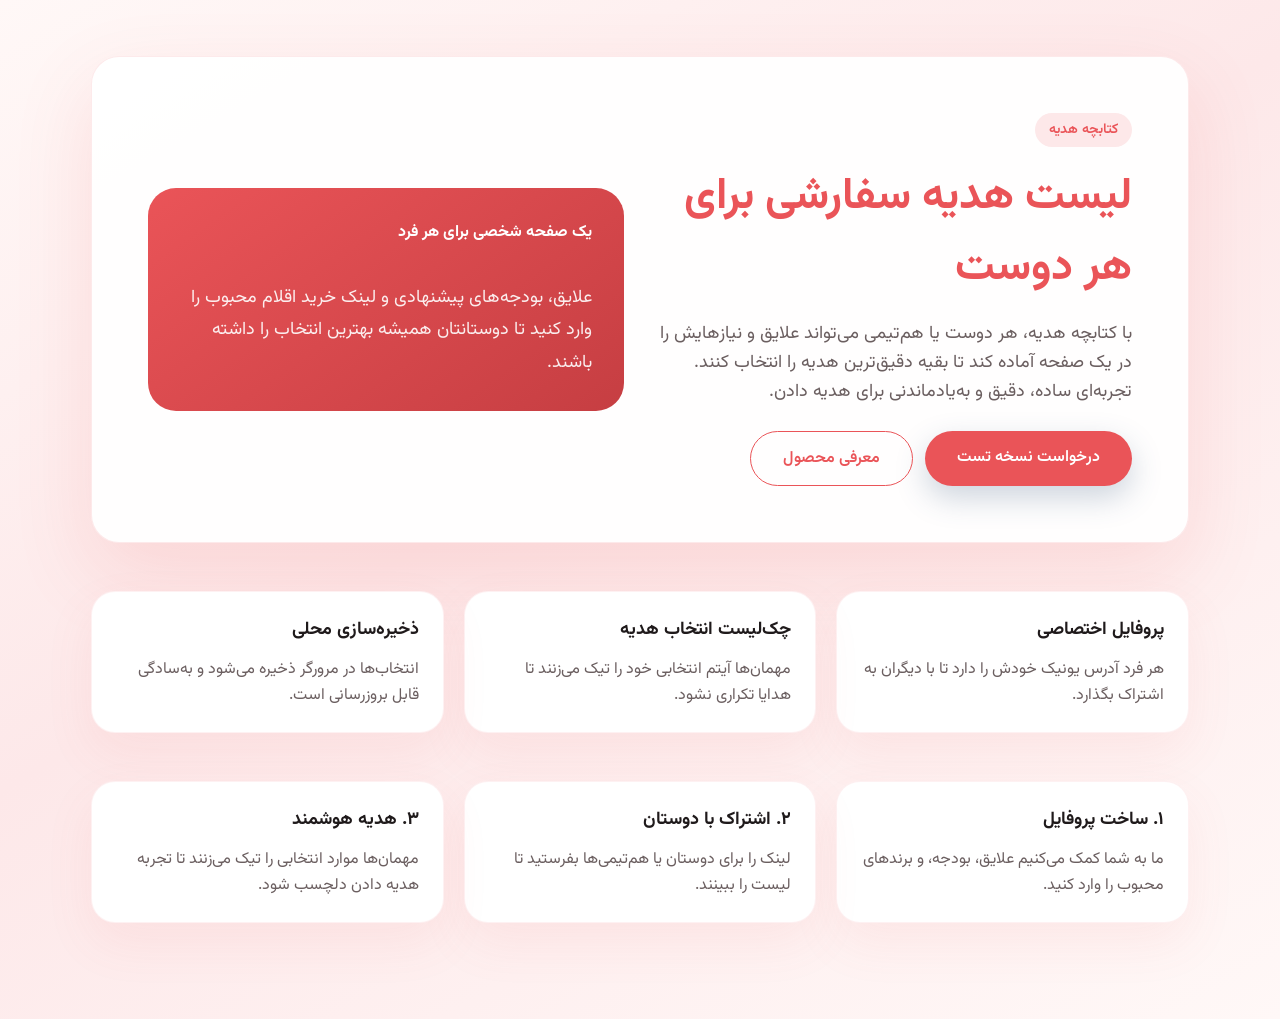
==== index.html @ 6cacb2a2 "First commit" ====
<!DOCTYPE html>
<html lang="fa" dir="rtl">
  <head>
    <meta charset="UTF-8" />
    <meta name="viewport" content="width=device-width, initial-scale=1.0" />
    <title id="pageTitle">کتابچه هدیه</title>
    <link
      rel="preconnect"
      href="https://fonts.googleapis.com"
      crossorigin="anonymous"
    />
    <link
      rel="preconnect"
      href="https://fonts.gstatic.com"
      crossorigin="anonymous"
    />
    <link
      href="https://fonts.googleapis.com/css2?family=Vazirmatn:wght@400;500;600&display=swap"
      rel="stylesheet"
    />
    <style>
      :root {
        color-scheme: light;
        --bg: #fff8f7;
        --card: #ffffff;
        --accent: #ea5458;
        --accent-light: #fde8e9;
        --text: #1f1a1b;
        --muted: #6b5f60;
        --border: #f0d7d8;
        font-family: "Vazirmatn", sans-serif;
      }

      * {
        box-sizing: border-box;
      }

      [hidden] {
        display: none !important;
      }

      body {
        margin: 0;
        min-height: 100vh;
        background: linear-gradient(150deg, #fff8f7 0%, #fde8e9 45%, #fff8f7 100%);
        color: var(--text);
        line-height: 1.6;
        font-size: 16px;
      }

      .page {
        max-width: 1200px;
        margin: 0 auto;
        padding: 32px clamp(20px, 4vw, 56px) 64px;
        display: flex;
        flex-direction: column;
        gap: 32px;
      }

      .home {
        max-width: 1200px;
        margin: 0 auto;
        padding: 56px clamp(20px, 4vw, 56px) 96px;
        display: flex;
        flex-direction: column;
        gap: 48px;
      }

      .hero {
        background: rgba(255, 255, 255, 0.92);
        border-radius: 28px;
        padding: clamp(32px, 6vw, 56px);
        box-shadow: 0 30px 80px rgba(234, 84, 88, 0.14);
        border: 1px solid rgba(234, 84, 88, 0.12);
        display: grid;
        grid-template-columns: repeat(auto-fit, minmax(280px, 1fr));
        gap: 32px;
        align-items: center;
      }

      .hero h1 {
        margin: 0 0 16px;
        font-size: clamp(32px, 6vw, 44px);
        color: var(--accent);
      }

      .tagline {
        display: inline-flex;
        align-items: center;
        gap: 8px;
        padding: 6px 14px;
        border-radius: 999px;
        background: var(--accent-light);
        color: var(--accent);
        font-weight: 600;
        font-size: 14px;
        margin-bottom: 16px;
      }

      .hero p {
        margin: 0 0 24px;
        color: var(--muted);
        font-size: 18px;
      }

      .hero-cta {
        display: flex;
        flex-wrap: wrap;
        gap: 12px;
      }

      .hero-cta a {
        border-radius: 999px;
        padding: 14px 32px;
        font-weight: 600;
        text-decoration: none;
        transition: transform 0.2s ease, box-shadow 0.2s ease;
      }

      .hero-cta a.primary {
        background: var(--accent);
        color: #fff;
        box-shadow: 0 12px 30px rgba(61, 90, 128, 0.25);
      }

      .hero-cta a.secondary {
        border: 1px solid var(--accent);
        color: var(--accent);
      }

      .hero-visual {
        background: linear-gradient(145deg, #ea5458, #c63e42);
        color: #fff;
        border-radius: 28px;
        padding: 32px;
        display: flex;
        flex-direction: column;
        gap: 18px;
      }

      .hero-visual span {
        opacity: 0.9;
        font-size: 15px;
      }

      .hero-visual p {
        margin: 0;
        color: rgba(255, 255, 255, 0.9);
        font-size: 18px;
        line-height: 1.8;
      }

      .features,
      .steps {
        display: grid;
        grid-template-columns: repeat(auto-fit, minmax(220px, 1fr));
        gap: 20px;
      }

      .feature-card,
      .step-card {
        background: var(--card);
        border-radius: 24px;
        padding: 24px;
        box-shadow: 0 20px 50px rgba(234, 84, 88, 0.08);
        border: 1px solid rgba(234, 84, 88, 0.08);
        display: flex;
        flex-direction: column;
        gap: 12px;
      }

      .feature-card strong,
      .step-card strong {
        font-size: 18px;
      }

      .feature-card p,
      .step-card p {
        margin: 0;
        color: var(--muted);
      }

      header {
        background: var(--card);
        padding: clamp(24px, 5vw, 40px);
        border-radius: 28px;
        display: grid;
        grid-template-columns: minmax(220px, 320px) 1fr;
        gap: 32px;
        align-items: center;
        box-shadow: 0 25px 65px rgba(234, 84, 88, 0.12);
        border: 1px solid rgba(234, 84, 88, 0.12);
      }

      header img {
        width: 100%;
        border-radius: 22px;
        object-fit: cover;
        aspect-ratio: 3 / 4;
        cursor: pointer;
        transition: transform 0.2s ease, box-shadow 0.2s ease;
      }

      header img:hover {
        transform: translateY(-2px);
        box-shadow: 0 20px 45px rgba(15, 23, 42, 0.18);
      }

      .profile h1 {
        margin: 0 0 12px;
        font-size: clamp(26px, 5vw, 36px);
        color: var(--accent);
      }

      .profile p {
        margin: 0 0 12px;
        color: var(--muted);
      }

      #profileBio {
        color: var(--text);
        font-weight: 900;
        display: none;
      }
      #profileDescription {
        font-size: small;
        color: rgba(0, 0, 0, .4);
      }

      .tags {
        display: flex;
        flex-wrap: wrap;
        gap: 8px;
        margin-top: 16px;
      }

      .tags span {
        padding: 6px 14px;
        border-radius: 999px;
        background: var(--accent-light);
        color: var(--accent);
        font-size: 14px;
      }

      .lists {
        display: flex;
        flex-direction: column;
        gap: 24px;
      }

      .list-card {
        background: var(--card);
        padding: clamp(20px, 4vw, 36px);
        border-radius: 28px;
        box-shadow: 0 18px 45px rgba(234, 84, 88, 0.12);
        border: 1px solid rgba(234, 84, 88, 0.08);
        display: flex;
        flex-direction: column;
        gap: 24px;
      }

      .ai-suggestions {
        background: #f7f3ff;
        border: 1px solid #e0d4ff;
        box-shadow: 0 18px 45px rgba(91, 79, 216, 0.12);
      }

      .ai-pill {
        display: flex;
        align-items: center;
        justify-content: center;
        gap: 8px;
        width: 100%;
        padding: 10px 18px;
        border-radius: 999px;
        background: linear-gradient(90deg, #5b4fd8, #7c3aed);
        color: #ffffff;
        font-size: 14px;
        font-weight: 800;
        box-shadow: 0 10px 24px rgba(91, 79, 216, 0.35);
        border: none;
      }

      .ai-grid {
        display: grid;
        grid-template-columns: repeat(auto-fit, minmax(240px, 1fr));
        gap: 16px;
      }

      .ai-card {
        background: #ffffff;
        border: 1px solid #e4e4ff;
        border-radius: 18px;
        padding: 16px 18px;
        display: grid;
        gap: 8px;
        box-shadow: 0 10px 28px rgba(15, 23, 42, 0.04);
      }

      .ai-card strong {
        font-weight: 700;
        color: #1f1a1b;
      }

      .ai-card small {
        color: #6366f1;
        font-size: 13px;
      }

      /* Override default red theme inside AI box */
      .ai-suggestions .item-price {
        color: #4c51bf;
      }

      .ai-suggestions .item-link a {
        border-color: #5b4fd8;
        color: #5b4fd8;
        background: #f7f3ff;
      }

      .ai-suggestions .item-link a:hover {
        background: #ebe7ff;
      }

      /* Stronger title spacing for AI section */
      .ai-suggestions .list-header {
        background: transparent;
        padding: 0 0 16px;
        margin: 0;
      }

      .ai-suggestions .list-title span {
        color: #4c51bf;
      }

      .list-header {
        display: flex;
        flex-wrap: wrap;
        justify-content: space-between;
        align-items: flex-start;
        gap: 12px;
      }

      .list-title {
        display: flex;
        flex-direction: column;
        gap: 6px;
      }

      .list-title h2 {
        margin: 0;
        font-size: 22px;
      }

      .list-title span {
        color: var(--muted);
        font-size: 14px;
      }

      .counter {
        border: 1px solid var(--border);
        border-radius: 16px;
        padding: 10px 16px;
        font-size: 14px;
        color: var(--accent);
      }

      .items-grid {
        display: grid;
        grid-template-columns: repeat(auto-fit, minmax(220px, 1fr));
        gap: 14px;
      }

      .item {
        border: 1px solid var(--border);
        border-radius: 22px;
        padding: 18px 20px;
        display: flex;
        gap: 12px;
        align-items: center;
        cursor: pointer;
        transition: border 0.2s ease, background 0.2s ease;
        background: #fbfbff;
      }

      .item:hover {
        border-color: var(--accent);
        box-shadow: 0 10px 28px rgba(234, 84, 88, 0.12);
      }

      .item input {
        width: 20px;
        height: 20px;
        accent-color: var(--accent);
      }

      .item-content {
        flex: 1;
        display: flex;
        flex-direction: column;
        gap: 6px;
      }

      .item-content strong {
        font-weight: 600;
      }

      .item-content span {
        color: var(--muted);
        font-size: 14px;
      }

      .item-price {
        color: var(--accent);
        font-weight: 600;
        font-size: 15px;
        margin-top: 4px;
      }

      .item-link {
        margin-top: 8px;
      }

      .group-purchase-section {
        margin-top: 12px;
        padding-top: 12px;
        border-top: 1px solid var(--border);
      }

      .progress-bar-container {
        background: #f0f0f0;
        border-radius: 8px;
        height: 8px;
        overflow: hidden;
        margin: 8px 0;
      }

      .progress-bar-fill {
        background: linear-gradient(90deg, var(--accent), #c63e42);
        height: 100%;
        transition: width 0.3s ease;
        border-radius: 8px;
      }

      .progress-info {
        display: flex;
        justify-content: space-between;
        align-items: center;
        font-size: 13px;
        color: var(--muted);
        margin-bottom: 8px;
      }

      .progress-amount {
        color: var(--accent);
        font-weight: 600;
      }

      .contribute-btn {
        background: var(--accent);
        color: #fff;
        border: none;
        border-radius: 8px;
        padding: 8px 16px;
        font-size: 13px;
        font-weight: 600;
        cursor: pointer;
        transition: all 0.2s ease;
        margin-top: 8px;
        width: 100%;
      }

      .contribute-btn:hover {
        background: #c63e42;
        transform: translateY(-1px);
      }

      .wallet-link {
        position: fixed;
        bottom: 24px;
        left: 24px;
        background: linear-gradient(135deg, var(--accent), #c63e42);
        color: #fff;
        padding: 14px 24px;
        border-radius: 999px;
        text-decoration: none;
        font-weight: 600;
        box-shadow: 0 8px 24px rgba(234, 84, 88, 0.3);
        z-index: 1000;
        display: flex;
        align-items: center;
        gap: 8px;
        transition: all 0.2s ease;
      }

      .wallet-link:hover {
        transform: translateY(-2px);
        box-shadow: 0 12px 32px rgba(234, 84, 88, 0.4);
      }

      .item-link a {
        display: inline-flex;
        align-items: center;
        gap: 6px;
        color: var(--accent);
        text-decoration: none;
        font-size: 13px;
        padding: 6px 12px;
        border: 1px solid var(--accent);
        border-radius: 8px;
        transition: all 0.2s ease;
      }

      .item-link a:hover {
        background: var(--accent-light);
      }

      .item.checked {
        border-color: var(--accent);
        background: var(--accent-light);
      }

      .item-static {
        cursor: default;
        pointer-events: none;
      }

      .profile-footer {
        text-align: center;
        color: var(--muted);
        font-size: 14px;
        margin-top: 12px;
      }

      .share {
        display: flex;
        flex-wrap: wrap;
        gap: 12px;
        align-items: center;
        justify-content: space-between;
        margin-top: 16px;
      }

      .share button {
        border: none;
        border-radius: 999px;
        padding: 12px 28px;
        background: var(--accent);
        color: #fff;
        font-weight: 600;
        cursor: pointer;
        transition: opacity 0.2s ease;
      }

      .share button:hover {
        opacity: 0.9;
      }

      .share span {
        color: var(--muted);
        font-size: 14px;
      }

      @media (max-width: 820px) {
        header {
          grid-template-columns: 1fr;
        }

        header img {
          max-height: 380px;
        }
      }
    </style>
  </head>
  <body>
    <main class="home" id="homePage" hidden>
      <section class="hero">
        <div>
          <span class="tagline">کتابچه هدیه</span>
          <h1>لیست هدیه سفارشی برای هر دوست</h1>
          <p>
            با کتابچه هدیه، هر دوست یا هم‌تیمی می‌تواند علایق و نیازهایش را در یک
            صفحه آماده کند تا بقیه دقیق‌ترین هدیه را انتخاب کنند. تجربه‌ای ساده،
            دقیق و به‌یادماندنی برای هدیه دادن.
          </p>
          <div class="hero-cta">
            <a class="primary" href="mailto:hello@esmailiyan.com">درخواست نسخه تست</a>
            <a class="secondary" href="#features">معرفی محصول</a>
          </div>
        </div>
        <div class="hero-visual">
          <strong>یک صفحه شخصی برای هر فرد</strong>
          <span> </span>
          <p>
            علایق، بودجه‌های پیشنهادی و لینک خرید اقلام محبوب را وارد کنید تا
            دوستانتان همیشه بهترین انتخاب را داشته باشند.
          </p>
        </div>
      </section>

      <section class="features" id="features">
        <article class="feature-card">
          <strong>پروفایل اختصاصی</strong>
          <p>هر فرد آدرس یونیک خودش را دارد تا با دیگران به اشتراک بگذارد.</p>
        </article>
        <article class="feature-card">
          <strong>چک‌لیست انتخاب هدیه</strong>
          <p>مهمان‌ها آیتم انتخابی خود را تیک می‌زنند تا هدایا تکراری نشود.</p>
        </article>
        <article class="feature-card">
          <strong>ذخیره‌سازی محلی</strong>
          <p>انتخاب‌ها در مرورگر ذخیره می‌شود و به‌سادگی قابل بروزرسانی است.</p>
        </article>
      </section>

      <section class="steps">
        <article class="step-card">
          <strong>۱. ساخت پروفایل</strong>
          <p>ما به شما کمک می‌کنیم علایق، بودجه، و برندهای محبوب را وارد کنید.</p>
        </article>
        <article class="step-card">
          <strong>۲. اشتراک با دوستان</strong>
          <p>لینک را برای دوستان یا هم‌تیمی‌ها بفرستید تا لیست را ببینند.</p>
        </article>
        <article class="step-card">
          <strong>۳. هدیه هوشمند</strong>
          <p>مهمان‌ها موارد انتخابی را تیک می‌زنند تا تجربه هدیه دادن دلچسب شود.</p>
        </article>
      </section>
    </main>

    <main class="page" id="profilePage" hidden>
      <header>
        <img
          id="profileImage"
          src=""
          alt="تصویر پروفایل"
        />
        <div class="profile">
          <h1 id="profileTitle">کتابچه هدیه</h1>
          <p id="profileBio"></p>
          <p id="profileDescription">
            در حال بارگذاری...
          </p>
          <div class="tags" id="profileTags">
          </div>
        </div>
      </header>

      <section class="lists" id="listsContainer">
        <!-- Lists will be dynamically generated -->
      </section>

      <section class="list-card ai-suggestions" id="aiSuggestions" hidden>
        <!-- AI suggestions will be injected here -->
      </section>

      <div class="share" id="profileShare" hidden>
        <button type="button" id="copyLink">کپی لینک پروفایل</button>
        <span id="shareStatus">آخرین بروزرسانی: —</span>
      </div>

      <footer class="profile-footer" id="profileFooter"></footer>

      <a href="./wallet.html" class="wallet-link" id="walletLink" hidden>
        <span>💰</span>
        <span>کیف پول</span>
      </a>

    </main>

    <!-- Contribute Modal -->
    <div id="contributeModal" style="display: none; position: fixed; top: 0; left: 0; right: 0; bottom: 0; background: rgba(0,0,0,0.5); z-index: 2000; align-items: center; justify-content: center;">
      <div style="background: var(--card); border-radius: 24px; padding: 32px; max-width: 400px; width: 90%; box-shadow: 0 20px 60px rgba(0,0,0,0.3);">
        <h2 style="margin: 0 0 16px; color: var(--accent);">مشارکت در خرید گروهی</h2>
        <p id="contributeItemTitle" style="margin: 0 0 8px; font-weight: 600;"></p>
        <p id="contributeItemInfo" style="margin: 0 0 24px; color: var(--muted); font-size: 14px;"></p>
        <label style="display: block; margin-bottom: 8px; font-weight: 600;">مبلغ مشارکت (تومان)</label>
        <input type="number" id="contributeAmount" style="width: 100%; padding: 12px; border: 1px solid var(--border); border-radius: 12px; font-size: 16px; margin-bottom: 16px;" min="1" />
        <div style="display: flex; gap: 12px;">
          <button onclick="closeContributeModal()" style="flex: 1; padding: 12px; border: 1px solid var(--border); border-radius: 12px; background: #fff; cursor: pointer; font-weight: 600;">انصراف</button>
          <button onclick="submitContribution()" style="flex: 1; padding: 12px; border: none; border-radius: 12px; background: var(--accent); color: #fff; cursor: pointer; font-weight: 600;">پرداخت</button>
        </div>
      </div>
    </div>

    <script src="./people-config.js"></script>
    <script>
      const UNIVERSAL_DESCRIPTION = 'این فهرست برای دوستان و خانواده است تا با توجه به سلیقه، نیاز و بودجه‌ی من، هدیه‌ای دقیق و کاربردی انتخاب کنند. همه‌ی آیتم‌ها قابل بروزرسانی هستند و با تیک زدن، هدیه‌ی انتخابی خود را مشخص کنید.';


      // Get person from URL parameter
      function getPersonFromURL() {
        const params = new URLSearchParams(window.location.search);
        const person = params.get('person'); // This could be username or personId
        return person;
      }

      // Get personId from username
      function getPersonIdFromUsername(username) {
        if (!username) return null;
        try {
          const usernames = JSON.parse(localStorage.getItem('gift-template-usernames') || '{}');
          return usernames[username.toLowerCase()] || null;
        } catch (e) {
          return null;
        }
      }

      // Get current person data
      function getCurrentPerson() {
        const personParam = getPersonFromURL();
        if (!personParam) return null;
        
        // First try to get from PEOPLE_DATA directly (for existing personIds)
        if (PEOPLE_DATA[personParam]) {
          return PEOPLE_DATA[personParam];
        }
        
        // If not found, try to get personId from username mapping
        const personId = getPersonIdFromUsername(personParam);
        if (personId && PEOPLE_DATA[personId]) {
          return PEOPLE_DATA[personId];
        }
        
        return null;
      }

      // Storage key for saving selections (person-specific)
      function getStorageKey() {
        const personParam = getPersonFromURL();
        if (!personParam) return 'giftWishlistSelections_default';
        
        // Try to get personId from username mapping
        const personId = getPersonIdFromUsername(personParam) || personParam;
        return `giftWishlistSelections_${personId}`;
      }

      // Function to get or create user ID
      function getUserId() {
        let userId = localStorage.getItem('userId');
        if (!userId) {
          userId = 'user_' + Date.now() + '_' + Math.random().toString(36).substr(2, 9);
          localStorage.setItem('userId', userId);
        }
        return userId;
      }

      // Render profile section
      function renderProfile(person) {
        document.getElementById('pageTitle').textContent = `کتابچه هدیه ${person.name}`;
        document.getElementById('profileImage').src = person.image || 'https://wallpapers.com/images/featured/cute-aesthetic-profile-pictures-pjfl391j3q0f7rlz.jpg';
        document.getElementById('profileImage').alt = `تصویر پروفایل ${person.name}`;
        document.getElementById('profileTitle').textContent = `کتابچه هدیه ${person.name}`;
        document.getElementById('profileDescription').textContent = UNIVERSAL_DESCRIPTION;
        const bioElement = document.getElementById('profileBio');
        if (person.bio || person.description) {
          bioElement.textContent = person.bio || person.description;
          bioElement.style.display = 'block';
        } else {
          bioElement.textContent = '';
          bioElement.style.display = 'none';
        }
        
        const tagsContainer = document.getElementById('profileTags');
        tagsContainer.innerHTML = '';
        (person.tags || []).forEach(tag => {
          const span = document.createElement('span');
          span.textContent = tag;
          tagsContainer.appendChild(span);
        });
        const footer = document.getElementById('profileFooter');
        if (footer) {
          footer.textContent = person.footer || 'محبت شما ارزشمندترین هدیه است. ممنون از توجه‌تان.';
        }
        const shareContainer = document.getElementById('profileShare');
        if (shareContainer) {
          shareContainer.removeAttribute('hidden');
        }
        const shareStatus = document.getElementById('shareStatus');
        if (shareStatus) {
          shareStatus.textContent = `آخرین بروزرسانی: ${person.lastUpdate || '—'}`;
        }
      }

      // Render lists
      function renderLists(person) {
        const container = document.getElementById('listsContainer');
        container.innerHTML = '';
        const personParam = getPersonFromURL();

        Object.keys(person.lists).forEach(listKey => {
          const list = person.lists[listKey];
          const listCard = document.createElement('article');
          listCard.className = 'list-card';
          listCard.setAttribute('data-list', listKey);
          const isSelectable = list.selectable !== false;

          const itemsCount = list.items.length;
          let itemsHTML = '';

          list.items.forEach(item => {
            const hasPrice = item.price !== undefined;
            const hasLink = item.link !== undefined;
            const itemTag = isSelectable ? 'label' : 'div';
            const itemClasses = isSelectable ? 'item' : 'item item-static';
            const dataAttr = isSelectable && item.value ? `data-product="${item.value}"` : '';
            const checkboxHTML = isSelectable
              ? `<input type="checkbox" value="${item.value || item.title}" />`
              : '';

            const hasPriority = item.priority && item.priority.trim() !== '';
            const priorityPill = hasPriority ? `<span style="display: inline-block; background: #fff1f1; color: var(--accent); padding: 4px 10px; border-radius: 999px; font-size: 12px; margin-left: 6px;">اولویت: ${item.priority}</span>` : '';

            // Get group purchase data
            const itemId = item.value || item.title;
            const purchaseData = getGroupPurchaseData(itemId, person);
            const hasContributions = purchaseData.totalContributed > 0;
            const priceNum = hasPrice ? parsePrice(item.price) : 0;
            const progressPercent = priceNum > 0 ? Math.min((purchaseData.totalContributed / priceNum) * 100, 100) : 0;
            const remainingAmount = Math.max(0, priceNum - purchaseData.totalContributed);

            let groupPurchaseHTML = '';
            if (hasPrice && priceNum > 0) {
              const itemTitleEscaped = item.title.replace(/'/g, "\\'");
              groupPurchaseHTML = `
                <div class="group-purchase-section">
                  ${hasContributions ? `
                    <div class="progress-info">
                      <span>جمع‌آوری شده: <span class="progress-amount">${formatPrice(purchaseData.totalContributed)} تومان</span></span>
                      <span>${Math.round(progressPercent)}%</span>
                    </div>
                    <div class="progress-bar-container">
                      <div class="progress-bar-fill" style="width: ${progressPercent}%"></div>
                    </div>
                  ` : ''}
                  <button class="contribute-btn" onclick="event.stopPropagation(); openContributeModal('${itemId}', '${itemTitleEscaped}', ${priceNum}, ${remainingAmount}, '${person.name || personParam || ''}')">
                    ${hasContributions ? 'مشارکت در خرید' : 'شروع خرید گروهی'}
                  </button>
                </div>
              `;
            }

            itemsHTML += `
              <${itemTag} class="${itemClasses}" ${dataAttr}>
                ${checkboxHTML}
                <div class="item-content">
                  <strong>${item.title}</strong>
                  <span>${item.description}</span>
                  ${priorityPill ? `<div style="margin-top: 6px;">${priorityPill}</div>` : ''}
                  ${hasPrice ? `<div class="item-price">قیمت: ${item.price} تومان</div>` : ''}
                  ${hasLink ? `<div class="item-link">
                    <a href="${item.link}" target="_blank" onclick="event.stopPropagation()">
                      ${item.linkText || 'مشاهده →'}
                    </a>
                  </div>` : ''}
                  ${groupPurchaseHTML}
                </div>
              </${itemTag}>
            `;
          });

          listCard.innerHTML = `
            <div class="list-header">
              <div class="list-title">
                <h2>${list.title}</h2>
                <span>${list.description}</span>
              </div>
              ${isSelectable ? `<div class="counter">
                <strong>0</strong> / ${itemsCount} انتخاب شده
              </div>` : ''}
            </div>
            <div class="items-grid">
              ${itemsHTML}
            </div>
          `;

          container.appendChild(listCard);
        });

        renderAISuggestions(person);
      }

      // Render AI-powered product suggestions
      function renderAISuggestions(person) {
        const aiSection = document.getElementById('aiSuggestions');
        if (!aiSection) return;

        const productsList = person?.lists?.products;
        if (!productsList || !productsList.items || !productsList.items.length) {
          aiSection.setAttribute('hidden', 'true');
          aiSection.innerHTML = '';
          return;
        }

        const stores = ['دیجی‌کالا', 'آمازون', 'کافه‌بازار', 'ایران‌مال', 'ترب'];
        const aiItems = productsList.items.slice(0, 4).map((item, idx) => ({
          title: item.title,
          description: item.description || 'گزینه مشابه بر اساس سلیقه شما',
          price: item.price || 'متغیر',
          vendor: stores[idx % stores.length],
          link: item.link || '#'
        }));

        const itemsHTML = aiItems.map((ai) => `
          <div class="ai-card">
            <strong>${ai.title}</strong>
            <small>${ai.description}</small>
            <div class="item-price">قیمت تخمینی: ${ai.price}</div>
            <div class="item-link">
              <a href="${ai.link}" target="_blank" onclick="event.stopPropagation()">
                مشاهده در ${ai.vendor}
              </a>
            </div>
          </div>
        `).join('');

        aiSection.innerHTML = `
          <div class="list-header">
            <div class="list-title">
              <div class="ai-pill">پیشنهادهای هوشمند AI</div>
              <span>کالاهای مشابه بر اساس علایق شما از فروشگاه‌های مختلف</span>
            </div>
          </div>
          <div class="ai-grid">
            ${itemsHTML}
          </div>
        `;
        aiSection.removeAttribute('hidden');
      }

      function prepareWishlistDraft(person) {
        if (!person || !person.lists || !person.lists.products) return null;
        const profileDraft = {
          fullName: `${person.name || ''} ${person.fullName || ''}`.trim(),
          constraints: person.bio || person.description || ''
        };

        const itemsDraft = (person.lists.products.items || []).map((item, idx) => ({
          id: `seed-${idx}-${Date.now()}`,
          title: item.title || '',
          category: item.category || '',
          link: item.link || '',
          budget: item.price || '',
          priority: item.priority || 'مهم',
          options: item.options || '',
          notes: item.description || ''
        }));

        return { profile: profileDraft, items: itemsDraft };
      }

      // Function to load saved selections
      function loadSelections() {
        try {
          const userId = getUserId();
          const saved = localStorage.getItem(getStorageKey());
          if (saved) {
            const selections = JSON.parse(saved);
            const userSelections = selections[userId] || {};
            
            document.querySelectorAll('input[type="checkbox"]').forEach((checkbox) => {
              const value = checkbox.value;
              if (userSelections[value]) {
                checkbox.checked = true;
                const item = checkbox.closest('.item');
                if (item) {
                  item.classList.add('checked');
                }
              }
            });
          }
        } catch (error) {
          console.error('Error loading selections:', error);
        }
      }

      // Function to save selections
      function saveSelections() {
        try {
          const userId = getUserId();
          const saved = localStorage.getItem(getStorageKey());
          let selections = saved ? JSON.parse(saved) : {};
          
          const checkedItems = {};
          document.querySelectorAll('input[type="checkbox"]:checked').forEach((checkbox) => {
            checkedItems[checkbox.value] = true;
          });
          
          selections[userId] = checkedItems;
          selections[userId + '_timestamp'] = new Date().toISOString();
          
          localStorage.setItem(getStorageKey(), JSON.stringify(selections));
        } catch (error) {
          console.error('Error saving selections:', error);
        }
      }

      // Initialize page
      function initPage() {
        const person = getCurrentPerson();
        const profilePage = document.getElementById('profilePage');
        const homePage = document.getElementById('homePage');
        const shareContainer = document.getElementById('profileShare');

        if (!person) {
          if (profilePage) profilePage.setAttribute('hidden', 'true');
          if (homePage) homePage.removeAttribute('hidden');
          if (shareContainer) shareContainer.setAttribute('hidden', 'true');
          return;
        }

        if (homePage) homePage.setAttribute('hidden', 'true');
        if (profilePage) profilePage.removeAttribute('hidden');

        renderProfile(person);
        renderLists(person);
        setupProfileEditing(person);

      // Initialize counters and event listeners
        setTimeout(() => {
      const counters = document.querySelectorAll(".list-card");
      counters.forEach((listCard) => {
        const checkboxes = listCard.querySelectorAll("input[type='checkbox']");
        const counter = listCard.querySelector(".counter strong");
        if (!counter) return; // Skip if no counter (non-selectable lists)
        
        const updateCounter = () => {
          const checked = Array.from(checkboxes).filter((box) => box.checked);
          counter.textContent = checked.length;
        };
        
        checkboxes.forEach((box) => {
          box.addEventListener("change", () => {
            const item = box.closest('.item');
            if (box.checked) {
              item.classList.add('checked');
            } else {
              item.classList.remove('checked');
            }
            updateCounter();
                saveSelections();
          });
        });
        
        updateCounter();
      });

      // Load saved selections
      loadSelections();
      
      // Update counters after loading
      counters.forEach((listCard) => {
        const checkboxes = listCard.querySelectorAll("input[type='checkbox']");
        const counter = listCard.querySelector(".counter strong");
        if (!counter) return; // Skip if no counter (non-selectable lists)
        const checked = Array.from(checkboxes).filter((box) => box.checked);
        counter.textContent = checked.length;
      });
        }, 0);
      }

      // Share button functionality
      const shareButton = document.getElementById('copyLink');
      const shareStatus = document.getElementById('shareStatus');
      if (shareButton) {
        shareButton.addEventListener('click', async () => {
          try {
            const personParam = getPersonFromURL();
            const person = getCurrentPerson();
            if (!personParam || !person) {
              if (shareStatus) {
                shareStatus.textContent = 'برای کپی لینک، ابتدا پروفایل اختصاصی را باز کنید.';
              }
              return;
            }
            // Use the username from URL (personParam) for the share link
            const url = `https://esmailiyan.github.io/index.html?person=${personParam}`;
            await navigator.clipboard.writeText(url);
            if (shareStatus) {
              shareStatus.textContent = 'لینک پروفایل کپی شد!';
            }
          } catch (error) {
            if (shareStatus) {
              shareStatus.textContent = 'مرورگر اجازه‌ی کپی خودکار نداد؛ لطفاً دستی کپی کنید.';
            }
          }
        });
      }

      // Redirect owner to editable form with preloaded data
      function setupProfileEditing(person) {
        const avatar = document.getElementById('profileImage');
        if (!avatar || !person) return;
        avatar.title = 'برای ویرایش فهرست خود کلیک کنید';

        avatar.addEventListener('click', () => {
          const draft = prepareWishlistDraft(person);
          if (draft) {
            sessionStorage.setItem('wishlistImport', JSON.stringify(draft));
          }
          const personParam = getPersonFromURL();
          // Get actual personId from username mapping or use personParam if it's already a personId
          const personId = getPersonIdFromUsername(personParam) || personParam;
          const target = `./profile.html${personId ? `?person=${personId}` : ''}`;
          window.location.href = target;
        });
      }

      // Group Purchase Functions
      function getStorageKeyForPurchases() {
        const personParam = getPersonFromURL();
        if (!personParam) return 'groupPurchases_default';
        const personId = getPersonIdFromUsername(personParam) || personParam;
        return `groupPurchases_${personId}`;
      }

      function getGroupPurchaseData(itemId, person) {
        try {
          const storageKey = getStorageKeyForPurchases();
          const data = JSON.parse(localStorage.getItem(storageKey) || '{}');
          const itemData = data[itemId] || { contributions: [] };
          const totalContributed = itemData.contributions.reduce((sum, c) => sum + (c.amount || 0), 0);
          return {
            contributions: itemData.contributions || [],
            totalContributed: totalContributed
          };
        } catch (e) {
          return { contributions: [], totalContributed: 0 };
        }
      }

      function parsePrice(priceStr) {
        if (!priceStr) return 0;
        let str = String(priceStr);
        // تبدیل اعداد فارسی و عربی به اعداد انگلیسی
        const persianDigits = ['۰','۱','۲','۳','۴','۵','۶','۷','۸','۹'];
        const arabicDigits = ['٠','١','٢','٣','٤','٥','٦','٧','٨','٩'];
        persianDigits.forEach((d, i) => {
          const regex = new RegExp(d, 'g');
          str = str.replace(regex, String(i));
        });
        arabicDigits.forEach((d, i) => {
          const regex = new RegExp(d, 'g');
          str = str.replace(regex, String(i));
        });
        const cleaned = str.replace(/[^\d]/g, '');
        return parseInt(cleaned, 10) || 0;
      }

      function formatPrice(amount) {
        return amount.toLocaleString('fa-IR');
      }

      let currentContributeData = null;

      function openContributeModal(itemId, itemTitle, totalPrice, remainingAmount, personName) {
        currentContributeData = { itemId, itemTitle, totalPrice, remainingAmount, personName };
        const modal = document.getElementById('contributeModal');
        const titleEl = document.getElementById('contributeItemTitle');
        const infoEl = document.getElementById('contributeItemInfo');
        const amountEl = document.getElementById('contributeAmount');

        titleEl.textContent = itemTitle;
        infoEl.textContent = `قیمت کل: ${formatPrice(totalPrice)} تومان | باقیمانده: ${formatPrice(remainingAmount)} تومان`;
        amountEl.value = '';
        amountEl.max = remainingAmount;
        modal.style.display = 'flex';
        amountEl.focus();
      }

      function closeContributeModal() {
        const modal = document.getElementById('contributeModal');
        modal.style.display = 'none';
        currentContributeData = null;
      }

      function submitContribution() {
        if (!currentContributeData) return;

        const amountEl = document.getElementById('contributeAmount');
        const amount = parseInt(amountEl.value);

        if (!amount || amount <= 0) {
          alert('لطفاً مبلغ معتبری وارد کنید');
          return;
        }

        if (amount > currentContributeData.remainingAmount) {
          alert(`مبلغ نمی‌تواند بیشتر از ${formatPrice(currentContributeData.remainingAmount)} تومان باشد`);
          return;
        }

        try {
          const storageKey = getStorageKeyForPurchases();
          const data = JSON.parse(localStorage.getItem(storageKey) || '{}');
          if (!data[currentContributeData.itemId]) {
            data[currentContributeData.itemId] = { contributions: [] };
          }

          const userId = getUserId();
          data[currentContributeData.itemId].contributions.push({
            userId: userId,
            amount: amount,
            timestamp: new Date().toISOString(),
            contributorName: 'شما'
          });

          localStorage.setItem(storageKey, JSON.stringify(data));
          alert(`مبلغ ${formatPrice(amount)} تومان با موفقیت پرداخت شد!`);
          closeContributeModal();
          
          // Reload the page to show updated progress
          const person = getCurrentPerson();
          if (person) {
            renderLists(person);
          }
        } catch (e) {
          alert('خطا در ذخیره اطلاعات. لطفاً دوباره تلاش کنید.');
          console.error(e);
        }
      }

      // Close modal on outside click
      document.addEventListener('click', (e) => {
        const modal = document.getElementById('contributeModal');
        if (e.target === modal) {
          closeContributeModal();
        }
      });

      // Show wallet link
      function showWalletLink() {
        const walletLink = document.getElementById('walletLink');
        if (walletLink) {
          const personParam = getPersonFromURL();
          if (personParam) {
            walletLink.href = `./wallet.html?person=${personParam}`;
          }
          walletLink.removeAttribute('hidden');
        }
      }

      // Initialize on page load
      initPage();
      showWalletLink();
    </script>
  </body>
</html>
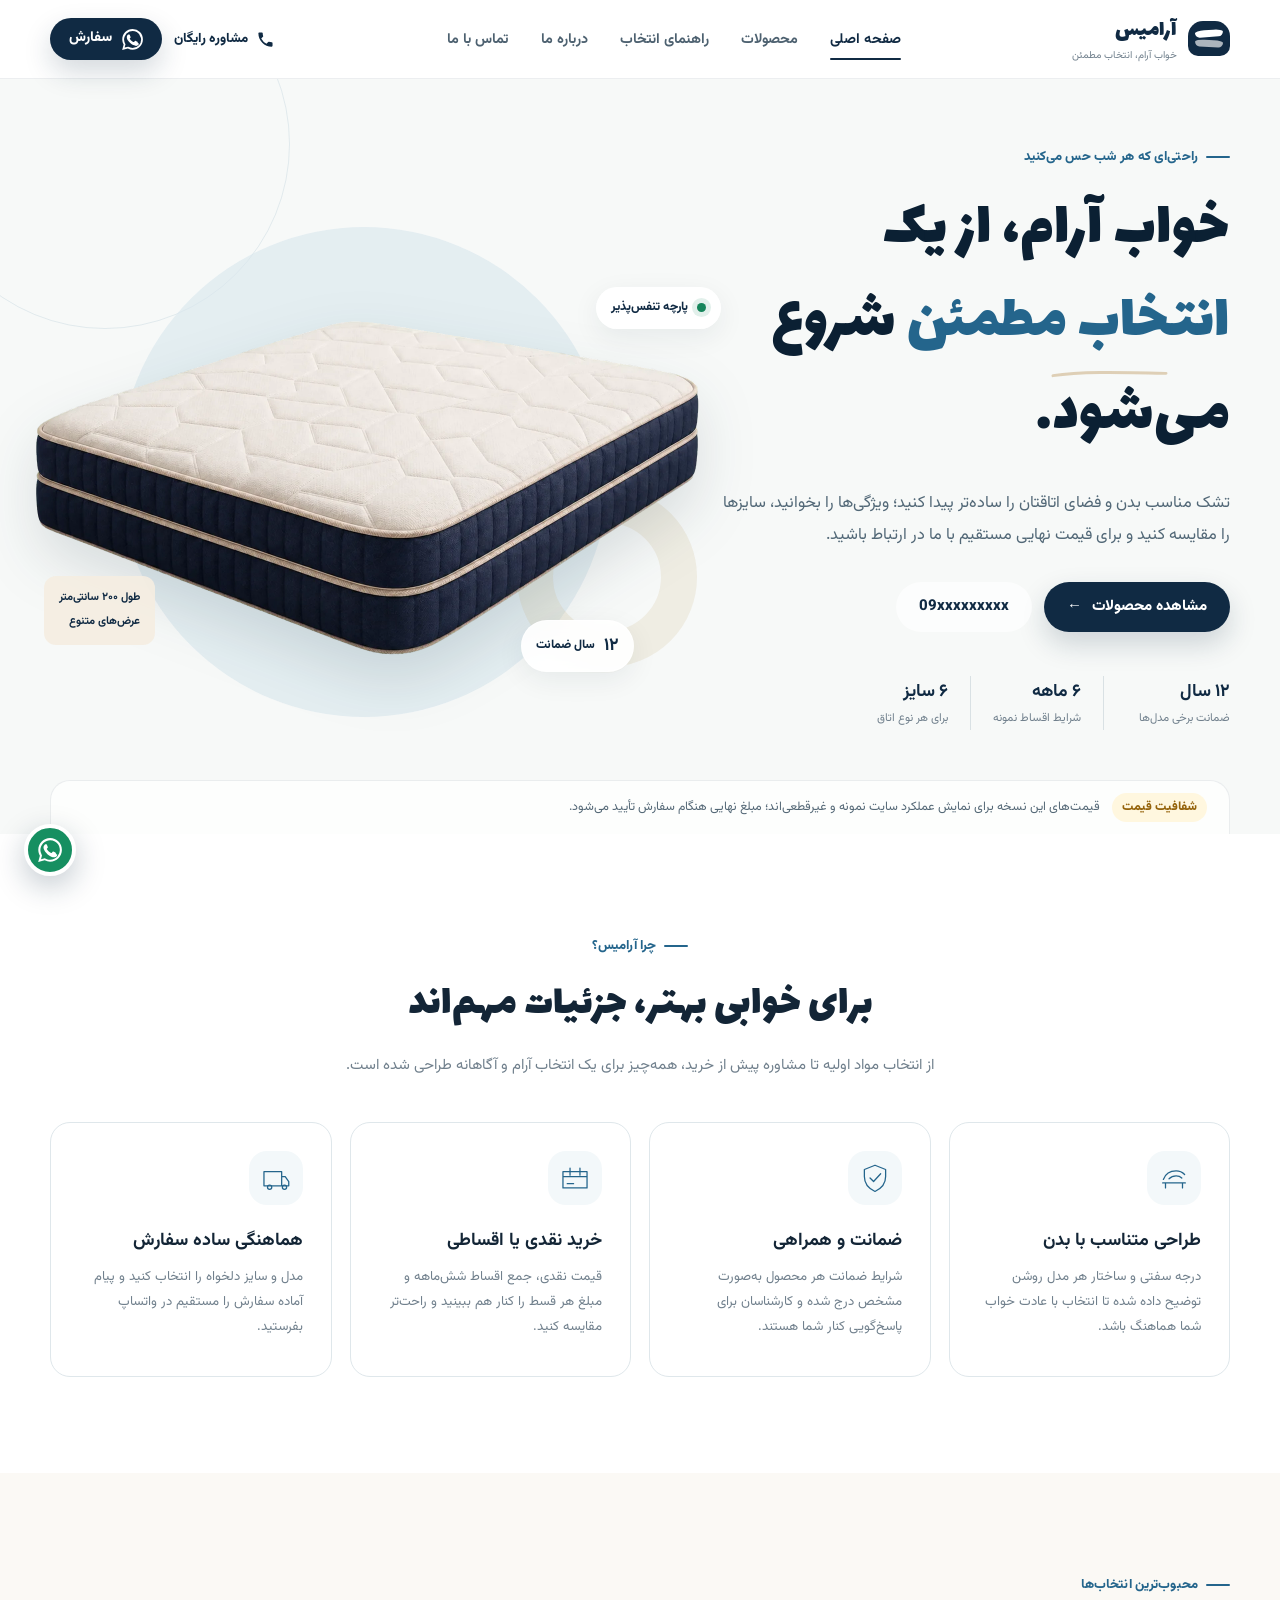
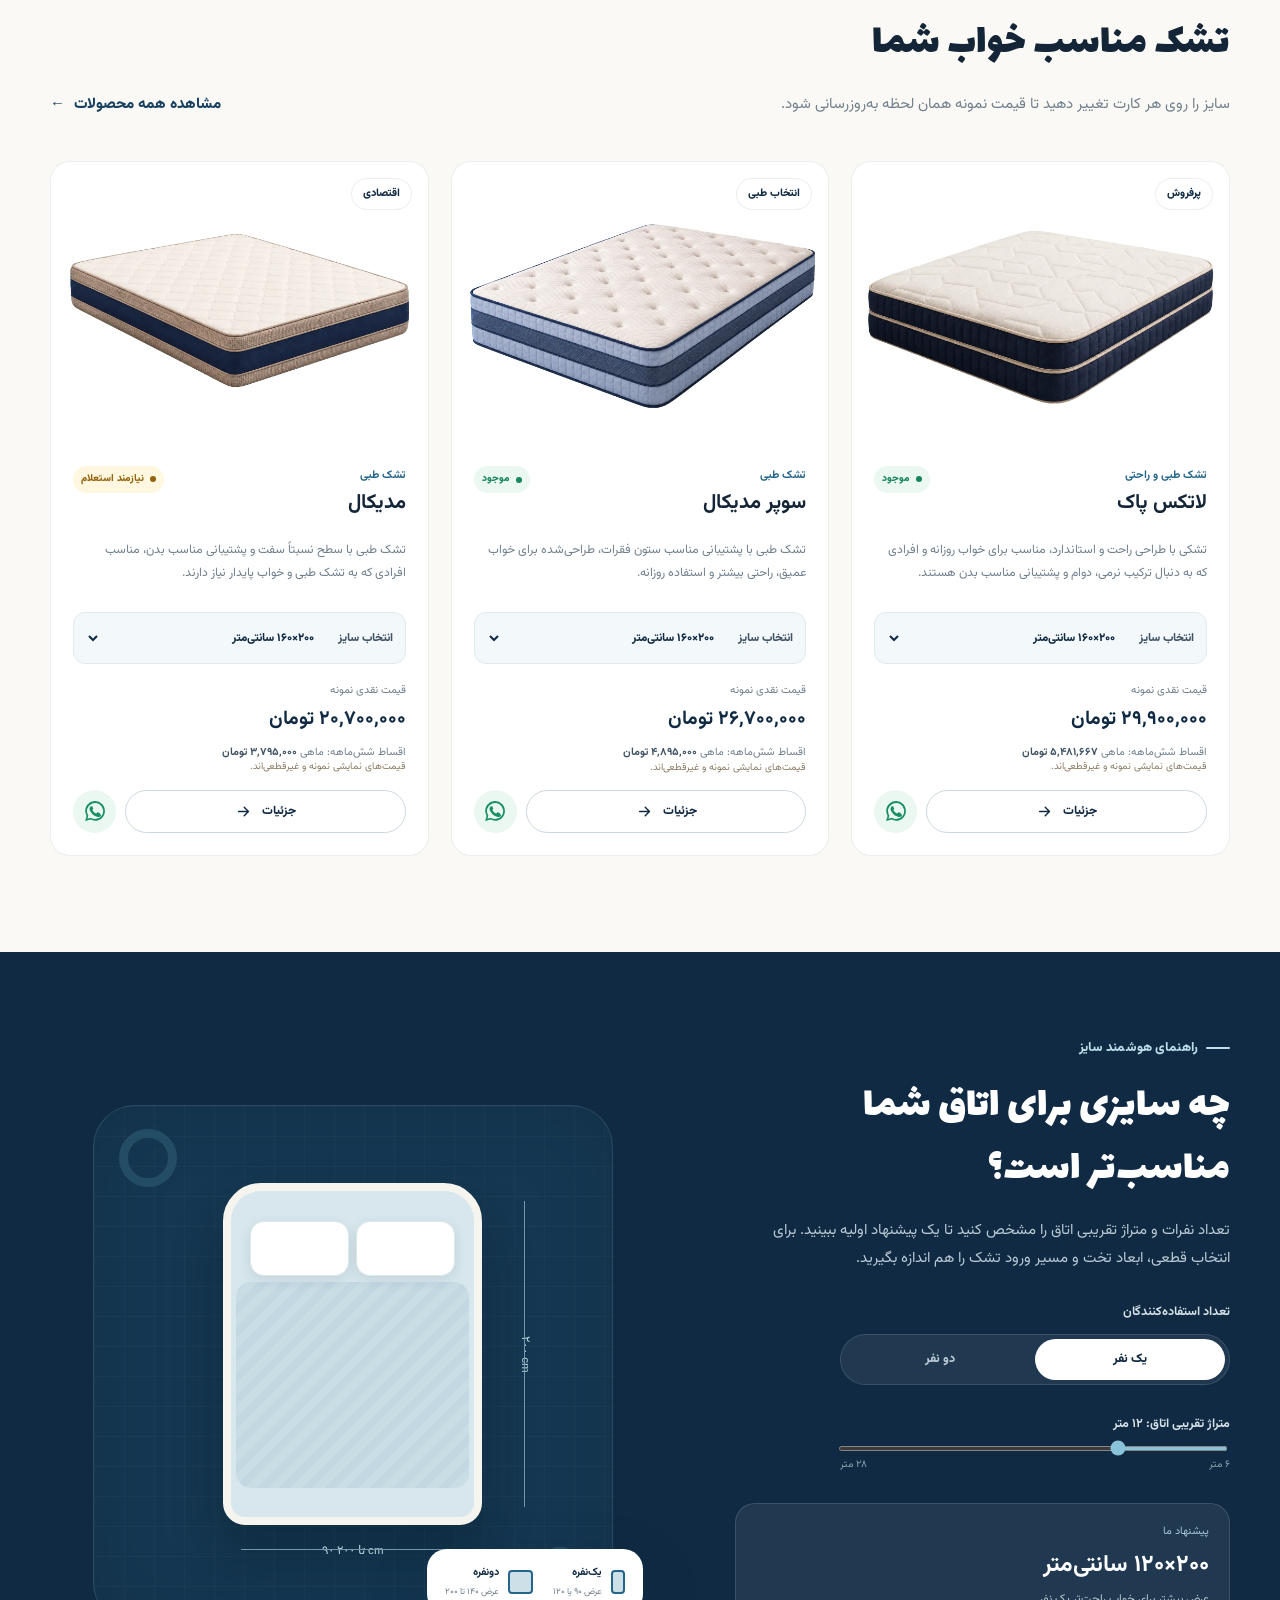
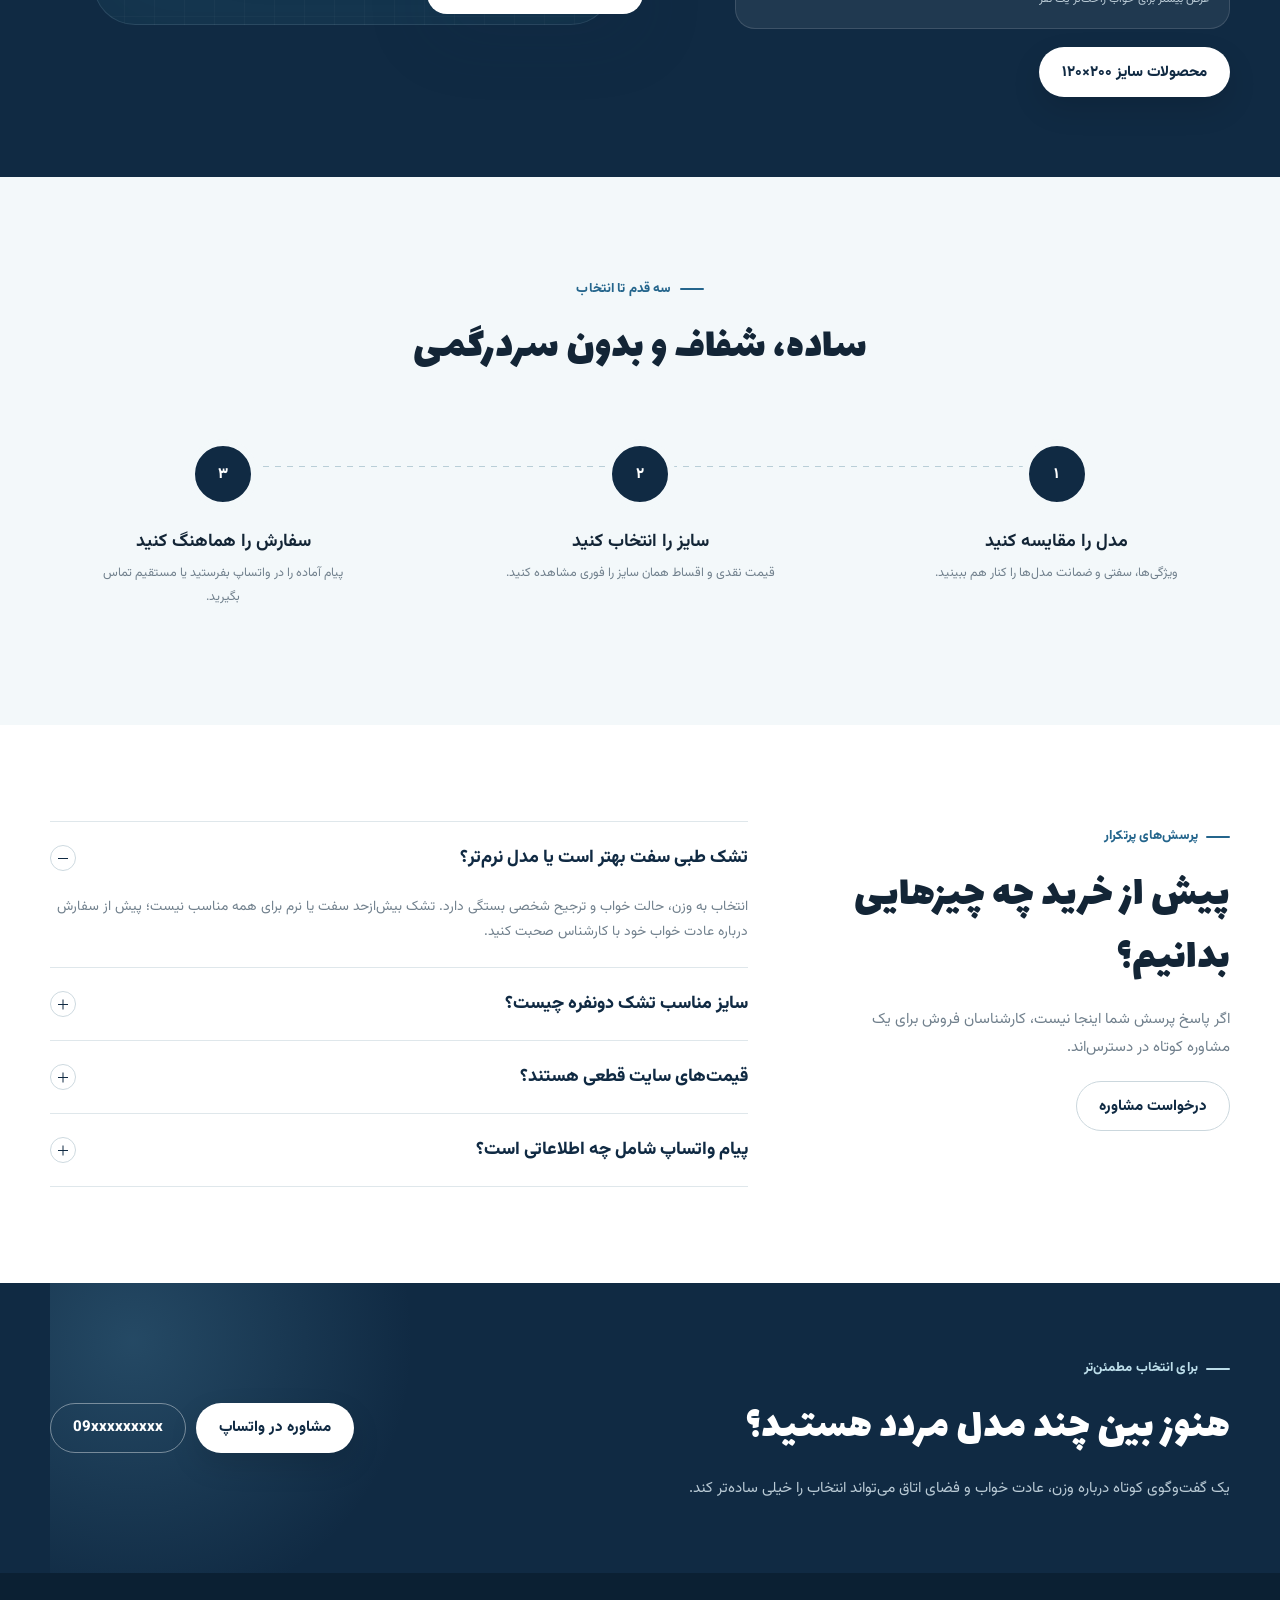
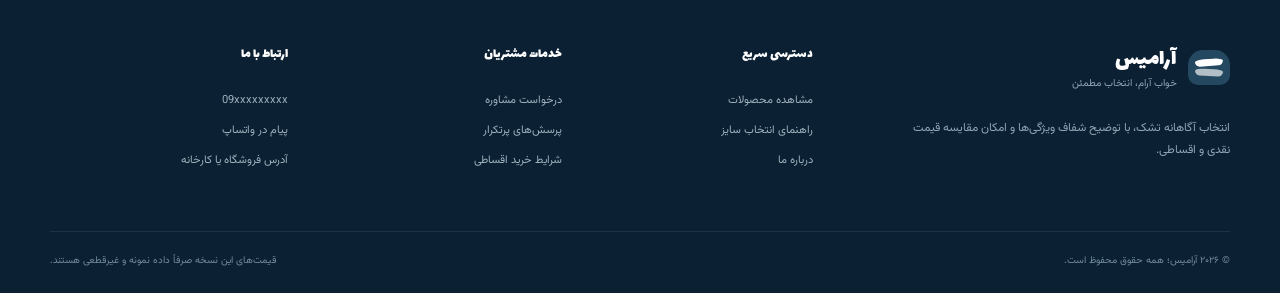
==== commit 5c5f1a16: "Fisrt Sample" ====
--- a/index.html
+++ b/index.html
@@ -1,1249 +1,221 @@
-<!DOCTYPE html>
+<!doctype html>
 <html lang="fa" dir="rtl">
   <head>
-    <meta charset="UTF-8" />
-    <meta name="viewport" content="width=device-width, initial-scale=1.0" />
-    <title id="pageTitle">کتابچه هدیه</title>
-    <link
-      rel="preconnect"
-      href="https://fonts.googleapis.com"
-      crossorigin="anonymous"
-    />
-    <link
-      rel="preconnect"
-      href="https://fonts.gstatic.com"
-      crossorigin="anonymous"
-    />
-    <link
-      href="https://fonts.googleapis.com/css2?family=Vazirmatn:wght@400;500;600&display=swap"
-      rel="stylesheet"
-    />
-    <style>
-      :root {
-        color-scheme: light;
-        --bg: #fff8f7;
-        --card: #ffffff;
-        --accent: #ea5458;
-        --accent-light: #fde8e9;
-        --text: #1f1a1b;
-        --muted: #6b5f60;
-        --border: #f0d7d8;
-        font-family: "Vazirmatn", sans-serif;
-      }
-
-      * {
-        box-sizing: border-box;
-      }
-
-      [hidden] {
-        display: none !important;
-      }
-
-      body {
-        margin: 0;
-        min-height: 100vh;
-        background: linear-gradient(150deg, #fff8f7 0%, #fde8e9 45%, #fff8f7 100%);
-        color: var(--text);
-        line-height: 1.6;
-        font-size: 16px;
-      }
-
-      .page {
-        max-width: 1200px;
-        margin: 0 auto;
-        padding: 32px clamp(20px, 4vw, 56px) 64px;
-        display: flex;
-        flex-direction: column;
-        gap: 32px;
-      }
-
-      .home {
-        max-width: 1200px;
-        margin: 0 auto;
-        padding: 56px clamp(20px, 4vw, 56px) 96px;
-        display: flex;
-        flex-direction: column;
-        gap: 48px;
-      }
-
-      .hero {
-        background: rgba(255, 255, 255, 0.92);
-        border-radius: 28px;
-        padding: clamp(32px, 6vw, 56px);
-        box-shadow: 0 30px 80px rgba(234, 84, 88, 0.14);
-        border: 1px solid rgba(234, 84, 88, 0.12);
-        display: grid;
-        grid-template-columns: repeat(auto-fit, minmax(280px, 1fr));
-        gap: 32px;
-        align-items: center;
-      }
-
-      .hero h1 {
-        margin: 0 0 16px;
-        font-size: clamp(32px, 6vw, 44px);
-        color: var(--accent);
-      }
-
-      .tagline {
-        display: inline-flex;
-        align-items: center;
-        gap: 8px;
-        padding: 6px 14px;
-        border-radius: 999px;
-        background: var(--accent-light);
-        color: var(--accent);
-        font-weight: 600;
-        font-size: 14px;
-        margin-bottom: 16px;
-      }
-
-      .hero p {
-        margin: 0 0 24px;
-        color: var(--muted);
-        font-size: 18px;
-      }
-
-      .hero-cta {
-        display: flex;
-        flex-wrap: wrap;
-        gap: 12px;
-      }
-
-      .hero-cta a {
-        border-radius: 999px;
-        padding: 14px 32px;
-        font-weight: 600;
-        text-decoration: none;
-        transition: transform 0.2s ease, box-shadow 0.2s ease;
-      }
-
-      .hero-cta a.primary {
-        background: var(--accent);
-        color: #fff;
-        box-shadow: 0 12px 30px rgba(61, 90, 128, 0.25);
-      }
-
-      .hero-cta a.secondary {
-        border: 1px solid var(--accent);
-        color: var(--accent);
-      }
-
-      .hero-visual {
-        background: linear-gradient(145deg, #ea5458, #c63e42);
-        color: #fff;
-        border-radius: 28px;
-        padding: 32px;
-        display: flex;
-        flex-direction: column;
-        gap: 18px;
-      }
-
-      .hero-visual span {
-        opacity: 0.9;
-        font-size: 15px;
-      }
-
-      .hero-visual p {
-        margin: 0;
-        color: rgba(255, 255, 255, 0.9);
-        font-size: 18px;
-        line-height: 1.8;
-      }
-
-      .features,
-      .steps {
-        display: grid;
-        grid-template-columns: repeat(auto-fit, minmax(220px, 1fr));
-        gap: 20px;
-      }
-
-      .feature-card,
-      .step-card {
-        background: var(--card);
-        border-radius: 24px;
-        padding: 24px;
-        box-shadow: 0 20px 50px rgba(234, 84, 88, 0.08);
-        border: 1px solid rgba(234, 84, 88, 0.08);
-        display: flex;
-        flex-direction: column;
-        gap: 12px;
-      }
-
-      .feature-card strong,
-      .step-card strong {
-        font-size: 18px;
-      }
-
-      .feature-card p,
-      .step-card p {
-        margin: 0;
-        color: var(--muted);
-      }
-
-      header {
-        background: var(--card);
-        padding: clamp(24px, 5vw, 40px);
-        border-radius: 28px;
-        display: grid;
-        grid-template-columns: minmax(220px, 320px) 1fr;
-        gap: 32px;
-        align-items: center;
-        box-shadow: 0 25px 65px rgba(234, 84, 88, 0.12);
-        border: 1px solid rgba(234, 84, 88, 0.12);
-      }
-
-      header img {
-        width: 100%;
-        border-radius: 22px;
-        object-fit: cover;
-        aspect-ratio: 3 / 4;
-        cursor: pointer;
-        transition: transform 0.2s ease, box-shadow 0.2s ease;
-      }
-
-      header img:hover {
-        transform: translateY(-2px);
-        box-shadow: 0 20px 45px rgba(15, 23, 42, 0.18);
-      }
-
-      .profile h1 {
-        margin: 0 0 12px;
-        font-size: clamp(26px, 5vw, 36px);
-        color: var(--accent);
-      }
-
-      .profile p {
-        margin: 0 0 12px;
-        color: var(--muted);
-      }
-
-      #profileBio {
-        color: var(--text);
-        font-weight: 900;
-        display: none;
-      }
-      #profileDescription {
-        font-size: small;
-        color: rgba(0, 0, 0, .4);
-      }
-
-      .tags {
-        display: flex;
-        flex-wrap: wrap;
-        gap: 8px;
-        margin-top: 16px;
-      }
-
-      .tags span {
-        padding: 6px 14px;
-        border-radius: 999px;
-        background: var(--accent-light);
-        color: var(--accent);
-        font-size: 14px;
-      }
-
-      .lists {
-        display: flex;
-        flex-direction: column;
-        gap: 24px;
-      }
-
-      .list-card {
-        background: var(--card);
-        padding: clamp(20px, 4vw, 36px);
-        border-radius: 28px;
-        box-shadow: 0 18px 45px rgba(234, 84, 88, 0.12);
-        border: 1px solid rgba(234, 84, 88, 0.08);
-        display: flex;
-        flex-direction: column;
-        gap: 24px;
-      }
-
-      .ai-suggestions {
-        background: #f7f3ff;
-        border: 1px solid #e0d4ff;
-        box-shadow: 0 18px 45px rgba(91, 79, 216, 0.12);
-      }
-
-      .ai-pill {
-        display: flex;
-        align-items: center;
-        justify-content: center;
-        gap: 8px;
-        width: 100%;
-        padding: 10px 18px;
-        border-radius: 999px;
-        background: linear-gradient(90deg, #5b4fd8, #7c3aed);
-        color: #ffffff;
-        font-size: 14px;
-        font-weight: 800;
-        box-shadow: 0 10px 24px rgba(91, 79, 216, 0.35);
-        border: none;
-      }
-
-      .ai-grid {
-        display: grid;
-        grid-template-columns: repeat(auto-fit, minmax(240px, 1fr));
-        gap: 16px;
-      }
-
-      .ai-card {
-        background: #ffffff;
-        border: 1px solid #e4e4ff;
-        border-radius: 18px;
-        padding: 16px 18px;
-        display: grid;
-        gap: 8px;
-        box-shadow: 0 10px 28px rgba(15, 23, 42, 0.04);
-      }
-
-      .ai-card strong {
-        font-weight: 700;
-        color: #1f1a1b;
-      }
-
-      .ai-card small {
-        color: #6366f1;
-        font-size: 13px;
-      }
-
-      /* Override default red theme inside AI box */
-      .ai-suggestions .item-price {
-        color: #4c51bf;
-      }
-
-      .ai-suggestions .item-link a {
-        border-color: #5b4fd8;
-        color: #5b4fd8;
-        background: #f7f3ff;
-      }
-
-      .ai-suggestions .item-link a:hover {
-        background: #ebe7ff;
-      }
-
-      /* Stronger title spacing for AI section */
-      .ai-suggestions .list-header {
-        background: transparent;
-        padding: 0 0 16px;
-        margin: 0;
-      }
-
-      .ai-suggestions .list-title span {
-        color: #4c51bf;
-      }
-
-      .list-header {
-        display: flex;
-        flex-wrap: wrap;
-        justify-content: space-between;
-        align-items: flex-start;
-        gap: 12px;
-      }
-
-      .list-title {
-        display: flex;
-        flex-direction: column;
-        gap: 6px;
-      }
-
-      .list-title h2 {
-        margin: 0;
-        font-size: 22px;
-      }
-
-      .list-title span {
-        color: var(--muted);
-        font-size: 14px;
-      }
-
-      .counter {
-        border: 1px solid var(--border);
-        border-radius: 16px;
-        padding: 10px 16px;
-        font-size: 14px;
-        color: var(--accent);
-      }
-
-      .items-grid {
-        display: grid;
-        grid-template-columns: repeat(auto-fit, minmax(220px, 1fr));
-        gap: 14px;
-      }
-
-      .item {
-        border: 1px solid var(--border);
-        border-radius: 22px;
-        padding: 18px 20px;
-        display: flex;
-        gap: 12px;
-        align-items: center;
-        cursor: pointer;
-        transition: border 0.2s ease, background 0.2s ease;
-        background: #fbfbff;
-      }
-
-      .item:hover {
-        border-color: var(--accent);
-        box-shadow: 0 10px 28px rgba(234, 84, 88, 0.12);
-      }
-
-      .item input {
-        width: 20px;
-        height: 20px;
-        accent-color: var(--accent);
-      }
-
-      .item-content {
-        flex: 1;
-        display: flex;
-        flex-direction: column;
-        gap: 6px;
-      }
-
-      .item-content strong {
-        font-weight: 600;
-      }
-
-      .item-content span {
-        color: var(--muted);
-        font-size: 14px;
-      }
-
-      .item-price {
-        color: var(--accent);
-        font-weight: 600;
-        font-size: 15px;
-        margin-top: 4px;
-      }
-
-      .item-link {
-        margin-top: 8px;
-      }
-
-      .group-purchase-section {
-        margin-top: 12px;
-        padding-top: 12px;
-        border-top: 1px solid var(--border);
-      }
-
-      .progress-bar-container {
-        background: #f0f0f0;
-        border-radius: 8px;
-        height: 8px;
-        overflow: hidden;
-        margin: 8px 0;
-      }
-
-      .progress-bar-fill {
-        background: linear-gradient(90deg, var(--accent), #c63e42);
-        height: 100%;
-        transition: width 0.3s ease;
-        border-radius: 8px;
-      }
-
-      .progress-info {
-        display: flex;
-        justify-content: space-between;
-        align-items: center;
-        font-size: 13px;
-        color: var(--muted);
-        margin-bottom: 8px;
-      }
-
-      .progress-amount {
-        color: var(--accent);
-        font-weight: 600;
-      }
-
-      .contribute-btn {
-        background: var(--accent);
-        color: #fff;
-        border: none;
-        border-radius: 8px;
-        padding: 8px 16px;
-        font-size: 13px;
-        font-weight: 600;
-        cursor: pointer;
-        transition: all 0.2s ease;
-        margin-top: 8px;
-        width: 100%;
-      }
-
-      .contribute-btn:hover {
-        background: #c63e42;
-        transform: translateY(-1px);
-      }
-
-      .wallet-link {
-        position: fixed;
-        bottom: 24px;
-        left: 24px;
-        background: linear-gradient(135deg, var(--accent), #c63e42);
-        color: #fff;
-        padding: 14px 24px;
-        border-radius: 999px;
-        text-decoration: none;
-        font-weight: 600;
-        box-shadow: 0 8px 24px rgba(234, 84, 88, 0.3);
-        z-index: 1000;
-        display: flex;
-        align-items: center;
-        gap: 8px;
-        transition: all 0.2s ease;
-      }
-
-      .wallet-link:hover {
-        transform: translateY(-2px);
-        box-shadow: 0 12px 32px rgba(234, 84, 88, 0.4);
-      }
-
-      .item-link a {
-        display: inline-flex;
-        align-items: center;
-        gap: 6px;
-        color: var(--accent);
-        text-decoration: none;
-        font-size: 13px;
-        padding: 6px 12px;
-        border: 1px solid var(--accent);
-        border-radius: 8px;
-        transition: all 0.2s ease;
-      }
-
-      .item-link a:hover {
-        background: var(--accent-light);
-      }
-
-      .item.checked {
-        border-color: var(--accent);
-        background: var(--accent-light);
-      }
-
-      .item-static {
-        cursor: default;
-        pointer-events: none;
-      }
-
-      .profile-footer {
-        text-align: center;
-        color: var(--muted);
-        font-size: 14px;
-        margin-top: 12px;
-      }
-
-      .share {
-        display: flex;
-        flex-wrap: wrap;
-        gap: 12px;
-        align-items: center;
-        justify-content: space-between;
-        margin-top: 16px;
-      }
-
-      .share button {
-        border: none;
-        border-radius: 999px;
-        padding: 12px 28px;
-        background: var(--accent);
-        color: #fff;
-        font-weight: 600;
-        cursor: pointer;
-        transition: opacity 0.2s ease;
-      }
-
-      .share button:hover {
-        opacity: 0.9;
-      }
-
-      .share span {
-        color: var(--muted);
-        font-size: 14px;
-      }
-
-      @media (max-width: 820px) {
-        header {
-          grid-template-columns: 1fr;
-        }
-
-        header img {
-          max-height: 380px;
-        }
-      }
-    </style>
+    <meta charset="utf-8">
+    <meta name="viewport" content="width=device-width, initial-scale=1">
+    <meta name="theme-color" content="#102a43">
+    <title>آرامیس | خرید و مقایسه تشک طبی و راحتی</title>
+    <meta name="description" content="معرفی و مقایسه تشک‌های طبی و راحتی، انتخاب سایز و مشاهده قیمت نمونه نقدی و اقساطی شش‌ماهه.">
+    <meta property="og:title" content="آرامیس؛ خواب آرام، انتخاب مطمئن">
+    <meta property="og:description" content="تشک مناسب خود را با مقایسه ساده سایز، ویژگی و شرایط خرید انتخاب کنید.">
+    <meta property="og:type" content="website">
+    <meta property="og:image" content="assets/images/latex-pak.png">
+    <link rel="stylesheet" href="assets/css/style.css">
+    <link rel="stylesheet" href="assets/css/responsive.css">
+    <script defer src="assets/js/products.js"></script>
+    <script defer src="assets/js/app.js"></script>
   </head>
   <body>
-    <main class="home" id="homePage" hidden>
+    <a class="skip-link" href="#main-content">رفتن به محتوای اصلی</a>
+    <div data-site-header></div>
+
+    <main id="main-content">
       <section class="hero">
-        <div>
-          <span class="tagline">کتابچه هدیه</span>
-          <h1>لیست هدیه سفارشی برای هر دوست</h1>
-          <p>
-            با کتابچه هدیه، هر دوست یا هم‌تیمی می‌تواند علایق و نیازهایش را در یک
-            صفحه آماده کند تا بقیه دقیق‌ترین هدیه را انتخاب کنند. تجربه‌ای ساده،
-            دقیق و به‌یادماندنی برای هدیه دادن.
-          </p>
-          <div class="hero-cta">
-            <a class="primary" href="mailto:hello@esmailiyan.com">درخواست نسخه تست</a>
-            <a class="secondary" href="#features">معرفی محصول</a>
-          </div>
-        </div>
-        <div class="hero-visual">
-          <strong>یک صفحه شخصی برای هر فرد</strong>
-          <span> </span>
-          <p>
-            علایق، بودجه‌های پیشنهادی و لینک خرید اقلام محبوب را وارد کنید تا
-            دوستانتان همیشه بهترین انتخاب را داشته باشند.
-          </p>
-        </div>
-      </section>
-
-      <section class="features" id="features">
-        <article class="feature-card">
-          <strong>پروفایل اختصاصی</strong>
-          <p>هر فرد آدرس یونیک خودش را دارد تا با دیگران به اشتراک بگذارد.</p>
-        </article>
-        <article class="feature-card">
-          <strong>چک‌لیست انتخاب هدیه</strong>
-          <p>مهمان‌ها آیتم انتخابی خود را تیک می‌زنند تا هدایا تکراری نشود.</p>
-        </article>
-        <article class="feature-card">
-          <strong>ذخیره‌سازی محلی</strong>
-          <p>انتخاب‌ها در مرورگر ذخیره می‌شود و به‌سادگی قابل بروزرسانی است.</p>
-        </article>
-      </section>
-
-      <section class="steps">
-        <article class="step-card">
-          <strong>۱. ساخت پروفایل</strong>
-          <p>ما به شما کمک می‌کنیم علایق، بودجه، و برندهای محبوب را وارد کنید.</p>
-        </article>
-        <article class="step-card">
-          <strong>۲. اشتراک با دوستان</strong>
-          <p>لینک را برای دوستان یا هم‌تیمی‌ها بفرستید تا لیست را ببینند.</p>
-        </article>
-        <article class="step-card">
-          <strong>۳. هدیه هوشمند</strong>
-          <p>مهمان‌ها موارد انتخابی را تیک می‌زنند تا تجربه هدیه دادن دلچسب شود.</p>
-        </article>
+        <div class="container hero-grid">
+          <div class="hero-copy reveal is-visible">
+            <span class="eyebrow">راحتی‌ای که هر شب حس می‌کنید</span>
+            <h1>خواب آرام، از یک <em>انتخاب مطمئن</em> شروع می‌شود.</h1>
+            <p>تشک مناسب بدن و فضای اتاقتان را ساده‌تر پیدا کنید؛ ویژگی‌ها را بخوانید، سایزها را مقایسه کنید و برای قیمت نهایی مستقیم با ما در ارتباط باشید.</p>
+            <div class="hero-actions">
+              <a class="button button-primary" href="#featured-products">مشاهده محصولات <span aria-hidden="true">←</span></a>
+              <a class="button button-ghost" data-phone href="tel:09xxxxxxxxx">
+                <svg aria-hidden="true" viewBox="0 0 24 24"><path d="M6.6 10.8a15.5 15.5 0 0 0 6.6 6.6l2.2-2.2a1 1 0 0 1 1-.24c1.1.36 2.3.54 3.5.54a1 1 0 0 1 1 1V20a1 1 0 0 1-1 1C10.6 21 3 13.4 3 4a1 1 0 0 1 1-1h3.5a1 1 0 0 1 1 1c0 1.2.18 2.4.54 3.5a1 1 0 0 1-.24 1z"/></svg>
+                مشاوره تلفنی
+              </a>
+            </div>
+            <div class="hero-trust" aria-label="مزیت‌های خرید">
+              <div><strong>۱۲ سال</strong><span>ضمانت برخی مدل‌ها</span></div>
+              <div><strong>۶ ماهه</strong><span>شرایط اقساط نمونه</span></div>
+              <div><strong>۶ سایز</strong><span>برای هر نوع اتاق</span></div>
+            </div>
+          </div>
+          <div class="hero-visual reveal is-visible">
+            <span class="hero-shape shape-one" aria-hidden="true"></span>
+            <span class="hero-shape shape-two" aria-hidden="true"></span>
+            <div class="hero-image-card">
+              <span class="floating-note note-top"><i></i>پارچه تنفس‌پذیر</span>
+              <img src="assets/images/latex-pak-transparent.webp" width="724" height="543" fetchpriority="high" alt="تصویر سه‌بعدی بدون پس‌زمینه تشک لاتکس پاک">
+              <span class="floating-note note-bottom"><b>۱۲</b> سال ضمانت</span>
+            </div>
+            <div class="hero-dimensions">
+              <span>طول ۲۰۰ سانتی‌متر</span>
+              <span>عرض‌های متنوع</span>
+            </div>
+          </div>
+        </div>
+        <div class="container sample-notice" role="note">
+          <span>شفافیت قیمت</span>
+          قیمت‌های این نسخه برای نمایش عملکرد سایت نمونه و غیرقطعی‌اند؛ مبلغ نهایی هنگام سفارش تأیید می‌شود.
+        </div>
+      </section>
+
+      <section class="section benefits-section" aria-labelledby="benefits-title">
+        <div class="container">
+          <div class="section-heading centered reveal">
+            <span class="eyebrow">چرا آرامیس؟</span>
+            <h2 id="benefits-title">برای خوابی بهتر، جزئیات مهم‌اند</h2>
+            <p>از انتخاب مواد اولیه تا مشاوره پیش از خرید، همه‌چیز برای یک انتخاب آرام و آگاهانه طراحی شده است.</p>
+          </div>
+          <div class="benefits-grid">
+            <article class="benefit-card reveal">
+              <span class="line-icon" aria-hidden="true">
+                <svg viewBox="0 0 48 48"><path d="M9 26c3-8 9-12 18-12 5 0 9 2 12 5M8 31h32M12 31v7M36 31v7"/><path d="M17 25c3-3 6-4 10-4 3 0 6 1 8 3"/></svg>
+              </span>
+              <h3>طراحی متناسب با بدن</h3>
+              <p>درجه سفتی و ساختار هر مدل روشن توضیح داده شده تا انتخاب با عادت خواب شما هماهنگ باشد.</p>
+            </article>
+            <article class="benefit-card reveal">
+              <span class="line-icon" aria-hidden="true">
+                <svg viewBox="0 0 48 48"><path d="M24 6 39 12v10c0 10-6 17-15 21C15 39 9 32 9 22V12z"/><path d="m17 24 5 5 10-11"/></svg>
+              </span>
+              <h3>ضمانت و همراهی</h3>
+              <p>شرایط ضمانت هر محصول به‌صورت مشخص درج شده و کارشناسان برای پاسخ‌گویی کنار شما هستند.</p>
+            </article>
+            <article class="benefit-card reveal">
+              <span class="line-icon" aria-hidden="true">
+                <svg viewBox="0 0 48 48"><path d="M7 15h34v23H7zM7 22h34"/><path d="M13 32h9M31 10v10M17 10v10"/></svg>
+              </span>
+              <h3>خرید نقدی یا اقساطی</h3>
+              <p>قیمت نقدی، جمع اقساط شش‌ماهه و مبلغ هر قسط را کنار هم ببینید و راحت‌تر مقایسه کنید.</p>
+            </article>
+            <article class="benefit-card reveal">
+              <span class="line-icon" aria-hidden="true">
+                <svg viewBox="0 0 48 48"><path d="M7 15h25v20H7zM32 22h5l5 7v6H32z"/><circle cx="15" cy="37" r="3"/><circle cx="36" cy="37" r="3"/></svg>
+              </span>
+              <h3>هماهنگی ساده سفارش</h3>
+              <p>مدل و سایز دلخواه را انتخاب کنید و پیام آماده سفارش را مستقیم در واتساپ بفرستید.</p>
+            </article>
+          </div>
+        </div>
+      </section>
+
+      <section class="section products-section" id="featured-products" aria-labelledby="products-title">
+        <div class="container">
+          <div class="section-heading reveal">
+            <div>
+              <span class="eyebrow">محبوب‌ترین انتخاب‌ها</span>
+              <h2 id="products-title">تشک مناسب خواب شما</h2>
+              <p>سایز را روی هر کارت تغییر دهید تا قیمت نمونه همان لحظه به‌روزرسانی شود.</p>
+            </div>
+            <a class="text-action" href="products.html">مشاهده همه محصولات <span aria-hidden="true">←</span></a>
+          </div>
+          <div class="products-grid" data-featured-products>
+            <div class="skeleton-card"></div>
+            <div class="skeleton-card"></div>
+            <div class="skeleton-card"></div>
+          </div>
+        </div>
+      </section>
+
+      <section class="section size-guide-section" id="size-guide" aria-labelledby="size-title">
+        <div class="container size-guide-grid" data-size-guide>
+          <div class="size-guide-copy reveal">
+            <span class="eyebrow light">راهنمای هوشمند سایز</span>
+            <h2 id="size-title">چه سایزی برای اتاق شما مناسب‌تر است؟</h2>
+            <p>تعداد نفرات و متراژ تقریبی اتاق را مشخص کنید تا یک پیشنهاد اولیه ببینید. برای انتخاب قطعی، ابعاد تخت و مسیر ورود تشک را هم اندازه بگیرید.</p>
+            <div class="guide-field">
+              <span>تعداد استفاده‌کنندگان</span>
+              <div class="segmented-control">
+                <button type="button" class="active" data-people="1" aria-pressed="true">یک نفر</button>
+                <button type="button" data-people="2" aria-pressed="false">دو نفر</button>
+              </div>
+            </div>
+            <div class="guide-field">
+              <label for="room-size">متراژ تقریبی اتاق: <b data-room-value>۱۲</b> متر</label>
+              <input id="room-size" type="range" min="6" max="28" value="12" step="1" data-room-size>
+              <div class="range-labels"><span>۶ متر</span><span>۲۸ متر</span></div>
+            </div>
+            <div class="guide-result" data-size-result aria-live="polite"></div>
+            <a class="button button-light" data-size-link href="products.html">مشاهده محصولات پیشنهادی</a>
+          </div>
+          <div class="bed-diagram reveal" aria-label="نمای شماتیک ابعاد تشک">
+            <div class="diagram-room">
+              <span class="room-plant plant-one" aria-hidden="true"></span>
+              <span class="room-plant plant-two" aria-hidden="true"></span>
+              <div class="diagram-bed">
+                <div class="bed-pillows"><i></i><i></i></div>
+                <div class="bed-sheet"></div>
+                <span class="diagram-length">۲۰۰ cm</span>
+                <span class="diagram-width">۹۰ تا ۲۰۰ cm</span>
+              </div>
+              <span class="diagram-label">نمای بالا</span>
+            </div>
+            <div class="size-legend">
+              <div><i class="single"></i><span><b>یک‌نفره</b>عرض ۹۰ یا ۱۲۰</span></div>
+              <div><i class="double"></i><span><b>دونفره</b>عرض ۱۴۰ تا ۲۰۰</span></div>
+            </div>
+          </div>
+        </div>
+      </section>
+
+      <section class="section process-section">
+        <div class="container">
+          <div class="section-heading centered reveal">
+            <span class="eyebrow">سه قدم تا انتخاب</span>
+            <h2>ساده، شفاف و بدون سردرگمی</h2>
+          </div>
+          <ol class="process-grid">
+            <li class="reveal"><span>۱</span><h3>مدل را مقایسه کنید</h3><p>ویژگی‌ها، سفتی و ضمانت مدل‌ها را کنار هم ببینید.</p></li>
+            <li class="reveal"><span>۲</span><h3>سایز را انتخاب کنید</h3><p>قیمت نقدی و اقساط همان سایز را فوری مشاهده کنید.</p></li>
+            <li class="reveal"><span>۳</span><h3>سفارش را هماهنگ کنید</h3><p>پیام آماده را در واتساپ بفرستید یا مستقیم تماس بگیرید.</p></li>
+          </ol>
+        </div>
+      </section>
+
+      <section class="section faq-section" id="faq" aria-labelledby="faq-title">
+        <div class="container faq-grid">
+          <div class="faq-intro reveal">
+            <span class="eyebrow">پرسش‌های پرتکرار</span>
+            <h2 id="faq-title">پیش از خرید چه چیزهایی بدانیم؟</h2>
+            <p>اگر پاسخ پرسش شما اینجا نیست، کارشناسان فروش برای یک مشاوره کوتاه در دسترس‌اند.</p>
+            <a class="button button-secondary" href="contact.html">درخواست مشاوره</a>
+          </div>
+          <div class="faq-list reveal">
+            <article class="faq-item">
+              <h3><button type="button" aria-expanded="true" aria-controls="faq-1">تشک طبی سفت بهتر است یا مدل نرم‌تر؟<span></span></button></h3>
+              <div class="faq-answer" id="faq-1"><p>انتخاب به وزن، حالت خواب و ترجیح شخصی بستگی دارد. تشک بیش‌ازحد سفت یا نرم برای همه مناسب نیست؛ پیش از سفارش درباره عادت خواب خود با کارشناس صحبت کنید.</p></div>
+            </article>
+            <article class="faq-item">
+              <h3><button type="button" aria-expanded="false" aria-controls="faq-2">سایز مناسب تشک دونفره چیست؟<span></span></button></h3>
+              <div class="faq-answer" id="faq-2" hidden><p>عرض ۱۶۰ سانتی‌متر انتخاب متداول دونفره است. برای اتاق کوچک‌تر عرض ۱۴۰ و برای آزادی حرکت بیشتر عرض ۱۸۰ یا ۲۰۰ پیشنهاد می‌شود.</p></div>
+            </article>
+            <article class="faq-item">
+              <h3><button type="button" aria-expanded="false" aria-controls="faq-3">قیمت‌های سایت قطعی هستند؟<span></span></button></h3>
+              <div class="faq-answer" id="faq-3" hidden><p>خیر. در این نسخه همه قیمت‌ها داده نمونه و غیرقطعی هستند. قیمت نهایی، موجودی و شرایط فروش باید پیش از ثبت سفارش تأیید شوند.</p></div>
+            </article>
+            <article class="faq-item">
+              <h3><button type="button" aria-expanded="false" aria-controls="faq-4">پیام واتساپ شامل چه اطلاعاتی است؟<span></span></button></h3>
+              <div class="faq-answer" id="faq-4" hidden><p>نام مدل، سایز انتخابی، نوع خرید نقدی یا اقساطی و مبلغ نمونه نمایش‌داده‌شده به‌طور خودکار در پیام قرار می‌گیرد.</p></div>
+            </article>
+          </div>
+        </div>
+      </section>
+
+      <section class="contact-cta">
+        <div class="container contact-cta-inner reveal">
+          <div>
+            <span class="eyebrow light">برای انتخاب مطمئن‌تر</span>
+            <h2>هنوز بین چند مدل مردد هستید؟</h2>
+            <p>یک گفت‌وگوی کوتاه درباره وزن، عادت خواب و فضای اتاق می‌تواند انتخاب را خیلی ساده‌تر کند.</p>
+          </div>
+          <div class="cta-actions">
+            <a class="button button-light" data-whatsapp-link target="_blank" rel="noopener">مشاوره در واتساپ</a>
+            <a class="button button-outline-light" data-phone href="tel:09xxxxxxxxx">تماس مستقیم</a>
+          </div>
+        </div>
       </section>
     </main>
 
-    <main class="page" id="profilePage" hidden>
-      <header>
-        <img
-          id="profileImage"
-          src=""
-          alt="تصویر پروفایل"
-        />
-        <div class="profile">
-          <h1 id="profileTitle">کتابچه هدیه</h1>
-          <p id="profileBio"></p>
-          <p id="profileDescription">
-            در حال بارگذاری...
-          </p>
-          <div class="tags" id="profileTags">
-          </div>
-        </div>
-      </header>
-
-      <section class="lists" id="listsContainer">
-        <!-- Lists will be dynamically generated -->
-      </section>
-
-      <section class="list-card ai-suggestions" id="aiSuggestions" hidden>
-        <!-- AI suggestions will be injected here -->
-      </section>
-
-      <div class="share" id="profileShare" hidden>
-        <button type="button" id="copyLink">کپی لینک پروفایل</button>
-        <span id="shareStatus">آخرین بروزرسانی: —</span>
-      </div>
-
-      <footer class="profile-footer" id="profileFooter"></footer>
-
-      <a href="./wallet.html" class="wallet-link" id="walletLink" hidden>
-        <span>💰</span>
-        <span>کیف پول</span>
-      </a>
-
-    </main>
-
-    <!-- Contribute Modal -->
-    <div id="contributeModal" style="display: none; position: fixed; top: 0; left: 0; right: 0; bottom: 0; background: rgba(0,0,0,0.5); z-index: 2000; align-items: center; justify-content: center;">
-      <div style="background: var(--card); border-radius: 24px; padding: 32px; max-width: 400px; width: 90%; box-shadow: 0 20px 60px rgba(0,0,0,0.3);">
-        <h2 style="margin: 0 0 16px; color: var(--accent);">مشارکت در خرید گروهی</h2>
-        <p id="contributeItemTitle" style="margin: 0 0 8px; font-weight: 600;"></p>
-        <p id="contributeItemInfo" style="margin: 0 0 24px; color: var(--muted); font-size: 14px;"></p>
-        <label style="display: block; margin-bottom: 8px; font-weight: 600;">مبلغ مشارکت (تومان)</label>
-        <input type="number" id="contributeAmount" style="width: 100%; padding: 12px; border: 1px solid var(--border); border-radius: 12px; font-size: 16px; margin-bottom: 16px;" min="1" />
-        <div style="display: flex; gap: 12px;">
-          <button onclick="closeContributeModal()" style="flex: 1; padding: 12px; border: 1px solid var(--border); border-radius: 12px; background: #fff; cursor: pointer; font-weight: 600;">انصراف</button>
-          <button onclick="submitContribution()" style="flex: 1; padding: 12px; border: none; border-radius: 12px; background: var(--accent); color: #fff; cursor: pointer; font-weight: 600;">پرداخت</button>
-        </div>
-      </div>
-    </div>
-
-    <script src="./people-config.js"></script>
-    <script>
-      const UNIVERSAL_DESCRIPTION = 'این فهرست برای دوستان و خانواده است تا با توجه به سلیقه، نیاز و بودجه‌ی من، هدیه‌ای دقیق و کاربردی انتخاب کنند. همه‌ی آیتم‌ها قابل بروزرسانی هستند و با تیک زدن، هدیه‌ی انتخابی خود را مشخص کنید.';
-
-
-      // Get person from URL parameter
-      function getPersonFromURL() {
-        const params = new URLSearchParams(window.location.search);
-        const person = params.get('person'); // This could be username or personId
-        return person;
-      }
-
-      // Get personId from username
-      function getPersonIdFromUsername(username) {
-        if (!username) return null;
-        try {
-          const usernames = JSON.parse(localStorage.getItem('gift-template-usernames') || '{}');
-          return usernames[username.toLowerCase()] || null;
-        } catch (e) {
-          return null;
-        }
-      }
-
-      // Get current person data
-      function getCurrentPerson() {
-        const personParam = getPersonFromURL();
-        if (!personParam) return null;
-        
-        // First try to get from PEOPLE_DATA directly (for existing personIds)
-        if (PEOPLE_DATA[personParam]) {
-          return PEOPLE_DATA[personParam];
-        }
-        
-        // If not found, try to get personId from username mapping
-        const personId = getPersonIdFromUsername(personParam);
-        if (personId && PEOPLE_DATA[personId]) {
-          return PEOPLE_DATA[personId];
-        }
-        
-        return null;
-      }
-
-      // Storage key for saving selections (person-specific)
-      function getStorageKey() {
-        const personParam = getPersonFromURL();
-        if (!personParam) return 'giftWishlistSelections_default';
-        
-        // Try to get personId from username mapping
-        const personId = getPersonIdFromUsername(personParam) || personParam;
-        return `giftWishlistSelections_${personId}`;
-      }
-
-      // Function to get or create user ID
-      function getUserId() {
-        let userId = localStorage.getItem('userId');
-        if (!userId) {
-          userId = 'user_' + Date.now() + '_' + Math.random().toString(36).substr(2, 9);
-          localStorage.setItem('userId', userId);
-        }
-        return userId;
-      }
-
-      // Render profile section
-      function renderProfile(person) {
-        document.getElementById('pageTitle').textContent = `کتابچه هدیه ${person.name}`;
-        document.getElementById('profileImage').src = person.image || 'https://wallpapers.com/images/featured/cute-aesthetic-profile-pictures-pjfl391j3q0f7rlz.jpg';
-        document.getElementById('profileImage').alt = `تصویر پروفایل ${person.name}`;
-        document.getElementById('profileTitle').textContent = `کتابچه هدیه ${person.name}`;
-        document.getElementById('profileDescription').textContent = UNIVERSAL_DESCRIPTION;
-        const bioElement = document.getElementById('profileBio');
-        if (person.bio || person.description) {
-          bioElement.textContent = person.bio || person.description;
-          bioElement.style.display = 'block';
-        } else {
-          bioElement.textContent = '';
-          bioElement.style.display = 'none';
-        }
-        
-        const tagsContainer = document.getElementById('profileTags');
-        tagsContainer.innerHTML = '';
-        (person.tags || []).forEach(tag => {
-          const span = document.createElement('span');
-          span.textContent = tag;
-          tagsContainer.appendChild(span);
-        });
-        const footer = document.getElementById('profileFooter');
-        if (footer) {
-          footer.textContent = person.footer || 'محبت شما ارزشمندترین هدیه است. ممنون از توجه‌تان.';
-        }
-        const shareContainer = document.getElementById('profileShare');
-        if (shareContainer) {
-          shareContainer.removeAttribute('hidden');
-        }
-        const shareStatus = document.getElementById('shareStatus');
-        if (shareStatus) {
-          shareStatus.textContent = `آخرین بروزرسانی: ${person.lastUpdate || '—'}`;
-        }
-      }
-
-      // Render lists
-      function renderLists(person) {
-        const container = document.getElementById('listsContainer');
-        container.innerHTML = '';
-        const personParam = getPersonFromURL();
-
-        Object.keys(person.lists).forEach(listKey => {
-          const list = person.lists[listKey];
-          const listCard = document.createElement('article');
-          listCard.className = 'list-card';
-          listCard.setAttribute('data-list', listKey);
-          const isSelectable = list.selectable !== false;
-
-          const itemsCount = list.items.length;
-          let itemsHTML = '';
-
-          list.items.forEach(item => {
-            const hasPrice = item.price !== undefined;
-            const hasLink = item.link !== undefined;
-            const itemTag = isSelectable ? 'label' : 'div';
-            const itemClasses = isSelectable ? 'item' : 'item item-static';
-            const dataAttr = isSelectable && item.value ? `data-product="${item.value}"` : '';
-            const checkboxHTML = isSelectable
-              ? `<input type="checkbox" value="${item.value || item.title}" />`
-              : '';
-
-            const hasPriority = item.priority && item.priority.trim() !== '';
-            const priorityPill = hasPriority ? `<span style="display: inline-block; background: #fff1f1; color: var(--accent); padding: 4px 10px; border-radius: 999px; font-size: 12px; margin-left: 6px;">اولویت: ${item.priority}</span>` : '';
-
-            // Get group purchase data
-            const itemId = item.value || item.title;
-            const purchaseData = getGroupPurchaseData(itemId, person);
-            const hasContributions = purchaseData.totalContributed > 0;
-            const priceNum = hasPrice ? parsePrice(item.price) : 0;
-            const progressPercent = priceNum > 0 ? Math.min((purchaseData.totalContributed / priceNum) * 100, 100) : 0;
-            const remainingAmount = Math.max(0, priceNum - purchaseData.totalContributed);
-
-            let groupPurchaseHTML = '';
-            if (hasPrice && priceNum > 0) {
-              const itemTitleEscaped = item.title.replace(/'/g, "\\'");
-              groupPurchaseHTML = `
-                <div class="group-purchase-section">
-                  ${hasContributions ? `
-                    <div class="progress-info">
-                      <span>جمع‌آوری شده: <span class="progress-amount">${formatPrice(purchaseData.totalContributed)} تومان</span></span>
-                      <span>${Math.round(progressPercent)}%</span>
-                    </div>
-                    <div class="progress-bar-container">
-                      <div class="progress-bar-fill" style="width: ${progressPercent}%"></div>
-                    </div>
-                  ` : ''}
-                  <button class="contribute-btn" onclick="event.stopPropagation(); openContributeModal('${itemId}', '${itemTitleEscaped}', ${priceNum}, ${remainingAmount}, '${person.name || personParam || ''}')">
-                    ${hasContributions ? 'مشارکت در خرید' : 'شروع خرید گروهی'}
-                  </button>
-                </div>
-              `;
-            }
-
-            itemsHTML += `
-              <${itemTag} class="${itemClasses}" ${dataAttr}>
-                ${checkboxHTML}
-                <div class="item-content">
-                  <strong>${item.title}</strong>
-                  <span>${item.description}</span>
-                  ${priorityPill ? `<div style="margin-top: 6px;">${priorityPill}</div>` : ''}
-                  ${hasPrice ? `<div class="item-price">قیمت: ${item.price} تومان</div>` : ''}
-                  ${hasLink ? `<div class="item-link">
-                    <a href="${item.link}" target="_blank" onclick="event.stopPropagation()">
-                      ${item.linkText || 'مشاهده →'}
-                    </a>
-                  </div>` : ''}
-                  ${groupPurchaseHTML}
-                </div>
-              </${itemTag}>
-            `;
-          });
-
-          listCard.innerHTML = `
-            <div class="list-header">
-              <div class="list-title">
-                <h2>${list.title}</h2>
-                <span>${list.description}</span>
-              </div>
-              ${isSelectable ? `<div class="counter">
-                <strong>0</strong> / ${itemsCount} انتخاب شده
-              </div>` : ''}
-            </div>
-            <div class="items-grid">
-              ${itemsHTML}
-            </div>
-          `;
-
-          container.appendChild(listCard);
-        });
-
-        renderAISuggestions(person);
-      }
-
-      // Render AI-powered product suggestions
-      function renderAISuggestions(person) {
-        const aiSection = document.getElementById('aiSuggestions');
-        if (!aiSection) return;
-
-        const productsList = person?.lists?.products;
-        if (!productsList || !productsList.items || !productsList.items.length) {
-          aiSection.setAttribute('hidden', 'true');
-          aiSection.innerHTML = '';
-          return;
-        }
-
-        const stores = ['دیجی‌کالا', 'آمازون', 'کافه‌بازار', 'ایران‌مال', 'ترب'];
-        const aiItems = productsList.items.slice(0, 4).map((item, idx) => ({
-          title: item.title,
-          description: item.description || 'گزینه مشابه بر اساس سلیقه شما',
-          price: item.price || 'متغیر',
-          vendor: stores[idx % stores.length],
-          link: item.link || '#'
-        }));
-
-        const itemsHTML = aiItems.map((ai) => `
-          <div class="ai-card">
-            <strong>${ai.title}</strong>
-            <small>${ai.description}</small>
-            <div class="item-price">قیمت تخمینی: ${ai.price}</div>
-            <div class="item-link">
-              <a href="${ai.link}" target="_blank" onclick="event.stopPropagation()">
-                مشاهده در ${ai.vendor}
-              </a>
-            </div>
-          </div>
-        `).join('');
-
-        aiSection.innerHTML = `
-          <div class="list-header">
-            <div class="list-title">
-              <div class="ai-pill">پیشنهادهای هوشمند AI</div>
-              <span>کالاهای مشابه بر اساس علایق شما از فروشگاه‌های مختلف</span>
-            </div>
-          </div>
-          <div class="ai-grid">
-            ${itemsHTML}
-          </div>
-        `;
-        aiSection.removeAttribute('hidden');
-      }
-
-      function prepareWishlistDraft(person) {
-        if (!person || !person.lists || !person.lists.products) return null;
-        const profileDraft = {
-          fullName: `${person.name || ''} ${person.fullName || ''}`.trim(),
-          constraints: person.bio || person.description || ''
-        };
-
-        const itemsDraft = (person.lists.products.items || []).map((item, idx) => ({
-          id: `seed-${idx}-${Date.now()}`,
-          title: item.title || '',
-          category: item.category || '',
-          link: item.link || '',
-          budget: item.price || '',
-          priority: item.priority || 'مهم',
-          options: item.options || '',
-          notes: item.description || ''
-        }));
-
-        return { profile: profileDraft, items: itemsDraft };
-      }
-
-      // Function to load saved selections
-      function loadSelections() {
-        try {
-          const userId = getUserId();
-          const saved = localStorage.getItem(getStorageKey());
-          if (saved) {
-            const selections = JSON.parse(saved);
-            const userSelections = selections[userId] || {};
-            
-            document.querySelectorAll('input[type="checkbox"]').forEach((checkbox) => {
-              const value = checkbox.value;
-              if (userSelections[value]) {
-                checkbox.checked = true;
-                const item = checkbox.closest('.item');
-                if (item) {
-                  item.classList.add('checked');
-                }
-              }
-            });
-          }
-        } catch (error) {
-          console.error('Error loading selections:', error);
-        }
-      }
-
-      // Function to save selections
-      function saveSelections() {
-        try {
-          const userId = getUserId();
-          const saved = localStorage.getItem(getStorageKey());
-          let selections = saved ? JSON.parse(saved) : {};
-          
-          const checkedItems = {};
-          document.querySelectorAll('input[type="checkbox"]:checked').forEach((checkbox) => {
-            checkedItems[checkbox.value] = true;
-          });
-          
-          selections[userId] = checkedItems;
-          selections[userId + '_timestamp'] = new Date().toISOString();
-          
-          localStorage.setItem(getStorageKey(), JSON.stringify(selections));
-        } catch (error) {
-          console.error('Error saving selections:', error);
-        }
-      }
-
-      // Initialize page
-      function initPage() {
-        const person = getCurrentPerson();
-        const profilePage = document.getElementById('profilePage');
-        const homePage = document.getElementById('homePage');
-        const shareContainer = document.getElementById('profileShare');
-
-        if (!person) {
-          if (profilePage) profilePage.setAttribute('hidden', 'true');
-          if (homePage) homePage.removeAttribute('hidden');
-          if (shareContainer) shareContainer.setAttribute('hidden', 'true');
-          return;
-        }
-
-        if (homePage) homePage.setAttribute('hidden', 'true');
-        if (profilePage) profilePage.removeAttribute('hidden');
-
-        renderProfile(person);
-        renderLists(person);
-        setupProfileEditing(person);
-
-      // Initialize counters and event listeners
-        setTimeout(() => {
-      const counters = document.querySelectorAll(".list-card");
-      counters.forEach((listCard) => {
-        const checkboxes = listCard.querySelectorAll("input[type='checkbox']");
-        const counter = listCard.querySelector(".counter strong");
-        if (!counter) return; // Skip if no counter (non-selectable lists)
-        
-        const updateCounter = () => {
-          const checked = Array.from(checkboxes).filter((box) => box.checked);
-          counter.textContent = checked.length;
-        };
-        
-        checkboxes.forEach((box) => {
-          box.addEventListener("change", () => {
-            const item = box.closest('.item');
-            if (box.checked) {
-              item.classList.add('checked');
-            } else {
-              item.classList.remove('checked');
-            }
-            updateCounter();
-                saveSelections();
-          });
-        });
-        
-        updateCounter();
-      });
-
-      // Load saved selections
-      loadSelections();
-      
-      // Update counters after loading
-      counters.forEach((listCard) => {
-        const checkboxes = listCard.querySelectorAll("input[type='checkbox']");
-        const counter = listCard.querySelector(".counter strong");
-        if (!counter) return; // Skip if no counter (non-selectable lists)
-        const checked = Array.from(checkboxes).filter((box) => box.checked);
-        counter.textContent = checked.length;
-      });
-        }, 0);
-      }
-
-      // Share button functionality
-      const shareButton = document.getElementById('copyLink');
-      const shareStatus = document.getElementById('shareStatus');
-      if (shareButton) {
-        shareButton.addEventListener('click', async () => {
-          try {
-            const personParam = getPersonFromURL();
-            const person = getCurrentPerson();
-            if (!personParam || !person) {
-              if (shareStatus) {
-                shareStatus.textContent = 'برای کپی لینک، ابتدا پروفایل اختصاصی را باز کنید.';
-              }
-              return;
-            }
-            // Use the username from URL (personParam) for the share link
-            const url = `https://esmailiyan.github.io/index.html?person=${personParam}`;
-            await navigator.clipboard.writeText(url);
-            if (shareStatus) {
-              shareStatus.textContent = 'لینک پروفایل کپی شد!';
-            }
-          } catch (error) {
-            if (shareStatus) {
-              shareStatus.textContent = 'مرورگر اجازه‌ی کپی خودکار نداد؛ لطفاً دستی کپی کنید.';
-            }
-          }
-        });
-      }
-
-      // Redirect owner to editable form with preloaded data
-      function setupProfileEditing(person) {
-        const avatar = document.getElementById('profileImage');
-        if (!avatar || !person) return;
-        avatar.title = 'برای ویرایش فهرست خود کلیک کنید';
-
-        avatar.addEventListener('click', () => {
-          const draft = prepareWishlistDraft(person);
-          if (draft) {
-            sessionStorage.setItem('wishlistImport', JSON.stringify(draft));
-          }
-          const personParam = getPersonFromURL();
-          // Get actual personId from username mapping or use personParam if it's already a personId
-          const personId = getPersonIdFromUsername(personParam) || personParam;
-          const target = `./profile.html${personId ? `?person=${personId}` : ''}`;
-          window.location.href = target;
-        });
-      }
-
-      // Group Purchase Functions
-      function getStorageKeyForPurchases() {
-        const personParam = getPersonFromURL();
-        if (!personParam) return 'groupPurchases_default';
-        const personId = getPersonIdFromUsername(personParam) || personParam;
-        return `groupPurchases_${personId}`;
-      }
-
-      function getGroupPurchaseData(itemId, person) {
-        try {
-          const storageKey = getStorageKeyForPurchases();
-          const data = JSON.parse(localStorage.getItem(storageKey) || '{}');
-          const itemData = data[itemId] || { contributions: [] };
-          const totalContributed = itemData.contributions.reduce((sum, c) => sum + (c.amount || 0), 0);
-          return {
-            contributions: itemData.contributions || [],
-            totalContributed: totalContributed
-          };
-        } catch (e) {
-          return { contributions: [], totalContributed: 0 };
-        }
-      }
-
-      function parsePrice(priceStr) {
-        if (!priceStr) return 0;
-        let str = String(priceStr);
-        // تبدیل اعداد فارسی و عربی به اعداد انگلیسی
-        const persianDigits = ['۰','۱','۲','۳','۴','۵','۶','۷','۸','۹'];
-        const arabicDigits = ['٠','١','٢','٣','٤','٥','٦','٧','٨','٩'];
-        persianDigits.forEach((d, i) => {
-          const regex = new RegExp(d, 'g');
-          str = str.replace(regex, String(i));
-        });
-        arabicDigits.forEach((d, i) => {
-          const regex = new RegExp(d, 'g');
-          str = str.replace(regex, String(i));
-        });
-        const cleaned = str.replace(/[^\d]/g, '');
-        return parseInt(cleaned, 10) || 0;
-      }
-
-      function formatPrice(amount) {
-        return amount.toLocaleString('fa-IR');
-      }
-
-      let currentContributeData = null;
-
-      function openContributeModal(itemId, itemTitle, totalPrice, remainingAmount, personName) {
-        currentContributeData = { itemId, itemTitle, totalPrice, remainingAmount, personName };
-        const modal = document.getElementById('contributeModal');
-        const titleEl = document.getElementById('contributeItemTitle');
-        const infoEl = document.getElementById('contributeItemInfo');
-        const amountEl = document.getElementById('contributeAmount');
-
-        titleEl.textContent = itemTitle;
-        infoEl.textContent = `قیمت کل: ${formatPrice(totalPrice)} تومان | باقیمانده: ${formatPrice(remainingAmount)} تومان`;
-        amountEl.value = '';
-        amountEl.max = remainingAmount;
-        modal.style.display = 'flex';
-        amountEl.focus();
-      }
-
-      function closeContributeModal() {
-        const modal = document.getElementById('contributeModal');
-        modal.style.display = 'none';
-        currentContributeData = null;
-      }
-
-      function submitContribution() {
-        if (!currentContributeData) return;
-
-        const amountEl = document.getElementById('contributeAmount');
-        const amount = parseInt(amountEl.value);
-
-        if (!amount || amount <= 0) {
-          alert('لطفاً مبلغ معتبری وارد کنید');
-          return;
-        }
-
-        if (amount > currentContributeData.remainingAmount) {
-          alert(`مبلغ نمی‌تواند بیشتر از ${formatPrice(currentContributeData.remainingAmount)} تومان باشد`);
-          return;
-        }
-
-        try {
-          const storageKey = getStorageKeyForPurchases();
-          const data = JSON.parse(localStorage.getItem(storageKey) || '{}');
-          if (!data[currentContributeData.itemId]) {
-            data[currentContributeData.itemId] = { contributions: [] };
-          }
-
-          const userId = getUserId();
-          data[currentContributeData.itemId].contributions.push({
-            userId: userId,
-            amount: amount,
-            timestamp: new Date().toISOString(),
-            contributorName: 'شما'
-          });
-
-          localStorage.setItem(storageKey, JSON.stringify(data));
-          alert(`مبلغ ${formatPrice(amount)} تومان با موفقیت پرداخت شد!`);
-          closeContributeModal();
-          
-          // Reload the page to show updated progress
-          const person = getCurrentPerson();
-          if (person) {
-            renderLists(person);
-          }
-        } catch (e) {
-          alert('خطا در ذخیره اطلاعات. لطفاً دوباره تلاش کنید.');
-          console.error(e);
-        }
-      }
-
-      // Close modal on outside click
-      document.addEventListener('click', (e) => {
-        const modal = document.getElementById('contributeModal');
-        if (e.target === modal) {
-          closeContributeModal();
-        }
-      });
-
-      // Show wallet link
-      function showWalletLink() {
-        const walletLink = document.getElementById('walletLink');
-        if (walletLink) {
-          const personParam = getPersonFromURL();
-          if (personParam) {
-            walletLink.href = `./wallet.html?person=${personParam}`;
-          }
-          walletLink.removeAttribute('hidden');
-        }
-      }
-
-      // Initialize on page load
-      initPage();
-      showWalletLink();
-    </script>
+    <div data-site-footer></div>
   </body>
-</html>+</html>
--- a/assets/css/style.css
+++ b/assets/css/style.css
@@ -0,0 +1,2875 @@
+@font-face {
+  font-family: "Vazirmatn";
+  font-style: normal;
+  font-weight: 100 900;
+  font-display: swap;
+  src: url("../fonts/vazirmatn-fa.woff2") format("woff2");
+  unicode-range: U+0600-06FF, U+0750-077F, U+0870-088E, U+0890-0891, U+0897-08E1, U+08E3-08FF, U+200C-200E, U+2010-2011, U+204F, U+FB50-FDFF, U+FE70-FEFC;
+}
+
+@font-face {
+  font-family: "Vazirmatn";
+  font-style: normal;
+  font-weight: 100 900;
+  font-display: swap;
+  src: url("../fonts/vazirmatn-latin.woff2") format("woff2");
+  unicode-range: U+0000-00FF, U+2000-206F, U+20AC, U+2122, U+2191, U+2193, U+2212, U+2215;
+}
+
+@font-face {
+  font-family: "Lalezar";
+  font-style: normal;
+  font-weight: 400;
+  font-display: swap;
+  src: url("../fonts/lalezar-fa.woff2") format("woff2");
+  unicode-range: U+0600-06FF, U+0750-077F, U+0870-088E, U+0890-0891, U+0897-08E1, U+08E3-08FF, U+200C-200E, U+2010-2011, U+204F, U+FB50-FDFF, U+FE70-FEFC;
+}
+
+@font-face {
+  font-family: "Lalezar";
+  font-style: normal;
+  font-weight: 400;
+  font-display: swap;
+  src: url("../fonts/lalezar-latin.woff2") format("woff2");
+  unicode-range: U+0000-00FF, U+2000-206F, U+20AC, U+2122, U+2191, U+2193, U+2212, U+2215;
+}
+
+:root {
+  --navy-950: #0b2033;
+  --navy-900: #102a43;
+  --navy-800: #173f5f;
+  --blue-700: #24658c;
+  --blue-500: #5a9abb;
+  --blue-100: #e8f2f6;
+  --blue-50: #f3f8fa;
+  --beige-300: #d8c5a5;
+  --beige-100: #f1e8d9;
+  --cream: #fbf9f5;
+  --white: #fff;
+  --ink: #132536;
+  --text: #3f5364;
+  --muted: #71808d;
+  --border: #dfe7eb;
+  --success: #16855b;
+  --success-bg: #eaf8f1;
+  --warning: #95630b;
+  --warning-bg: #fff7df;
+  --danger: #bd3b3b;
+  --whatsapp: #168f61;
+  --shadow-sm: 0 8px 28px rgba(18, 42, 63, 0.07);
+  --shadow-md: 0 24px 70px rgba(18, 42, 63, 0.12);
+  --radius-sm: 12px;
+  --radius-md: 20px;
+  --radius-lg: 30px;
+  --radius-pill: 999px;
+  --container: 1180px;
+  --section-space: 96px;
+  --header-height: 78px;
+  --font: "Vazirmatn", Tahoma, Arial, sans-serif;
+  --font-display: "Lalezar", "Vazirmatn", Tahoma, sans-serif;
+}
+
+*,
+*::before,
+*::after {
+  box-sizing: border-box;
+}
+
+html {
+  scroll-behavior: smooth;
+  scroll-padding-top: calc(var(--header-height) + 24px);
+}
+
+body {
+  margin: 0;
+  overflow-x: hidden;
+  color: var(--text);
+  background: var(--white);
+  font-family: var(--font);
+  font-size: 15px;
+  line-height: 1.85;
+  -webkit-font-smoothing: antialiased;
+}
+
+body.nav-open {
+  overflow: hidden;
+}
+
+img {
+  display: block;
+  max-width: 100%;
+}
+
+a {
+  color: inherit;
+  text-decoration: none;
+}
+
+button,
+input,
+select,
+textarea {
+  color: inherit;
+  font: inherit;
+}
+
+button,
+select {
+  cursor: pointer;
+}
+
+button {
+  border: 0;
+}
+
+svg {
+  display: block;
+}
+
+h1,
+h2,
+h3,
+p {
+  margin-top: 0;
+}
+
+h1,
+h2,
+h3 {
+  color: var(--ink);
+  line-height: 1.45;
+}
+
+h1 {
+  font-family: var(--font-display);
+  font-weight: 400;
+  font-size: clamp(2.4rem, 5vw, 4.75rem);
+  letter-spacing: 0;
+}
+
+h2 {
+  font-family: var(--font-display);
+  font-weight: 400;
+  margin-bottom: 16px;
+  font-size: clamp(1.8rem, 3.4vw, 2.8rem);
+  letter-spacing: 0;
+}
+
+h3 {
+  font-size: 1.12rem;
+}
+
+p {
+  margin-bottom: 20px;
+}
+
+address {
+  font-style: normal;
+}
+
+::selection {
+  color: var(--white);
+  background: var(--blue-700);
+}
+
+:focus-visible {
+  outline: 3px solid rgba(36, 101, 140, 0.34);
+  outline-offset: 3px;
+}
+
+.container {
+  width: min(var(--container), calc(100% - 48px));
+  margin-inline: auto;
+}
+
+.section {
+  padding-block: var(--section-space);
+}
+
+.skip-link {
+  position: fixed;
+  z-index: 1000;
+  top: 12px;
+  right: 16px;
+  padding: 10px 18px;
+  color: var(--white);
+  background: var(--navy-900);
+  border-radius: var(--radius-sm);
+  transform: translateY(-150%);
+  transition: transform 0.2s ease;
+}
+
+.skip-link:focus {
+  transform: translateY(0);
+}
+
+.eyebrow {
+  display: inline-flex;
+  align-items: center;
+  gap: 8px;
+  margin-bottom: 15px;
+  color: var(--blue-700);
+  font-size: 0.82rem;
+  font-weight: 800;
+  letter-spacing: 0.01em;
+}
+
+.eyebrow::before {
+  width: 24px;
+  height: 2px;
+  content: "";
+  background: currentColor;
+  border-radius: 2px;
+}
+
+.eyebrow.light {
+  color: #bcdde9;
+}
+
+.button {
+  min-height: 50px;
+  display: inline-flex;
+  align-items: center;
+  justify-content: center;
+  gap: 10px;
+  padding: 11px 22px;
+  border: 1px solid transparent;
+  border-radius: var(--radius-pill);
+  font-weight: 800;
+  line-height: 1.4;
+  transition:
+    background-color 0.2s ease,
+    color 0.2s ease,
+    border-color 0.2s ease,
+    transform 0.2s ease,
+    box-shadow 0.2s ease;
+}
+
+.button:hover {
+  transform: translateY(-2px);
+}
+
+.button svg,
+.header-phone svg,
+.floating-whatsapp svg,
+.mobile-contact-bar svg,
+.contact-icon svg {
+  width: 21px;
+  height: 21px;
+  fill: currentColor;
+}
+
+.button-primary {
+  color: var(--white);
+  background: var(--navy-900);
+  box-shadow: 0 12px 28px rgba(16, 42, 67, 0.18);
+}
+
+.button-primary:hover {
+  background: var(--navy-800);
+  box-shadow: 0 15px 32px rgba(16, 42, 67, 0.23);
+}
+
+.button-secondary {
+  color: var(--navy-900);
+  background: var(--white);
+  border-color: #cbd7dd;
+}
+
+.button-secondary:hover {
+  border-color: var(--blue-500);
+  background: var(--blue-50);
+}
+
+.button-ghost {
+  color: var(--navy-900);
+  background: rgba(255, 255, 255, 0.65);
+}
+
+.button-ghost:hover {
+  background: var(--white);
+}
+
+.button-light {
+  color: var(--navy-900);
+  background: var(--white);
+  box-shadow: 0 12px 30px rgba(0, 0, 0, 0.12);
+}
+
+.button-outline-light {
+  color: var(--white);
+  border-color: rgba(255, 255, 255, 0.4);
+}
+
+.button-outline-light:hover {
+  background: rgba(255, 255, 255, 0.08);
+  border-color: var(--white);
+}
+
+.button-whatsapp {
+  color: var(--white);
+  background: var(--whatsapp);
+  box-shadow: 0 12px 28px rgba(22, 143, 97, 0.2);
+}
+
+.button-whatsapp:hover {
+  background: #117a52;
+}
+
+.button-block {
+  width: 100%;
+}
+
+.button-compact {
+  min-height: 42px;
+  padding: 8px 18px;
+  font-size: 0.88rem;
+}
+
+.icon-button {
+  width: 44px;
+  height: 44px;
+  display: inline-grid;
+  place-items: center;
+  padding: 0;
+  background: transparent;
+  border-radius: 50%;
+}
+
+.icon-button svg {
+  width: 23px;
+  height: 23px;
+}
+
+.link-button {
+  padding: 0;
+  color: inherit;
+  background: none;
+  text-align: right;
+}
+
+.text-action {
+  display: inline-flex;
+  align-items: center;
+  gap: 9px;
+  color: var(--navy-800);
+  background: transparent;
+  font-weight: 800;
+  white-space: nowrap;
+}
+
+.text-action span {
+  transition: transform 0.2s ease;
+}
+
+.text-action:hover span {
+  transform: translateX(-4px);
+}
+
+/* Header */
+.site-header {
+  position: sticky;
+  z-index: 100;
+  top: 0;
+  min-height: var(--header-height);
+  background: rgba(255, 255, 255, 0.9);
+  border-bottom: 1px solid rgba(16, 42, 67, 0.08);
+  -webkit-backdrop-filter: blur(16px);
+  backdrop-filter: blur(16px);
+}
+
+.header-inner {
+  height: var(--header-height);
+  display: flex;
+  align-items: center;
+  justify-content: space-between;
+  gap: 26px;
+}
+
+.brand {
+  display: inline-flex;
+  align-items: center;
+  gap: 11px;
+  flex: 0 0 auto;
+}
+
+.brand > span:last-child {
+  display: flex;
+  flex-direction: column;
+  line-height: 1.3;
+}
+
+.brand strong {
+  color: var(--navy-900);
+  font-family: var(--font-display);
+  font-size: 1.42rem;
+  font-weight: 400;
+}
+
+.brand small {
+  margin-top: 3px;
+  color: var(--muted);
+  font-size: 0.64rem;
+}
+
+.brand-mark {
+  position: relative;
+  width: 42px;
+  height: 35px;
+  display: block;
+  overflow: hidden;
+  background: var(--navy-900);
+  border-radius: 15px 15px 10px 10px;
+}
+
+.brand-mark::before,
+.brand-mark span {
+  position: absolute;
+  right: 7px;
+  left: 7px;
+  height: 7px;
+  content: "";
+  background: var(--white);
+  border-radius: 50% 50% 7px 7px;
+}
+
+.brand-mark::before {
+  top: 9px;
+  transform: rotate(-4deg);
+}
+
+.brand-mark span {
+  top: 19px;
+  opacity: 0.65;
+  transform: rotate(3deg);
+}
+
+.desktop-nav {
+  display: flex;
+  align-items: center;
+  gap: 32px;
+  margin-right: auto;
+  margin-left: auto;
+}
+
+.desktop-nav a {
+  position: relative;
+  padding: 26px 0 24px;
+  color: #4d6170;
+  font-size: 0.89rem;
+  font-weight: 700;
+}
+
+.desktop-nav a::after {
+  position: absolute;
+  right: 50%;
+  bottom: 17px;
+  width: 0;
+  height: 2px;
+  content: "";
+  background: var(--navy-900);
+  border-radius: 2px;
+  transition:
+    width 0.2s ease,
+    right 0.2s ease;
+}
+
+.desktop-nav a:hover,
+.desktop-nav a.active {
+  color: var(--navy-900);
+}
+
+.desktop-nav a.active::after,
+.desktop-nav a:hover::after {
+  right: 0;
+  width: 100%;
+}
+
+.header-actions {
+  display: flex;
+  align-items: center;
+  gap: 12px;
+}
+
+.header-phone {
+  display: inline-flex;
+  align-items: center;
+  gap: 8px;
+  color: var(--navy-900);
+  font-size: 0.83rem;
+  font-weight: 800;
+}
+
+.header-phone svg {
+  width: 19px;
+  height: 19px;
+}
+
+.menu-toggle {
+  display: none;
+  color: var(--navy-900);
+  background: var(--blue-50);
+}
+
+.mobile-nav,
+.nav-backdrop {
+  display: none;
+}
+
+/* Hero */
+.hero {
+  position: relative;
+  overflow: hidden;
+  padding: 62px 0 0;
+  background: #f7f9f8;
+}
+
+.hero::before {
+  position: absolute;
+  top: -120px;
+  left: -80px;
+  width: 370px;
+  height: 370px;
+  content: "";
+  border: 1px solid rgba(36, 101, 140, 0.1);
+  border-radius: 50%;
+}
+
+.hero-grid {
+  min-height: 570px;
+  display: grid;
+  grid-template-columns: 0.9fr 1.1fr;
+  align-items: center;
+  gap: 38px;
+}
+
+.hero-copy {
+  position: relative;
+  z-index: 2;
+  padding-bottom: 50px;
+}
+
+.hero-copy h1 {
+  max-width: 630px;
+  margin-bottom: 24px;
+  color: var(--navy-950);
+}
+
+.hero-copy h1 em {
+  position: relative;
+  color: var(--blue-700);
+  font-style: normal;
+  white-space: nowrap;
+}
+
+.hero-copy h1 em::after {
+  position: absolute;
+  right: 4px;
+  bottom: -5px;
+  width: 72%;
+  height: 7px;
+  content: "";
+  background: url("data:image/svg+xml,%3Csvg width='200' height='12' viewBox='0 0 200 12' xmlns='http://www.w3.org/2000/svg'%3E%3Cpath d='M3 8c45-7 106-6 194-4' stroke='%23d8c5a5' stroke-width='5' stroke-linecap='round' fill='none'/%3E%3C/svg%3E") center / 100% 100% no-repeat;
+  opacity: 0.8;
+}
+
+.hero-copy > p {
+  max-width: 600px;
+  margin-bottom: 30px;
+  color: #526877;
+  font-size: 1.02rem;
+  line-height: 2;
+}
+
+.hero-actions {
+  display: flex;
+  flex-wrap: wrap;
+  gap: 12px;
+}
+
+.hero-trust {
+  display: flex;
+  gap: 0;
+  margin-top: 44px;
+}
+
+.hero-trust > div {
+  min-width: 126px;
+  display: flex;
+  flex-direction: column;
+  padding-inline: 22px;
+  border-right: 1px solid #d9e1e4;
+}
+
+.hero-trust > div:first-child {
+  padding-right: 0;
+  border-right: 0;
+}
+
+.hero-trust strong {
+  color: var(--navy-900);
+  font-size: 1.1rem;
+}
+
+.hero-trust span {
+  color: var(--muted);
+  font-size: 0.72rem;
+}
+
+.hero-visual {
+  position: relative;
+  min-width: 0;
+}
+
+.hero-image-card {
+  position: relative;
+  z-index: 2;
+  width: 115%;
+  margin-right: -8%;
+  perspective: 800px;
+}
+
+.hero-image-card img {
+  width: 100%;
+  aspect-ratio: 4 / 3;
+  object-fit: cover;
+  filter: drop-shadow(0 24px 28px rgba(12, 36, 56, 0.13));
+  transition: transform 0.55s ease;
+}
+
+.hero-image-card:hover img {
+  transform: translateY(-7px) rotateX(1.5deg) rotateY(-1.5deg);
+}
+
+.hero-shape {
+  position: absolute;
+  border-radius: 50%;
+}
+
+.shape-one {
+  top: 7%;
+  right: 11%;
+  width: 78%;
+  aspect-ratio: 1;
+  background: rgba(218, 233, 239, 0.65);
+}
+
+.shape-two {
+  right: -3%;
+  bottom: 12%;
+  width: 180px;
+  height: 180px;
+  border: 36px solid rgba(216, 197, 165, 0.25);
+}
+
+.floating-note {
+  position: absolute;
+  z-index: 3;
+  display: inline-flex;
+  align-items: center;
+  gap: 9px;
+  padding: 9px 14px;
+  color: var(--navy-900);
+  background: rgba(255, 255, 255, 0.91);
+  border: 1px solid rgba(255, 255, 255, 0.6);
+  border-radius: var(--radius-pill);
+  box-shadow: var(--shadow-sm);
+  -webkit-backdrop-filter: blur(8px);
+  backdrop-filter: blur(8px);
+  font-size: 0.76rem;
+  font-weight: 800;
+}
+
+.floating-note i {
+  width: 9px;
+  height: 9px;
+  background: var(--success);
+  border-radius: 50%;
+  box-shadow: 0 0 0 5px rgba(22, 133, 91, 0.12);
+}
+
+.floating-note b {
+  font-size: 1.1rem;
+}
+
+.note-top {
+  top: 18%;
+  right: 1%;
+}
+
+.note-bottom {
+  right: 13%;
+  bottom: 11%;
+}
+
+.hero-dimensions {
+  position: absolute;
+  z-index: 3;
+  left: -1%;
+  bottom: 16%;
+  display: flex;
+  flex-direction: column;
+  gap: 4px;
+  padding: 12px 15px;
+  color: var(--navy-900);
+  background: rgba(245, 238, 225, 0.9);
+  border-radius: var(--radius-sm);
+  font-size: 0.7rem;
+  font-weight: 700;
+}
+
+.sample-notice {
+  position: relative;
+  z-index: 3;
+  min-height: 52px;
+  display: flex;
+  align-items: center;
+  gap: 12px;
+  padding: 12px 22px;
+  color: #546876;
+  background: rgba(255, 255, 255, 0.72);
+  border: 1px solid rgba(16, 42, 67, 0.08);
+  border-bottom: 0;
+  border-radius: var(--radius-md) var(--radius-md) 0 0;
+  font-size: 0.78rem;
+}
+
+.sample-notice span {
+  flex: 0 0 auto;
+  padding: 3px 10px;
+  color: var(--warning);
+  background: var(--warning-bg);
+  border-radius: var(--radius-pill);
+  font-weight: 800;
+}
+
+/* Shared headings and cards */
+.section-heading {
+  display: flex;
+  align-items: end;
+  justify-content: space-between;
+  gap: 40px;
+  margin-bottom: 42px;
+}
+
+.section-heading > div:first-child,
+.section-heading.centered {
+  max-width: 680px;
+}
+
+.section-heading p {
+  margin-bottom: 0;
+  color: var(--muted);
+}
+
+.section-heading.centered {
+  display: block;
+  margin-inline: auto;
+  text-align: center;
+}
+
+.section-heading.centered .eyebrow {
+  justify-content: center;
+}
+
+.section-heading.compact {
+  margin-bottom: 28px;
+}
+
+.benefits-section {
+  background: var(--white);
+}
+
+.benefits-grid {
+  display: grid;
+  grid-template-columns: repeat(4, 1fr);
+  gap: 18px;
+}
+
+.benefit-card {
+  min-height: 255px;
+  padding: 28px;
+  background: var(--white);
+  border: 1px solid var(--border);
+  border-radius: var(--radius-md);
+  transition:
+    transform 0.25s ease,
+    box-shadow 0.25s ease,
+    border-color 0.25s ease;
+}
+
+.benefit-card:hover {
+  border-color: #c6d9e1;
+  box-shadow: var(--shadow-sm);
+  transform: translateY(-4px);
+}
+
+.line-icon {
+  width: 54px;
+  height: 54px;
+  display: grid;
+  place-items: center;
+  margin-bottom: 23px;
+  color: var(--blue-700);
+  background: var(--blue-50);
+  border-radius: 18px;
+}
+
+.line-icon svg {
+  width: 34px;
+  height: 34px;
+  fill: none;
+  stroke: currentColor;
+  stroke-width: 1.8;
+  stroke-linecap: round;
+  stroke-linejoin: round;
+}
+
+.benefit-card h3 {
+  margin-bottom: 10px;
+}
+
+.benefit-card p {
+  margin-bottom: 0;
+  color: var(--muted);
+  font-size: 0.83rem;
+  line-height: 1.9;
+}
+
+/* Product cards */
+.products-section,
+.catalog-section {
+  background: var(--cream);
+}
+
+.products-grid {
+  display: grid;
+  grid-template-columns: repeat(3, minmax(0, 1fr));
+  gap: 22px;
+}
+
+.product-card {
+  min-width: 0;
+  overflow: hidden;
+  background: var(--white);
+  border: 1px solid rgba(16, 42, 67, 0.08);
+  border-radius: var(--radius-md);
+  box-shadow: none;
+  transition:
+    transform 0.28s ease,
+    box-shadow 0.28s ease;
+}
+
+.product-card:hover {
+  box-shadow: 0 12px 34px rgba(18, 42, 63, 0.08);
+  transform: translateY(-5px);
+}
+
+.product-image-wrap {
+  position: relative;
+  display: block;
+  overflow: hidden;
+  background: transparent;
+  aspect-ratio: 4 / 3;
+}
+
+.product-image-wrap img {
+  width: 100%;
+  height: 100%;
+  object-fit: contain;
+  transition: transform 0.5s ease;
+}
+
+.product-card:hover .product-image-wrap img {
+  transform: scale(1.035);
+}
+
+.product-badge {
+  position: absolute;
+  z-index: 2;
+  top: 16px;
+  right: 16px;
+  padding: 5px 11px;
+  color: var(--navy-900);
+  background: rgba(255, 255, 255, 0.9);
+  border: 1px solid rgba(16, 42, 67, 0.08);
+  border-radius: var(--radius-pill);
+  -webkit-backdrop-filter: blur(6px);
+  backdrop-filter: blur(6px);
+  font-size: 0.68rem;
+  font-weight: 800;
+}
+
+.product-card-body {
+  padding: 22px;
+}
+
+.product-heading {
+  min-height: 61px;
+  display: flex;
+  align-items: flex-start;
+  justify-content: space-between;
+  gap: 12px;
+}
+
+.product-heading p {
+  margin-bottom: 2px;
+  color: var(--blue-700);
+  font-size: 0.7rem;
+  font-weight: 700;
+}
+
+.product-heading h3 {
+  margin-bottom: 0;
+  font-size: 1.27rem;
+}
+
+.stock-status {
+  display: inline-flex;
+  align-items: center;
+  gap: 6px;
+  padding: 4px 8px;
+  color: var(--success);
+  background: var(--success-bg);
+  border-radius: var(--radius-pill);
+  font-size: 0.63rem;
+  font-weight: 800;
+  white-space: nowrap;
+}
+
+.stock-status i {
+  width: 6px;
+  height: 6px;
+  display: inline-block;
+  background: currentColor;
+  border-radius: 50%;
+}
+
+.stock-status.inquiry {
+  color: var(--warning);
+  background: var(--warning-bg);
+}
+
+.product-description {
+  min-height: 55px;
+  display: -webkit-box;
+  overflow: hidden;
+  margin: 12px 0 18px;
+  color: var(--muted);
+  font-size: 0.77rem;
+  line-height: 1.85;
+  -webkit-box-orient: vertical;
+  -webkit-line-clamp: 2;
+}
+
+.card-selector {
+  display: flex;
+  align-items: center;
+  gap: 12px;
+  padding: 10px 12px;
+  background: var(--blue-50);
+  border: 1px solid #e0eaee;
+  border-radius: var(--radius-sm);
+}
+
+.card-selector label {
+  font-size: 0.72rem;
+  font-weight: 800;
+  white-space: nowrap;
+}
+
+.card-selector select,
+.sort-group select {
+  width: 100%;
+  padding: 5px 8px 5px 28px;
+  color: var(--navy-900);
+  background-color: transparent;
+  border: 0;
+  font-size: 0.72rem;
+  font-weight: 800;
+  outline: 0;
+}
+
+.card-price {
+  min-height: 98px;
+  padding-top: 17px;
+}
+
+.price-cash,
+.price-unavailable {
+  display: flex;
+  flex-direction: column;
+}
+
+.price-cash span,
+.price-unavailable span {
+  color: var(--muted);
+  font-size: 0.68rem;
+}
+
+.price-cash strong {
+  color: var(--navy-900);
+  font-size: 1.22rem;
+}
+
+.installment-inline {
+  margin: 6px 0 0;
+  color: var(--muted);
+  font-size: 0.68rem;
+}
+
+.installment-inline b {
+  color: var(--text);
+}
+
+.price-unavailable {
+  min-height: 70px;
+  justify-content: center;
+  color: var(--warning);
+}
+
+.price-unavailable strong {
+  font-size: 0.92rem;
+}
+
+.sample-price-note {
+  margin: -5px 0 13px;
+  color: #8b7b63;
+  font-size: 0.62rem;
+}
+
+.product-card-actions {
+  display: flex;
+  gap: 9px;
+}
+
+.product-card-actions .button {
+  min-width: 0;
+  flex: 1;
+  min-height: 43px;
+  padding: 8px 15px;
+  font-size: 0.75rem;
+}
+
+.product-card-actions .button svg {
+  width: 17px;
+}
+
+.card-whatsapp {
+  flex: 0 0 43px;
+  width: 43px;
+  height: 43px;
+  color: var(--whatsapp);
+  background: var(--success-bg);
+}
+
+.card-whatsapp svg {
+  width: 20px;
+  height: 20px;
+  fill: currentColor;
+}
+
+/* Size guide */
+.size-guide-section {
+  padding-block: 0;
+  color: var(--white);
+  background: var(--navy-900);
+}
+
+.size-guide-grid {
+  min-height: 680px;
+  display: grid;
+  grid-template-columns: 0.9fr 1.1fr;
+  align-items: center;
+  gap: 80px;
+  padding-block: 80px;
+}
+
+.size-guide-copy h2 {
+  max-width: 540px;
+  color: var(--white);
+}
+
+.size-guide-copy > p {
+  color: #b9cad5;
+}
+
+.guide-field {
+  margin-top: 28px;
+}
+
+.guide-field > span,
+.guide-field label {
+  display: block;
+  margin-bottom: 10px;
+  color: #d5e1e7;
+  font-size: 0.78rem;
+  font-weight: 700;
+}
+
+.segmented-control {
+  width: min(100%, 390px);
+  display: grid;
+  grid-template-columns: 1fr 1fr;
+  padding: 4px;
+  background: rgba(255, 255, 255, 0.07);
+  border: 1px solid rgba(255, 255, 255, 0.12);
+  border-radius: var(--radius-pill);
+}
+
+.segmented-control button {
+  padding: 9px 15px;
+  color: #b9cad5;
+  background: transparent;
+  border-radius: var(--radius-pill);
+  font-size: 0.78rem;
+  font-weight: 800;
+}
+
+.segmented-control button.active {
+  color: var(--navy-900);
+  background: var(--white);
+}
+
+.guide-field input[type="range"] {
+  width: min(100%, 390px);
+  height: 5px;
+  display: block;
+  accent-color: #8ac2da;
+}
+
+.range-labels {
+  width: min(100%, 390px);
+  display: flex;
+  justify-content: space-between;
+  margin-top: 5px;
+  color: #8ca3b2;
+  font-size: 0.64rem;
+}
+
+.guide-result {
+  margin: 28px 0 18px;
+  padding: 18px 20px;
+  background: rgba(255, 255, 255, 0.07);
+  border: 1px solid rgba(255, 255, 255, 0.13);
+  border-radius: var(--radius-md);
+}
+
+.guide-result > span {
+  display: block;
+  color: #a9c8d8;
+  font-size: 0.68rem;
+}
+
+.guide-result strong {
+  display: block;
+  margin: 2px 0;
+  color: var(--white);
+  font-size: 1.45rem;
+}
+
+.guide-result p {
+  margin: 0;
+  color: #b9cad5;
+  font-size: 0.72rem;
+}
+
+.bed-diagram {
+  position: relative;
+}
+
+.diagram-room {
+  position: relative;
+  width: min(100%, 520px);
+  aspect-ratio: 1;
+  margin-inline: auto;
+  background:
+    linear-gradient(rgba(255, 255, 255, 0.025) 1px, transparent 1px),
+    linear-gradient(90deg, rgba(255, 255, 255, 0.025) 1px, transparent 1px),
+    #153751;
+  background-size: 30px 30px;
+  border: 1px solid rgba(255, 255, 255, 0.09);
+  border-radius: 42px;
+  box-shadow: inset 0 0 80px rgba(0, 0, 0, 0.1);
+}
+
+.diagram-bed {
+  position: absolute;
+  top: 15%;
+  right: 25%;
+  width: 50%;
+  height: 66%;
+  background: #d7e7ed;
+  border: 8px solid #f6f4ef;
+  border-radius: 38px 38px 22px 22px;
+  box-shadow: 0 28px 50px rgba(3, 19, 31, 0.3);
+}
+
+.bed-pillows {
+  position: absolute;
+  z-index: 2;
+  top: 9%;
+  right: 8%;
+  left: 8%;
+  display: flex;
+  gap: 7px;
+}
+
+.bed-pillows i {
+  width: 50%;
+  height: 55px;
+  display: block;
+  background: var(--white);
+  border: 1px solid #dfe8eb;
+  border-radius: 14px;
+  box-shadow: 0 4px 13px rgba(16, 42, 67, 0.1);
+}
+
+.bed-sheet {
+  position: absolute;
+  top: 28%;
+  right: 2%;
+  left: 2%;
+  height: 63%;
+  background:
+    repeating-linear-gradient(135deg, rgba(36, 101, 140, 0.04) 0 8px, transparent 8px 16px),
+    #c9dde5;
+  border-radius: 15px;
+}
+
+.diagram-length,
+.diagram-width {
+  position: absolute;
+  display: flex;
+  align-items: center;
+  justify-content: center;
+  color: #b6d4df;
+  font-family: Arial, sans-serif;
+  font-size: 0.72rem;
+  direction: ltr;
+}
+
+.diagram-length {
+  top: 0;
+  bottom: 0;
+  right: -62px;
+  writing-mode: vertical-rl;
+}
+
+.diagram-length::before,
+.diagram-width::before {
+  position: absolute;
+  content: "";
+  border-color: #7397a9;
+  border-style: solid;
+}
+
+.diagram-length::before {
+  top: 10px;
+  bottom: 10px;
+  right: 50%;
+  border-width: 0 1px 0 0;
+}
+
+.diagram-width {
+  right: 0;
+  bottom: -44px;
+  left: 0;
+}
+
+.diagram-width::before {
+  right: 10px;
+  bottom: 50%;
+  left: 10px;
+  border-width: 0 0 1px;
+}
+
+.diagram-length span,
+.diagram-width span {
+  position: relative;
+  z-index: 2;
+}
+
+.diagram-label {
+  position: absolute;
+  right: 20px;
+  bottom: 18px;
+  color: #7f9aa9;
+  font-size: 0.65rem;
+}
+
+.room-plant {
+  position: absolute;
+  width: 58px;
+  height: 58px;
+  border: 9px solid #224d64;
+  border-radius: 50%;
+}
+
+.plant-one {
+  top: 23px;
+  left: 25px;
+}
+
+.plant-two {
+  right: 23px;
+  bottom: 28px;
+  transform: scale(0.7);
+}
+
+.size-legend {
+  position: absolute;
+  right: 2%;
+  bottom: 2%;
+  display: flex;
+  gap: 20px;
+  padding: 14px 18px;
+  color: var(--navy-900);
+  background: var(--white);
+  border-radius: var(--radius-md);
+  box-shadow: var(--shadow-md);
+}
+
+.size-legend > div {
+  display: flex;
+  align-items: center;
+  gap: 9px;
+}
+
+.size-legend i {
+  display: block;
+  background: #cde0e7;
+  border: 2px solid var(--blue-700);
+  border-radius: 4px;
+}
+
+.size-legend i.single {
+  width: 14px;
+  height: 24px;
+}
+
+.size-legend i.double {
+  width: 25px;
+  height: 24px;
+}
+
+.size-legend span {
+  display: flex;
+  flex-direction: column;
+  color: var(--muted);
+  font-size: 0.56rem;
+}
+
+.size-legend b {
+  color: var(--navy-900);
+  font-size: 0.68rem;
+}
+
+/* Process and FAQ */
+.process-section {
+  background: var(--blue-50);
+}
+
+.process-grid {
+  position: relative;
+  display: grid;
+  grid-template-columns: repeat(3, 1fr);
+  gap: 70px;
+  padding: 0;
+  margin: 60px 0 0;
+  list-style: none;
+}
+
+.process-grid::before {
+  position: absolute;
+  top: 27px;
+  right: 16%;
+  left: 16%;
+  height: 1px;
+  content: "";
+  background: repeating-linear-gradient(90deg, #b9ced7 0 6px, transparent 6px 12px);
+}
+
+.process-grid li {
+  position: relative;
+  text-align: center;
+}
+
+.process-grid li > span {
+  position: relative;
+  z-index: 2;
+  width: 56px;
+  height: 56px;
+  display: grid;
+  place-items: center;
+  margin: 0 auto 20px;
+  color: var(--white);
+  background: var(--navy-900);
+  border: 7px solid var(--blue-50);
+  border-radius: 50%;
+  font-weight: 800;
+  box-sizing: content-box;
+}
+
+.process-grid h3 {
+  margin-bottom: 7px;
+}
+
+.process-grid p {
+  max-width: 270px;
+  margin-inline: auto;
+  color: var(--muted);
+  font-size: 0.78rem;
+}
+
+.faq-grid {
+  display: grid;
+  grid-template-columns: 0.72fr 1.28fr;
+  align-items: start;
+  gap: 90px;
+}
+
+.faq-intro {
+  position: sticky;
+  top: calc(var(--header-height) + 35px);
+}
+
+.faq-intro p {
+  color: var(--muted);
+}
+
+.faq-list {
+  border-top: 1px solid var(--border);
+}
+
+.faq-item {
+  border-bottom: 1px solid var(--border);
+}
+
+.faq-item h3 {
+  margin: 0;
+}
+
+.faq-item button {
+  width: 100%;
+  display: flex;
+  align-items: center;
+  justify-content: space-between;
+  gap: 18px;
+  padding: 23px 0;
+  color: var(--navy-900);
+  background: transparent;
+  text-align: right;
+  font-weight: 800;
+}
+
+.faq-item button span {
+  position: relative;
+  width: 26px;
+  height: 26px;
+  flex: 0 0 auto;
+  border: 1px solid #cdd9df;
+  border-radius: 50%;
+}
+
+.faq-item button span::before,
+.faq-item button span::after {
+  position: absolute;
+  top: 50%;
+  right: 7px;
+  left: 7px;
+  height: 1px;
+  content: "";
+  background: var(--navy-900);
+}
+
+.faq-item button span::after {
+  transform: rotate(90deg);
+  transition: transform 0.2s ease;
+}
+
+.faq-item button[aria-expanded="true"] span::after {
+  transform: rotate(0);
+}
+
+.faq-answer {
+  padding: 0 0 22px;
+}
+
+.faq-answer p {
+  margin: 0;
+  color: var(--muted);
+  font-size: 0.86rem;
+}
+
+.contact-cta,
+.compact-cta {
+  color: var(--white);
+  background: var(--navy-900);
+}
+
+.contact-cta-inner,
+.compact-cta-inner {
+  min-height: 290px;
+  display: flex;
+  align-items: center;
+  justify-content: space-between;
+  gap: 50px;
+  background:
+    radial-gradient(circle at 7% 20%, rgba(90, 154, 187, 0.28), transparent 25%),
+    var(--navy-900);
+}
+
+.contact-cta-inner h2,
+.compact-cta-inner h2 {
+  color: var(--white);
+}
+
+.contact-cta-inner p {
+  max-width: 620px;
+  margin-bottom: 0;
+  color: #b9cad5;
+}
+
+.cta-actions {
+  display: flex;
+  flex-wrap: wrap;
+  gap: 10px;
+}
+
+.compact-cta-inner {
+  min-height: 210px;
+}
+
+.compact-cta-inner h2 {
+  margin-bottom: 0;
+  font-size: 2rem;
+}
+
+/* Page hero and catalog */
+.page-hero {
+  position: relative;
+  overflow: hidden;
+  padding: 54px 0 72px;
+  background: var(--blue-50);
+}
+
+.page-hero::after {
+  position: absolute;
+  top: -120px;
+  left: 6%;
+  width: 310px;
+  height: 310px;
+  content: "";
+  border: 1px solid rgba(36, 101, 140, 0.1);
+  border-radius: 50%;
+}
+
+.page-hero-inner {
+  position: relative;
+  z-index: 2;
+  text-align: center;
+}
+
+.page-hero h1 {
+  margin-bottom: 15px;
+  color: var(--navy-950);
+  font-size: clamp(2.2rem, 4vw, 3.75rem);
+}
+
+.page-hero p {
+  max-width: 690px;
+  margin: 0 auto;
+  color: var(--muted);
+}
+
+.breadcrumbs {
+  display: flex;
+  align-items: center;
+  gap: 8px;
+  margin-bottom: 28px;
+  color: var(--muted);
+  font-size: 0.7rem;
+}
+
+.page-hero .breadcrumbs {
+  justify-content: center;
+}
+
+.breadcrumbs a:hover {
+  color: var(--blue-700);
+}
+
+.catalog-toolbar {
+  min-height: 72px;
+  display: flex;
+  align-items: center;
+  justify-content: space-between;
+  gap: 25px;
+  padding: 12px 16px;
+  margin-bottom: 18px;
+  background: var(--white);
+  border: 1px solid var(--border);
+  border-radius: var(--radius-md);
+}
+
+.filter-group {
+  display: flex;
+  align-items: center;
+  flex-wrap: wrap;
+  gap: 8px;
+}
+
+.filter-group > span,
+.sort-group label {
+  margin: 0 4px;
+  color: var(--muted);
+  font-size: 0.72rem;
+  font-weight: 700;
+}
+
+.filter-group button {
+  padding: 8px 15px;
+  color: var(--text);
+  background: var(--blue-50);
+  border: 1px solid transparent;
+  border-radius: var(--radius-pill);
+  font-size: 0.7rem;
+  font-weight: 800;
+}
+
+.filter-group button.active {
+  color: var(--white);
+  background: var(--navy-900);
+}
+
+.sort-group {
+  display: flex;
+  align-items: center;
+  gap: 5px;
+  padding: 4px 8px;
+  border: 1px solid var(--border);
+  border-radius: var(--radius-sm);
+}
+
+.sort-group select {
+  min-width: 140px;
+}
+
+.catalog-summary {
+  display: flex;
+  align-items: center;
+  justify-content: space-between;
+  margin-bottom: 25px;
+  color: var(--muted);
+  font-size: 0.7rem;
+}
+
+.catalog-summary > span {
+  color: var(--navy-900);
+  font-weight: 800;
+}
+
+.catalog-summary p {
+  display: flex;
+  align-items: center;
+  gap: 6px;
+  margin: 0;
+}
+
+.catalog-summary i {
+  width: 7px;
+  height: 7px;
+  background: var(--warning);
+  border-radius: 50%;
+}
+
+/* Product detail */
+.product-detail-main {
+  padding: 34px 0 80px;
+  background: var(--cream);
+}
+
+.detail-grid {
+  display: grid;
+  grid-template-columns: minmax(0, 1.05fr) minmax(0, 0.95fr);
+  align-items: start;
+  gap: 54px;
+}
+
+.product-gallery {
+  position: sticky;
+  top: calc(var(--header-height) + 25px);
+}
+
+.gallery-stage {
+  position: relative;
+  overflow: hidden;
+  background: transparent;
+  border: 1px solid rgba(16, 42, 67, 0.08);
+  border-radius: var(--radius-lg);
+  aspect-ratio: 4 / 3;
+  perspective: 700px;
+}
+
+.gallery-stage > img {
+  width: 100%;
+  height: 100%;
+  object-fit: cover;
+  transition:
+    transform 0.45s ease,
+    object-position 0.45s ease;
+}
+
+.gallery-stage:hover > img {
+  transform: scale(1.015) rotateY(-1deg);
+}
+
+.gallery-stage > img.gallery-view-detail {
+  object-position: 45% 35%;
+  transform: scale(1.45);
+}
+
+.gallery-stage:hover > img.gallery-view-detail {
+  transform: scale(1.48);
+}
+
+.gallery-stage > img.gallery-view-side {
+  object-position: 50% 72%;
+  transform: scale(1.25);
+}
+
+.measurement {
+  position: absolute;
+  z-index: 2;
+  color: var(--navy-800);
+  font-family: Arial, sans-serif;
+  font-size: 0.66rem;
+  direction: ltr;
+  pointer-events: none;
+}
+
+.measurement::before {
+  position: absolute;
+  content: "";
+  border-color: rgba(23, 63, 95, 0.55);
+  border-style: solid;
+}
+
+.measurement span {
+  position: relative;
+  z-index: 1;
+  padding: 2px 7px;
+  background: rgba(255, 255, 255, 0.76);
+  border-radius: var(--radius-pill);
+}
+
+.measurement-length {
+  right: 18%;
+  bottom: 5%;
+  left: 17%;
+  text-align: center;
+}
+
+.measurement-length::before {
+  right: 0;
+  bottom: 50%;
+  left: 0;
+  border-width: 0 0 1px;
+}
+
+.measurement-width {
+  bottom: 19%;
+  left: 4%;
+  transform: rotate(-58deg);
+}
+
+.measurement-width::before {
+  width: 125px;
+  bottom: 50%;
+  left: -32px;
+  border-width: 0 0 1px;
+}
+
+.measurement-height {
+  right: 7%;
+  bottom: 24%;
+  transform: rotate(-90deg);
+}
+
+.measurement-height::before {
+  width: 75px;
+  bottom: 50%;
+  left: -16px;
+  border-width: 0 0 1px;
+}
+
+.gallery-thumbs {
+  display: grid;
+  grid-template-columns: repeat(3, 1fr);
+  gap: 10px;
+  margin-top: 12px;
+}
+
+.gallery-thumbs button {
+  display: flex;
+  align-items: center;
+  gap: 8px;
+  padding: 6px;
+  color: var(--muted);
+  background: var(--white);
+  border: 1px solid var(--border);
+  border-radius: var(--radius-sm);
+  font-size: 0.61rem;
+  font-weight: 700;
+  text-align: right;
+}
+
+.gallery-thumbs button.active {
+  color: var(--navy-900);
+  border-color: var(--blue-700);
+  box-shadow: 0 0 0 2px rgba(36, 101, 140, 0.08);
+}
+
+.gallery-thumbs img {
+  width: 44px;
+  height: 35px;
+  flex: 0 0 auto;
+  object-fit: cover;
+  border-radius: 7px;
+}
+
+.dimensions-text {
+  margin: 12px 5px 0;
+  color: var(--muted);
+  font-size: 0.68rem;
+  text-align: center;
+}
+
+.detail-info {
+  padding-top: 8px;
+}
+
+.detail-info h1 {
+  margin-bottom: 10px;
+  font-size: clamp(2.2rem, 4vw, 3.3rem);
+}
+
+.detail-meta {
+  display: flex;
+  align-items: center;
+  flex-wrap: wrap;
+  gap: 10px 18px;
+  margin-bottom: 21px;
+  color: var(--muted);
+  font-size: 0.7rem;
+}
+
+.detail-meta b {
+  color: var(--text);
+}
+
+.detail-description {
+  color: #5e707d;
+  line-height: 2;
+}
+
+.feature-pills {
+  display: grid;
+  grid-template-columns: repeat(2, 1fr);
+  gap: 8px 20px;
+  padding: 16px 18px;
+  margin: 20px 0 26px;
+  background: rgba(232, 242, 246, 0.7);
+  border-radius: var(--radius-md);
+  list-style: none;
+}
+
+.feature-pills li {
+  position: relative;
+  padding-right: 17px;
+  color: var(--text);
+  font-size: 0.7rem;
+}
+
+.feature-pills li::before {
+  position: absolute;
+  top: 10px;
+  right: 0;
+  width: 7px;
+  height: 7px;
+  content: "";
+  background: var(--blue-500);
+  border-radius: 50%;
+}
+
+.detail-selector-block {
+  margin-top: 22px;
+}
+
+.selector-heading {
+  display: flex;
+  align-items: center;
+  justify-content: space-between;
+  gap: 20px;
+  margin-bottom: 10px;
+  font-size: 0.72rem;
+}
+
+.selector-heading label {
+  color: var(--navy-900);
+  font-weight: 800;
+}
+
+.selector-heading a {
+  color: var(--blue-700);
+}
+
+.size-chip-group {
+  display: grid;
+  grid-template-columns: repeat(6, 1fr);
+  gap: 7px;
+}
+
+.size-chip {
+  min-width: 0;
+  padding: 10px 5px;
+  color: var(--text);
+  background: var(--white);
+  border: 1px solid var(--border);
+  border-radius: 10px;
+  font-size: 0.68rem;
+  font-weight: 800;
+}
+
+.size-chip.active {
+  color: var(--white);
+  background: var(--navy-900);
+  border-color: var(--navy-900);
+}
+
+.purchase-type {
+  display: grid;
+  grid-template-columns: 1fr 1fr;
+  gap: 9px;
+  margin: 22px 0 12px;
+}
+
+.radio-card {
+  position: relative;
+  display: flex;
+  align-items: center;
+  gap: 10px;
+  padding: 13px 14px;
+  background: var(--white);
+  border: 1px solid var(--border);
+  border-radius: var(--radius-sm);
+  cursor: pointer;
+}
+
+.radio-card.active {
+  border-color: var(--blue-700);
+  box-shadow: 0 0 0 2px rgba(36, 101, 140, 0.08);
+}
+
+.radio-card input {
+  position: absolute;
+  opacity: 0;
+}
+
+.radio-card > i {
+  width: 17px;
+  height: 17px;
+  flex: 0 0 auto;
+  margin-right: auto;
+  border: 1px solid #a9bac3;
+  border-radius: 50%;
+}
+
+.radio-card.active > i {
+  border: 5px solid var(--blue-700);
+}
+
+.radio-card span {
+  display: flex;
+  flex-direction: column;
+}
+
+.radio-card b {
+  color: var(--navy-900);
+  font-size: 0.76rem;
+}
+
+.radio-card small {
+  color: var(--muted);
+  font-size: 0.6rem;
+}
+
+.detail-price-panel {
+  min-height: 114px;
+  padding: 19px 20px;
+  background: var(--white);
+  border: 1px solid var(--border);
+  border-radius: var(--radius-md);
+  box-shadow: var(--shadow-sm);
+}
+
+.detail-price-panel > div:first-child {
+  display: flex;
+  align-items: baseline;
+  justify-content: space-between;
+  gap: 15px;
+}
+
+.detail-price-panel span {
+  color: var(--muted);
+  font-size: 0.72rem;
+}
+
+.detail-price-panel strong {
+  color: var(--navy-900);
+  font-size: 1.55rem;
+}
+
+.detail-price-panel > small {
+  display: block;
+  margin-top: 7px;
+  color: #8b98a1;
+  font-size: 0.6rem;
+}
+
+.monthly-highlight {
+  display: flex;
+  justify-content: space-between;
+  gap: 15px;
+  padding-top: 10px;
+  margin-top: 10px;
+  border-top: 1px dashed var(--border);
+}
+
+.monthly-highlight b {
+  color: var(--blue-700);
+  font-size: 0.95rem;
+}
+
+.detail-unavailable small {
+  margin-top: 4px;
+  color: var(--muted);
+  font-size: 0.65rem;
+}
+
+.price-disclaimer {
+  margin: 9px 3px 14px;
+  color: #8b7b63;
+  font-size: 0.61rem;
+}
+
+.detail-actions {
+  display: grid;
+  grid-template-columns: 1.2fr 0.8fr;
+  gap: 9px;
+}
+
+.price-table-section {
+  padding-bottom: 0;
+}
+
+.table-wrap {
+  overflow-x: auto;
+  background: var(--white);
+  border: 1px solid var(--border);
+  border-radius: var(--radius-md);
+}
+
+table {
+  width: 100%;
+  border-collapse: collapse;
+  text-align: right;
+}
+
+th,
+td {
+  padding: 17px 20px;
+  border-bottom: 1px solid #e9eef0;
+  white-space: nowrap;
+}
+
+thead th {
+  color: var(--muted);
+  background: var(--blue-50);
+  font-size: 0.68rem;
+}
+
+tbody th {
+  color: var(--navy-900);
+  font-size: 0.75rem;
+}
+
+tbody td {
+  color: var(--text);
+  font-size: 0.72rem;
+}
+
+tbody tr:last-child th,
+tbody tr:last-child td {
+  border-bottom: 0;
+}
+
+tbody tr.selected {
+  background: #f5fafb;
+  box-shadow: inset -3px 0 var(--blue-700);
+}
+
+.related-section {
+  padding-bottom: 10px;
+}
+
+.related-grid {
+  grid-template-columns: repeat(2, minmax(0, 1fr));
+}
+
+.detail-loading {
+  display: grid;
+  grid-template-columns: 1fr 1fr;
+  gap: 50px;
+}
+
+.skeleton-image,
+.skeleton-lines,
+.skeleton-card {
+  background: linear-gradient(90deg, #edf0f1 20%, #f8f9f9 50%, #edf0f1 80%);
+  background-size: 240% 100%;
+  border-radius: var(--radius-md);
+  animation: skeleton 1.5s infinite linear;
+}
+
+.skeleton-image {
+  aspect-ratio: 4 / 3;
+}
+
+.skeleton-lines {
+  height: 450px;
+}
+
+.skeleton-card {
+  height: 520px;
+}
+
+@keyframes skeleton {
+  to {
+    background-position: -200% 0;
+  }
+}
+
+/* About */
+.story-grid {
+  display: grid;
+  grid-template-columns: 1fr 1fr;
+  align-items: center;
+  gap: 90px;
+}
+
+.story-visual {
+  position: relative;
+  min-height: 470px;
+}
+
+.story-image.primary {
+  position: relative;
+  z-index: 2;
+  overflow: hidden;
+  border-radius: var(--radius-lg);
+  background: var(--blue-50);
+  box-shadow: none;
+}
+
+.story-image img {
+  width: 100%;
+  aspect-ratio: 4 / 3;
+  object-fit: contain;
+}
+
+.story-stat {
+  position: absolute;
+  z-index: 3;
+  right: -28px;
+  bottom: 20px;
+  width: 145px;
+  height: 145px;
+  display: flex;
+  flex-direction: column;
+  align-items: center;
+  justify-content: center;
+  color: var(--white);
+  background: var(--navy-900);
+  border: 7px solid var(--white);
+  border-radius: 50%;
+  text-align: center;
+}
+
+.story-stat strong {
+  font-size: 1.45rem;
+}
+
+.story-stat span {
+  color: #bed0da;
+  font-size: 0.66rem;
+}
+
+.story-pattern {
+  position: absolute;
+  z-index: 1;
+  top: -30px;
+  left: -30px;
+  width: 190px;
+  height: 190px;
+  background-image: radial-gradient(#a7c5d3 1.5px, transparent 1.5px);
+  background-size: 14px 14px;
+  opacity: 0.55;
+}
+
+.story-copy p {
+  color: var(--muted);
+}
+
+.inline-values {
+  display: grid;
+  grid-template-columns: repeat(3, 1fr);
+  gap: 10px;
+  margin-top: 28px;
+}
+
+.inline-values div {
+  display: flex;
+  flex-direction: column;
+  padding-right: 14px;
+  border-right: 2px solid var(--beige-300);
+}
+
+.inline-values strong {
+  color: var(--navy-900);
+  font-size: 0.83rem;
+}
+
+.inline-values span {
+  color: var(--muted);
+  font-size: 0.61rem;
+}
+
+.standards-section {
+  background: var(--blue-50);
+}
+
+.standards-grid {
+  display: grid;
+  grid-template-columns: repeat(4, 1fr);
+  gap: 16px;
+}
+
+.standard-card {
+  min-height: 240px;
+  padding: 28px;
+  background: var(--white);
+  border: 1px solid var(--border);
+  border-radius: var(--radius-md);
+}
+
+.standard-card > span {
+  display: block;
+  margin-bottom: 32px;
+  color: var(--beige-300);
+  font-size: 1.7rem;
+  font-weight: 800;
+}
+
+.standard-card h3 {
+  margin-bottom: 8px;
+}
+
+.standard-card p {
+  margin: 0;
+  color: var(--muted);
+  font-size: 0.76rem;
+}
+
+.warranty-section {
+  padding-block: 70px;
+  background: var(--navy-900);
+}
+
+.warranty-grid {
+  display: grid;
+  grid-template-columns: auto 1fr auto;
+  align-items: center;
+  gap: 34px;
+}
+
+.warranty-icon {
+  width: 90px;
+  height: 90px;
+  display: grid;
+  place-items: center;
+  color: #aad3e3;
+  background: rgba(255, 255, 255, 0.07);
+  border-radius: 28px;
+}
+
+.warranty-icon svg {
+  width: 55px;
+  height: 55px;
+  fill: none;
+  stroke: currentColor;
+  stroke-width: 2.3;
+  stroke-linecap: round;
+  stroke-linejoin: round;
+}
+
+.warranty-grid h2 {
+  margin-bottom: 8px;
+  color: var(--white);
+}
+
+.warranty-grid p {
+  max-width: 750px;
+  margin-bottom: 0;
+  color: #b9cad5;
+}
+
+.about-gallery {
+  display: grid;
+  grid-template-columns: 1.2fr 0.9fr 0.9fr;
+  gap: 16px;
+}
+
+.factory-placeholder {
+  min-height: 300px;
+  display: flex;
+  flex-direction: column;
+  align-items: center;
+  justify-content: center;
+  margin: 0;
+  padding: 25px;
+  color: var(--navy-800);
+  background:
+    linear-gradient(135deg, rgba(232, 242, 246, 0.6), rgba(241, 232, 217, 0.5)),
+    repeating-linear-gradient(45deg, transparent 0 12px, rgba(16, 42, 67, 0.025) 12px 13px);
+  border: 1px dashed #b8cbd4;
+  border-radius: var(--radius-md);
+  text-align: center;
+}
+
+.factory-placeholder:first-child {
+  min-height: 360px;
+}
+
+.factory-placeholder span {
+  color: var(--navy-900);
+  font-weight: 800;
+}
+
+.factory-placeholder small {
+  max-width: 240px;
+  color: var(--muted);
+  font-size: 0.65rem;
+}
+
+/* Contact */
+.contact-layout {
+  display: grid;
+  grid-template-columns: 0.9fr 1.1fr;
+  align-items: start;
+  gap: 70px;
+}
+
+.contact-details > p {
+  max-width: 520px;
+  color: var(--muted);
+}
+
+.contact-cards {
+  display: grid;
+  gap: 10px;
+  margin-top: 30px;
+}
+
+.contact-card {
+  min-height: 82px;
+  display: flex;
+  align-items: center;
+  gap: 14px;
+  padding: 13px 15px;
+  background: var(--white);
+  border: 1px solid var(--border);
+  border-radius: var(--radius-sm);
+}
+
+.contact-icon {
+  width: 45px;
+  height: 45px;
+  display: grid;
+  place-items: center;
+  flex: 0 0 auto;
+  color: var(--blue-700);
+  background: var(--blue-50);
+  border-radius: 14px;
+}
+
+.contact-icon.whatsapp {
+  color: var(--whatsapp);
+  background: var(--success-bg);
+}
+
+.contact-card > div {
+  min-width: 0;
+  display: flex;
+  flex: 1;
+  flex-direction: column;
+}
+
+.contact-card small {
+  color: var(--muted);
+  font-size: 0.62rem;
+}
+
+.contact-card a,
+.contact-card strong,
+.contact-card address {
+  color: var(--navy-900);
+  font-size: 0.78rem;
+  font-weight: 800;
+}
+
+.copy-button {
+  padding: 6px 11px;
+  color: var(--blue-700);
+  background: var(--blue-50);
+  border-radius: var(--radius-pill);
+  font-size: 0.62rem;
+  font-weight: 800;
+}
+
+.online-dot {
+  display: inline-flex;
+  align-items: center;
+  gap: 6px;
+  color: var(--success);
+  font-size: 0.6rem;
+  font-weight: 800;
+}
+
+.online-dot::before {
+  width: 6px;
+  height: 6px;
+  content: "";
+  background: currentColor;
+  border-radius: 50%;
+}
+
+.consultation-card {
+  padding: 34px;
+  background: var(--cream);
+  border: 1px solid #e9e2d8;
+  border-radius: var(--radius-lg);
+  box-shadow: var(--shadow-sm);
+}
+
+.consultation-card h2 {
+  margin-bottom: 4px;
+}
+
+.consultation-card > p {
+  color: var(--muted);
+  font-size: 0.78rem;
+}
+
+.form-row {
+  display: grid;
+  grid-template-columns: 1fr 1fr;
+  gap: 12px;
+}
+
+.form-field {
+  margin-bottom: 14px;
+}
+
+.form-field label {
+  display: block;
+  margin: 0 3px 6px;
+  color: var(--navy-900);
+  font-size: 0.68rem;
+  font-weight: 800;
+}
+
+.form-field label span {
+  color: var(--muted);
+  font-weight: 400;
+}
+
+.form-field input,
+.form-field select,
+.form-field textarea {
+  width: 100%;
+  padding: 12px 14px;
+  color: var(--ink);
+  background: var(--white);
+  border: 1px solid #d6e0e4;
+  border-radius: var(--radius-sm);
+  outline: 0;
+  transition:
+    border-color 0.2s ease,
+    box-shadow 0.2s ease;
+}
+
+.form-field input:focus,
+.form-field select:focus,
+.form-field textarea:focus {
+  border-color: var(--blue-700);
+  box-shadow: 0 0 0 3px rgba(36, 101, 140, 0.1);
+}
+
+.form-field textarea {
+  resize: vertical;
+}
+
+.form-field.invalid input,
+.form-field.invalid textarea {
+  border-color: var(--danger);
+}
+
+.field-error {
+  min-height: 18px;
+  display: block;
+  margin: 3px 4px 0;
+  color: var(--danger);
+  font-size: 0.58rem;
+}
+
+.form-privacy {
+  margin: 10px 0 0;
+  color: var(--muted);
+  font-size: 0.58rem;
+  text-align: center;
+}
+
+.form-success {
+  display: flex;
+  flex-direction: column;
+  margin-top: 13px;
+  padding: 12px 14px;
+  color: var(--success);
+  background: var(--success-bg);
+  border-radius: var(--radius-sm);
+  font-size: 0.68rem;
+}
+
+.form-success[hidden] {
+  display: none;
+}
+
+.map-section {
+  padding: 0 0 var(--section-space);
+}
+
+.map-placeholder {
+  position: relative;
+  min-height: 380px;
+  overflow: hidden;
+  background: #eaf0ee;
+  border: 1px solid var(--border);
+  border-radius: var(--radius-lg);
+}
+
+.map-grid {
+  position: absolute;
+  inset: 0;
+  background:
+    linear-gradient(28deg, transparent 46%, rgba(255, 255, 255, 0.9) 47% 52%, transparent 53%),
+    linear-gradient(104deg, transparent 35%, rgba(255, 255, 255, 0.85) 36% 42%, transparent 43%),
+    linear-gradient(rgba(23, 63, 95, 0.05) 1px, transparent 1px),
+    linear-gradient(90deg, rgba(23, 63, 95, 0.05) 1px, transparent 1px);
+  background-size: auto, auto, 42px 42px, 42px 42px;
+}
+
+.map-caption {
+  position: absolute;
+  z-index: 2;
+  top: 50%;
+  right: 45px;
+  width: min(400px, calc(100% - 90px));
+  padding: 25px;
+  background: rgba(255, 255, 255, 0.92);
+  border: 1px solid rgba(255, 255, 255, 0.8);
+  border-radius: var(--radius-md);
+  box-shadow: var(--shadow-md);
+  transform: translateY(-50%);
+  -webkit-backdrop-filter: blur(10px);
+  backdrop-filter: blur(10px);
+}
+
+.map-caption h2 {
+  margin-bottom: 5px;
+  font-size: 1.5rem;
+}
+
+.map-caption p {
+  margin-bottom: 7px;
+}
+
+.map-caption small {
+  color: var(--muted);
+  font-size: 0.62rem;
+}
+
+.map-pin {
+  position: absolute;
+  z-index: 2;
+  top: 44%;
+  left: 27%;
+  width: 56px;
+  height: 56px;
+  display: grid;
+  place-items: center;
+  background: var(--navy-900);
+  border: 8px solid var(--white);
+  border-radius: 50% 50% 50% 4px;
+  box-shadow: var(--shadow-md);
+  transform: rotate(-45deg);
+}
+
+.map-pin i {
+  width: 10px;
+  height: 10px;
+  background: var(--white);
+  border-radius: 50%;
+}
+
+/* Footer and global utilities */
+.site-footer {
+  padding: 72px 0 22px;
+  color: #aebfca;
+  background: var(--navy-950);
+}
+
+.footer-grid {
+  display: grid;
+  grid-template-columns: 1.5fr 0.8fr 0.9fr 1fr;
+  gap: 60px;
+  padding-bottom: 50px;
+}
+
+.brand-light strong {
+  color: var(--white);
+}
+
+.brand-light small {
+  color: #90a6b5;
+}
+
+.brand-light .brand-mark {
+  background: #244860;
+}
+
+.footer-brand p {
+  max-width: 330px;
+  margin-top: 22px;
+  color: #8fa5b3;
+  font-size: 0.74rem;
+}
+
+.footer-grid h2 {
+  margin-bottom: 18px;
+  color: var(--white);
+  font-size: 0.85rem;
+}
+
+.footer-grid > div:not(.footer-brand) {
+  display: flex;
+  flex-direction: column;
+  align-items: flex-start;
+  gap: 9px;
+}
+
+.footer-grid a,
+.footer-grid .link-button,
+.footer-grid address {
+  color: #9fb1bd;
+  font-size: 0.7rem;
+}
+
+.footer-grid a:hover,
+.footer-grid .link-button:hover {
+  color: var(--white);
+}
+
+.footer-bottom {
+  display: flex;
+  align-items: center;
+  justify-content: space-between;
+  gap: 20px;
+  padding-top: 20px;
+  border-top: 1px solid rgba(255, 255, 255, 0.08);
+}
+
+.footer-bottom p {
+  margin: 0;
+  color: #728b9a;
+  font-size: 0.62rem;
+}
+
+.floating-whatsapp {
+  position: fixed;
+  z-index: 80;
+  bottom: 24px;
+  left: 24px;
+  width: 52px;
+  height: 52px;
+  display: grid;
+  place-items: center;
+  color: var(--white);
+  background: var(--whatsapp);
+  border: 4px solid var(--white);
+  border-radius: 50%;
+  box-shadow: 0 10px 30px rgba(16, 42, 67, 0.25);
+  transition: transform 0.2s ease;
+}
+
+.floating-whatsapp:hover {
+  transform: translateY(-3px);
+}
+
+.floating-whatsapp svg {
+  width: 24px;
+  height: 24px;
+}
+
+.mobile-contact-bar {
+  display: none;
+}
+
+.toast {
+  position: fixed;
+  z-index: 300;
+  right: 50%;
+  bottom: 24px;
+  min-width: 260px;
+  padding: 12px 18px;
+  color: var(--white);
+  background: var(--navy-900);
+  border-radius: var(--radius-pill);
+  box-shadow: var(--shadow-md);
+  font-size: 0.72rem;
+  text-align: center;
+  opacity: 0;
+  transform: translate(50%, 25px);
+  pointer-events: none;
+  transition:
+    opacity 0.25s ease,
+    transform 0.25s ease;
+}
+
+.toast.show {
+  opacity: 1;
+  transform: translate(50%, 0);
+}
+
+.site-dialog {
+  width: min(510px, calc(100% - 32px));
+  padding: 36px;
+  color: var(--text);
+  background: var(--white);
+  border: 0;
+  border-radius: var(--radius-lg);
+  box-shadow: var(--shadow-md);
+}
+
+.site-dialog::backdrop {
+  background: rgba(8, 29, 44, 0.62);
+  -webkit-backdrop-filter: blur(4px);
+  backdrop-filter: blur(4px);
+}
+
+.site-dialog .dialog-close {
+  position: absolute;
+  top: 15px;
+  left: 15px;
+  background: var(--blue-50);
+}
+
+.site-dialog h2 {
+  margin-bottom: 10px;
+  font-size: 1.65rem;
+}
+
+.site-dialog p {
+  color: var(--muted);
+  font-size: 0.78rem;
+}
+
+.check-list {
+  padding: 0;
+  margin: 18px 0 24px;
+  list-style: none;
+}
+
+.check-list li {
+  position: relative;
+  padding: 7px 23px 7px 0;
+  border-bottom: 1px solid #edf1f3;
+  font-size: 0.72rem;
+}
+
+.check-list li::before {
+  position: absolute;
+  top: 13px;
+  right: 3px;
+  width: 8px;
+  height: 4px;
+  content: "";
+  border-right: 2px solid var(--success);
+  border-bottom: 2px solid var(--success);
+  transform: rotate(45deg);
+}
+
+.reveal {
+  opacity: 0;
+  transform: translateY(18px);
+  transition:
+    opacity 0.55s ease,
+    transform 0.55s ease;
+}
+
+.reveal.is-visible {
+  opacity: 1;
+  transform: translateY(0);
+}
+
+[hidden] {
+  display: none !important;
+}
+
+@media (prefers-reduced-motion: reduce) {
+  html {
+    scroll-behavior: auto;
+  }
+
+  *,
+  *::before,
+  *::after {
+    scroll-behavior: auto !important;
+    transition-duration: 0.01ms !important;
+    animation-duration: 0.01ms !important;
+    animation-iteration-count: 1 !important;
+  }
+
+  .reveal {
+    opacity: 1;
+    transform: none;
+  }
+
+  .hero-image-card:hover img,
+  .gallery-stage:hover > img,
+  .product-card:hover,
+  .button:hover {
+    transform: none;
+  }
+}
--- a/assets/css/responsive.css
+++ b/assets/css/responsive.css
@@ -0,0 +1,849 @@
+@media (max-width: 1100px) {
+  :root {
+    --section-space: 92px;
+  }
+
+  .desktop-nav {
+    gap: 20px;
+  }
+
+  .header-phone span {
+    display: none;
+  }
+
+  .hero-grid {
+    grid-template-columns: 0.95fr 1.05fr;
+    gap: 5px;
+  }
+
+  .hero-image-card {
+    width: 110%;
+    margin-right: -5%;
+  }
+
+  .benefits-grid,
+  .standards-grid {
+    grid-template-columns: repeat(2, 1fr);
+  }
+
+  .benefit-card {
+    min-height: 220px;
+  }
+
+  .size-guide-grid {
+    gap: 40px;
+  }
+
+  .detail-grid {
+    gap: 35px;
+  }
+
+  .size-chip-group {
+    grid-template-columns: repeat(3, 1fr);
+  }
+
+  .story-grid,
+  .contact-layout {
+    gap: 55px;
+  }
+
+  .footer-grid {
+    gap: 35px;
+  }
+}
+
+@media (max-width: 900px) {
+  :root {
+    --header-height: 68px;
+    --section-space: 76px;
+  }
+
+  .container {
+    width: min(100% - 36px, var(--container));
+  }
+
+  .desktop-nav,
+  .header-phone {
+    display: none;
+  }
+
+  .header-actions {
+    margin-right: auto;
+  }
+
+  .menu-toggle {
+    display: inline-grid;
+  }
+
+  .mobile-nav {
+    position: fixed;
+    z-index: 110;
+    top: 0;
+    right: 0;
+    bottom: 0;
+    width: min(360px, 88vw);
+    display: flex;
+    flex-direction: column;
+    padding: 20px;
+    background: var(--white);
+    box-shadow: -25px 0 70px rgba(8, 29, 44, 0.2);
+    animation: nav-in 0.22s ease;
+  }
+
+  .mobile-nav-head {
+    display: flex;
+    align-items: center;
+    justify-content: space-between;
+    padding-bottom: 16px;
+    margin-bottom: 10px;
+    color: var(--navy-900);
+    border-bottom: 1px solid var(--border);
+    font-weight: 800;
+  }
+
+  .mobile-nav-close {
+    background: var(--blue-50);
+  }
+
+  .mobile-nav > a:not(.button) {
+    display: flex;
+    align-items: center;
+    justify-content: space-between;
+    padding: 13px 5px;
+    color: var(--navy-900);
+    border-bottom: 1px solid #edf1f3;
+    font-weight: 700;
+  }
+
+  .mobile-nav > .button {
+    margin-top: auto;
+  }
+
+  .nav-backdrop {
+    position: fixed;
+    z-index: 105;
+    inset: 0;
+    display: block;
+    padding: 0;
+    background: rgba(8, 29, 44, 0.52);
+    -webkit-backdrop-filter: blur(3px);
+    backdrop-filter: blur(3px);
+  }
+
+  @keyframes nav-in {
+    from {
+      transform: translateX(100%);
+    }
+  }
+
+  .hero {
+    padding-top: 45px;
+  }
+
+  .hero-grid {
+    min-height: auto;
+    grid-template-columns: 1fr;
+    gap: 12px;
+  }
+
+  .hero-copy {
+    max-width: 700px;
+    padding-bottom: 0;
+  }
+
+  .hero-copy h1 {
+    max-width: 700px;
+  }
+
+  .hero-visual {
+    width: min(720px, 100%);
+    margin-inline: auto;
+  }
+
+  .hero-image-card {
+    width: 100%;
+    margin: 0;
+  }
+
+  .hero-dimensions {
+    left: 4%;
+  }
+
+  .benefits-grid {
+    grid-template-columns: repeat(2, 1fr);
+  }
+
+  .products-grid {
+    grid-template-columns: repeat(2, minmax(0, 1fr));
+  }
+
+  .products-grid .product-card:last-child:nth-child(odd) {
+    grid-column: 1 / -1;
+    width: calc(50% - 11px);
+  }
+
+  .size-guide-grid {
+    min-height: auto;
+    grid-template-columns: 1fr;
+    gap: 55px;
+    padding-block: 70px 100px;
+  }
+
+  .size-guide-copy {
+    max-width: 650px;
+  }
+
+  .bed-diagram {
+    width: min(100%, 600px);
+    margin-inline: auto;
+  }
+
+  .faq-grid {
+    grid-template-columns: 1fr;
+    gap: 35px;
+  }
+
+  .faq-intro {
+    position: static;
+    max-width: 600px;
+  }
+
+  .contact-cta-inner,
+  .compact-cta-inner {
+    min-height: auto;
+    align-items: flex-start;
+    flex-direction: column;
+    padding-block: 58px;
+  }
+
+  .catalog-toolbar {
+    align-items: flex-start;
+    flex-direction: column;
+  }
+
+  .filter-group {
+    width: 100%;
+  }
+
+  .sort-group {
+    width: 100%;
+  }
+
+  .sort-group select {
+    width: auto;
+    flex: 1;
+  }
+
+  .detail-grid {
+    grid-template-columns: 1fr;
+  }
+
+  .product-gallery {
+    position: static;
+    width: min(100%, 720px);
+  }
+
+  .detail-info {
+    max-width: 720px;
+  }
+
+  .story-grid,
+  .contact-layout {
+    grid-template-columns: 1fr;
+  }
+
+  .story-visual {
+    width: min(100%, 650px);
+  }
+
+  .story-copy,
+  .contact-details,
+  .consultation-card {
+    max-width: 680px;
+  }
+
+  .warranty-grid {
+    grid-template-columns: auto 1fr;
+  }
+
+  .warranty-grid .button {
+    grid-column: 2;
+    justify-self: start;
+  }
+
+  .about-gallery {
+    grid-template-columns: 1fr 1fr;
+  }
+
+  .factory-placeholder:first-child {
+    grid-column: 1 / -1;
+  }
+
+  .footer-grid {
+    grid-template-columns: 1.5fr 1fr 1fr;
+  }
+
+  .footer-contact {
+    grid-column: 1 / -1;
+  }
+}
+
+@media (max-width: 680px) {
+  :root {
+    --section-space: 54px;
+    --radius-lg: 24px;
+  }
+
+  body {
+    padding-bottom: calc(64px + env(safe-area-inset-bottom));
+    font-size: 14px;
+  }
+
+  .container {
+    width: min(100% - 28px, var(--container));
+  }
+
+  h1 {
+    font-size: clamp(2.45rem, 13vw, 3.65rem);
+    line-height: 1.25;
+  }
+
+  h2 {
+    font-size: clamp(1.9rem, 9vw, 2.45rem);
+    line-height: 1.3;
+  }
+
+  .button {
+    min-height: 50px;
+  }
+
+  .site-header .button-compact {
+    min-width: 44px;
+    min-height: 44px;
+    padding-inline: 12px;
+  }
+
+  .site-header .button-compact span {
+    display: none;
+  }
+
+  .brand small {
+    display: none;
+  }
+
+  .brand-mark {
+    width: 38px;
+    height: 32px;
+  }
+
+  .hero {
+    padding-top: 27px;
+  }
+
+  .hero-copy h1 {
+    margin-bottom: 18px;
+  }
+
+  .hero-copy > p {
+    font-size: 0.92rem;
+    line-height: 1.9;
+  }
+
+  .hero-actions {
+    display: grid;
+    grid-template-columns: 1fr 1fr;
+  }
+
+  .hero-actions .button {
+    min-width: 0;
+    padding-inline: 12px;
+    font-size: 0.76rem;
+  }
+
+  .hero-trust {
+    justify-content: space-between;
+    margin-top: 33px;
+  }
+
+  .hero-trust > div {
+    min-width: 0;
+    flex: 1;
+    padding-inline: 11px;
+  }
+
+  .hero-trust strong {
+    font-size: 0.9rem;
+  }
+
+  .hero-trust span {
+    font-size: 0.55rem;
+  }
+
+  .hero-visual {
+    margin-top: -4px;
+  }
+
+  .hero-image-card img {
+    aspect-ratio: 4 / 3;
+    object-fit: contain;
+  }
+
+  .floating-note,
+  .hero-dimensions,
+  .shape-two {
+    display: none;
+  }
+
+  .shape-one {
+    top: 12%;
+    right: 17%;
+    width: 66%;
+    background: rgba(218, 233, 239, 0.45);
+  }
+
+  .sample-notice {
+    align-items: flex-start;
+    flex-direction: column;
+    gap: 5px;
+    padding: 12px 14px;
+    line-height: 1.65;
+  }
+
+  .section-heading {
+    align-items: flex-start;
+    flex-direction: column;
+    gap: 18px;
+    margin-bottom: 30px;
+  }
+
+  .section-heading.centered {
+    align-items: center;
+  }
+
+  .benefits-grid,
+  .standards-grid {
+    grid-template-columns: 1fr;
+  }
+
+  .benefit-card {
+    min-height: auto;
+    padding: 22px;
+  }
+
+  .line-icon {
+    margin-bottom: 16px;
+  }
+
+  .products-grid {
+    grid-template-columns: 1fr;
+  }
+
+  .products-grid .product-card:last-child:nth-child(odd) {
+    grid-column: auto;
+    width: auto;
+  }
+
+  .product-description {
+    min-height: 0;
+  }
+
+  .product-card {
+    border-radius: 18px;
+  }
+
+  .product-card-body {
+    padding: 18px;
+  }
+
+  .product-image-wrap {
+    aspect-ratio: 4 / 3;
+  }
+
+  .product-card-actions .button,
+  .card-whatsapp {
+    min-height: 48px;
+  }
+
+  .card-whatsapp {
+    width: 48px;
+    flex-basis: 48px;
+  }
+
+  .card-selector select,
+  .sort-group select,
+  .form-field input,
+  .form-field select,
+  .form-field textarea {
+    font-size: 16px;
+  }
+
+  .size-guide-grid {
+    padding-block: 54px 76px;
+  }
+
+  .diagram-room {
+    border-radius: 28px;
+  }
+
+  .diagram-bed {
+    border-width: 5px;
+  }
+
+  .bed-pillows i {
+    height: 38px;
+  }
+
+  .size-legend {
+    right: 50%;
+    bottom: -40px;
+    width: max-content;
+    max-width: calc(100% - 20px);
+    transform: translateX(50%);
+  }
+
+  .process-grid {
+    grid-template-columns: 1fr;
+    gap: 30px;
+    margin-top: 40px;
+  }
+
+  .process-grid::before {
+    top: 15px;
+    right: 27px;
+    bottom: 15px;
+    left: auto;
+    width: 1px;
+    height: auto;
+    background: repeating-linear-gradient(0deg, #b9ced7 0 6px, transparent 6px 12px);
+  }
+
+  .process-grid li {
+    min-height: 60px;
+    padding-right: 80px;
+    text-align: right;
+  }
+
+  .process-grid li > span {
+    position: absolute;
+    top: 0;
+    right: 0;
+    width: 45px;
+    height: 45px;
+    margin: 0;
+    border-width: 5px;
+  }
+
+  .process-grid p {
+    max-width: none;
+    margin: 0;
+  }
+
+  .faq-item button {
+    min-height: 56px;
+    font-size: 0.82rem;
+  }
+
+  .contact-cta-inner,
+  .compact-cta-inner {
+    gap: 25px;
+    padding-block: 48px;
+  }
+
+  .cta-actions {
+    width: 100%;
+    display: grid;
+    grid-template-columns: 1fr;
+  }
+
+  .page-hero {
+    padding: 28px 0 44px;
+  }
+
+  .page-hero h1 {
+    font-size: 2.7rem;
+    line-height: 1.25;
+  }
+
+  .breadcrumbs {
+    margin-bottom: 20px;
+  }
+
+  .filter-group > span {
+    width: 100%;
+  }
+
+  .filter-group button {
+    min-height: 44px;
+    flex: 1;
+    padding-inline: 8px;
+    white-space: nowrap;
+  }
+
+  .catalog-summary {
+    align-items: flex-start;
+    flex-direction: column;
+    gap: 4px;
+  }
+
+  .product-detail-main {
+    padding: 18px 0 55px;
+  }
+
+  .product-detail-main > .container {
+    width: min(100% - 20px, var(--container));
+  }
+
+  .gallery-stage {
+    border-radius: 20px;
+  }
+
+  .gallery-stage > img {
+    object-fit: contain;
+  }
+
+  .measurement {
+    font-size: 0.52rem;
+  }
+
+  .gallery-thumbs button {
+    justify-content: center;
+  }
+
+  .gallery-thumbs button span {
+    display: none;
+  }
+
+  .gallery-thumbs img {
+    width: 100%;
+    height: auto;
+    aspect-ratio: 4 / 3;
+  }
+
+  .detail-meta {
+    gap: 8px 12px;
+  }
+
+  .feature-pills {
+    grid-template-columns: 1fr;
+  }
+
+  .purchase-type {
+    grid-template-columns: 1fr;
+  }
+
+  .detail-price-panel > div:first-child {
+    align-items: flex-start;
+    flex-direction: column;
+    gap: 2px;
+  }
+
+  .detail-actions {
+    grid-template-columns: 1fr;
+  }
+
+  .price-table-section .section-heading {
+    gap: 8px;
+  }
+
+  th,
+  td {
+    padding: 14px;
+  }
+
+  .related-grid {
+    grid-template-columns: 1fr;
+  }
+
+  .story-visual {
+    min-height: auto;
+  }
+
+  .story-stat {
+    right: 10px;
+    bottom: -28px;
+    width: 110px;
+    height: 110px;
+    border-width: 5px;
+  }
+
+  .story-pattern {
+    top: -18px;
+    left: -5px;
+  }
+
+  .story-copy {
+    padding-top: 30px;
+  }
+
+  .inline-values {
+    gap: 4px;
+  }
+
+  .inline-values div {
+    padding-right: 8px;
+  }
+
+  .warranty-grid {
+    grid-template-columns: 1fr;
+  }
+
+  .warranty-icon {
+    width: 70px;
+    height: 70px;
+  }
+
+  .warranty-grid .button {
+    grid-column: auto;
+    justify-self: stretch;
+  }
+
+  .about-gallery {
+    grid-template-columns: 1fr;
+  }
+
+  .factory-placeholder:first-child {
+    grid-column: auto;
+  }
+
+  .factory-placeholder,
+  .factory-placeholder:first-child {
+    min-height: 250px;
+  }
+
+  .consultation-card {
+    padding: 25px 18px;
+  }
+
+  .contact-card {
+    min-height: 76px;
+    padding: 12px;
+  }
+
+  .contact-icon {
+    width: 42px;
+    height: 42px;
+  }
+
+  .contact-card a,
+  .contact-card strong,
+  .contact-card address {
+    line-height: 1.6;
+  }
+
+  .form-row {
+    grid-template-columns: 1fr;
+    gap: 0;
+  }
+
+  .map-placeholder {
+    min-height: 470px;
+  }
+
+  .map-caption {
+    top: auto;
+    right: 16px;
+    bottom: 16px;
+    width: calc(100% - 32px);
+    transform: none;
+  }
+
+  .map-pin {
+    top: 23%;
+    left: 43%;
+  }
+
+  .footer-grid {
+    grid-template-columns: 1fr 1fr;
+    gap: 35px 25px;
+  }
+
+  .footer-brand,
+  .footer-contact {
+    grid-column: 1 / -1;
+  }
+
+  .footer-bottom {
+    align-items: flex-start;
+    flex-direction: column;
+    gap: 5px;
+  }
+
+  .floating-whatsapp {
+    display: none;
+  }
+
+  .mobile-contact-bar {
+    position: fixed;
+    z-index: 90;
+    right: 0;
+    bottom: 0;
+    left: 0;
+    height: calc(64px + env(safe-area-inset-bottom));
+    display: grid;
+    grid-template-columns: 1fr 1fr;
+    padding: 7px 14px calc(7px + env(safe-area-inset-bottom));
+    color: var(--white);
+    background: rgba(11, 32, 51, 0.96);
+    border-top: 1px solid rgba(255, 255, 255, 0.12);
+    -webkit-backdrop-filter: blur(12px);
+    backdrop-filter: blur(12px);
+  }
+
+  .mobile-contact-bar a {
+    display: flex;
+    align-items: center;
+    justify-content: center;
+    gap: 7px;
+    font-size: 0.75rem;
+    font-weight: 800;
+  }
+
+  .mobile-contact-bar a + a {
+    color: #8ce0bd;
+    border-right: 1px solid rgba(255, 255, 255, 0.14);
+  }
+
+  .toast {
+    bottom: calc(79px + env(safe-area-inset-bottom));
+  }
+
+  .site-dialog {
+    padding: 32px 22px 24px;
+  }
+}
+
+@media (max-width: 420px) {
+  .hero-actions {
+    grid-template-columns: 1fr;
+  }
+
+  .hero-trust > div {
+    padding-inline: 7px;
+  }
+
+  .floating-note {
+    padding: 6px 9px;
+  }
+
+  .hero-dimensions {
+    display: none;
+  }
+
+  .size-chip-group {
+    grid-template-columns: repeat(2, 1fr);
+  }
+
+  .detail-price-panel strong {
+    font-size: 1.3rem;
+  }
+
+  .footer-grid {
+    grid-template-columns: 1fr;
+  }
+
+  .footer-grid > div,
+  .footer-brand,
+  .footer-contact {
+    grid-column: auto;
+  }
+}
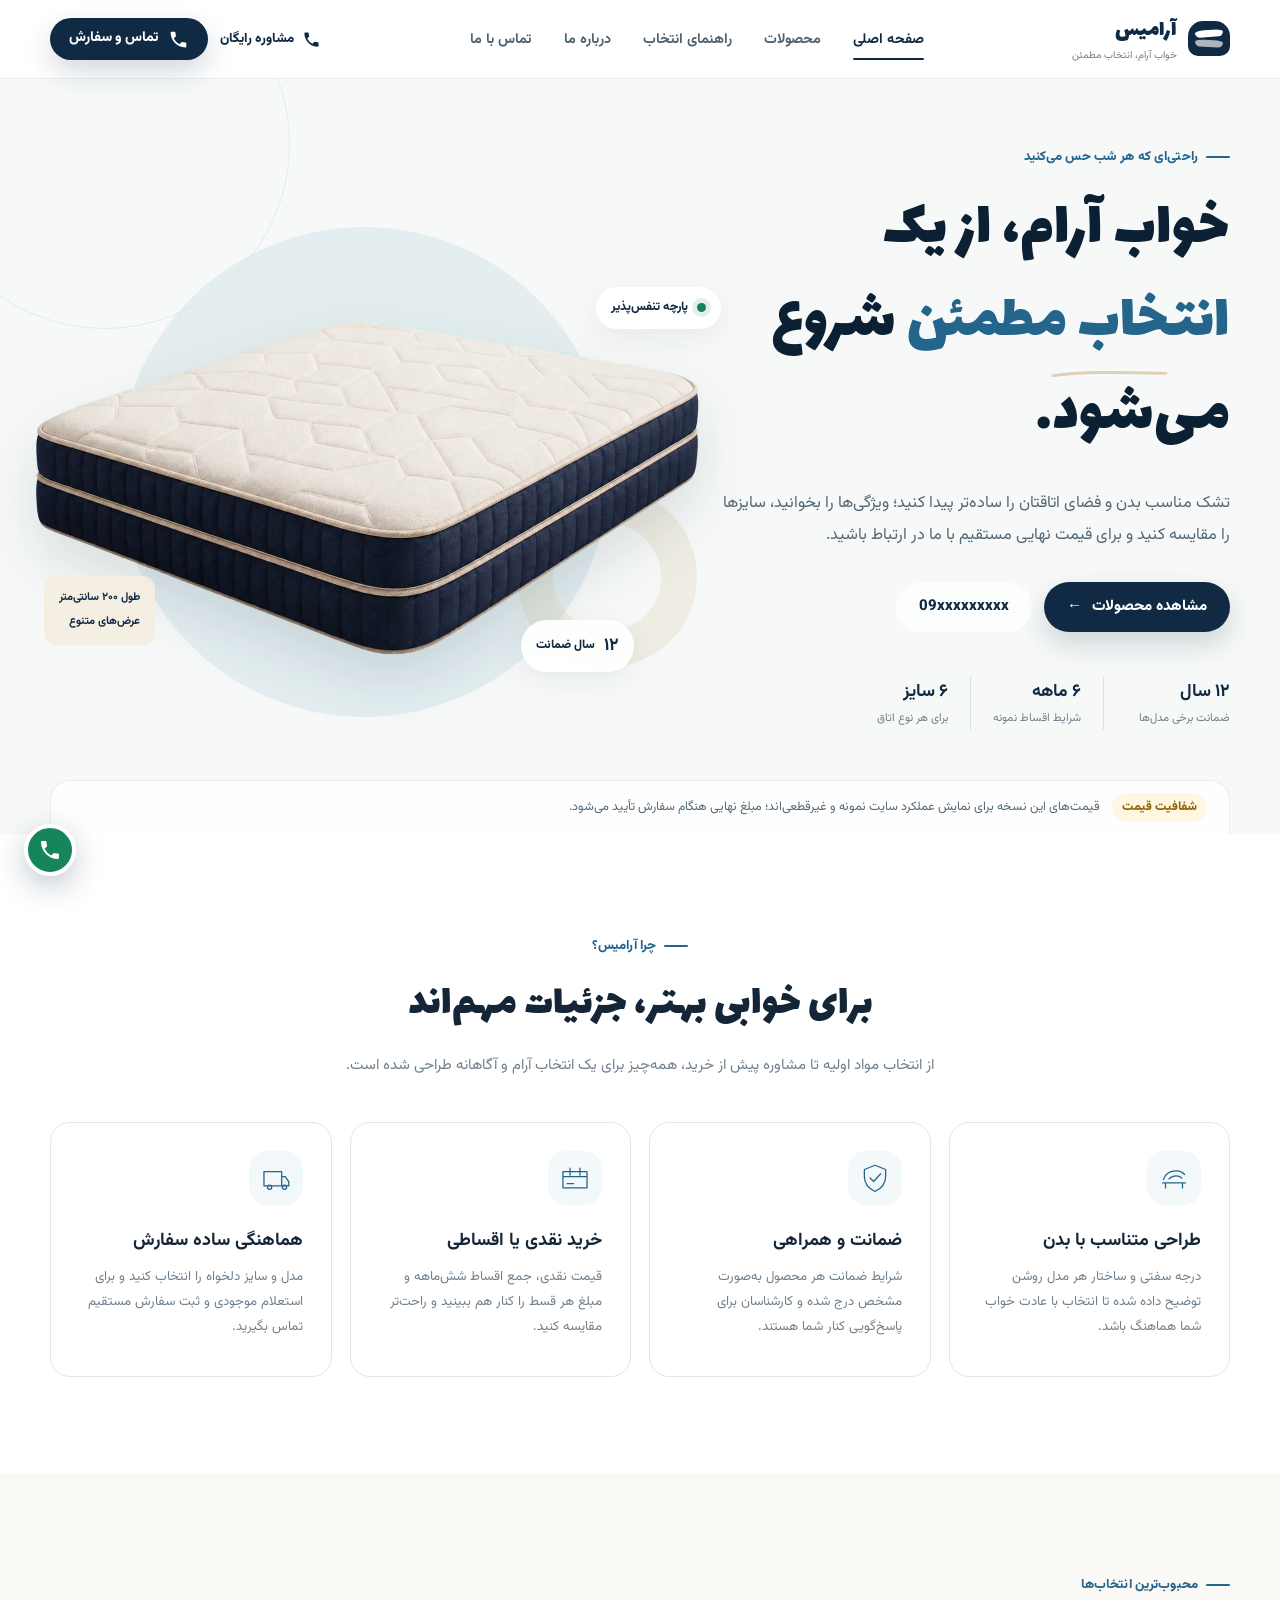
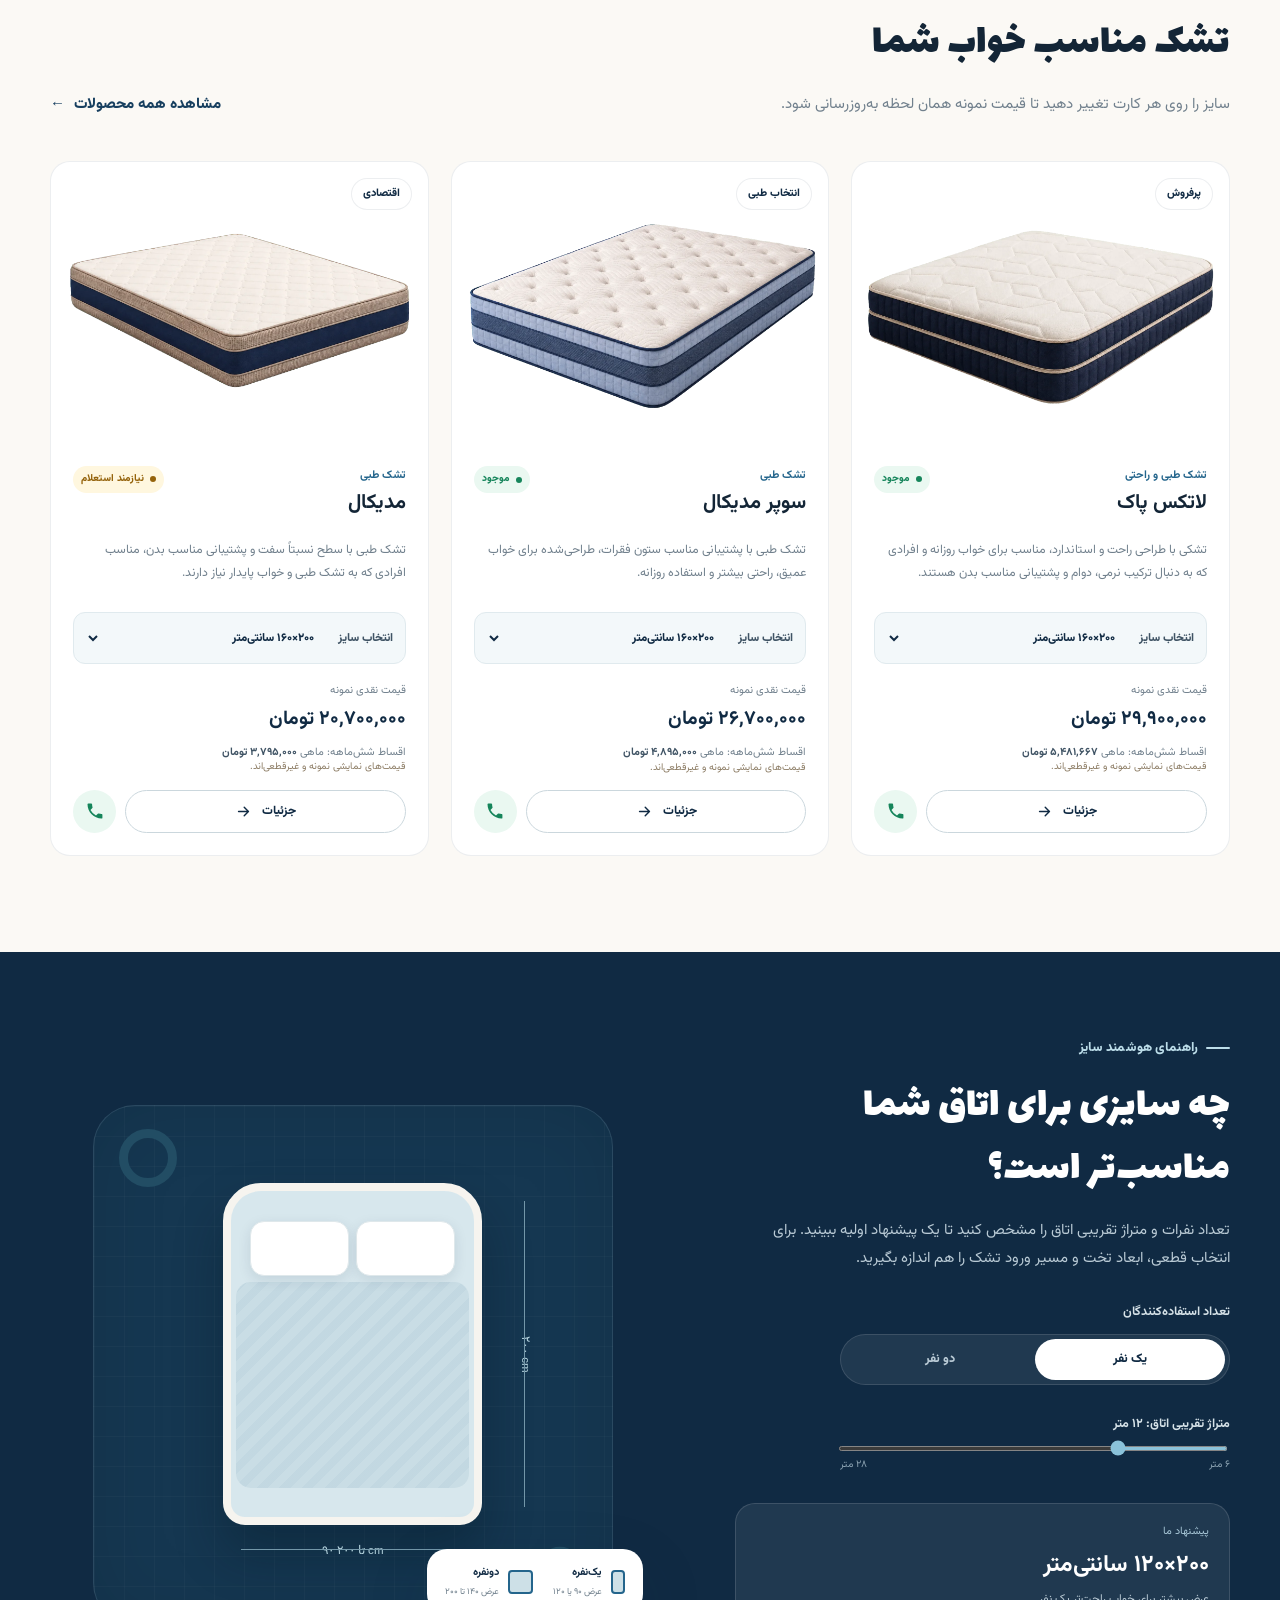
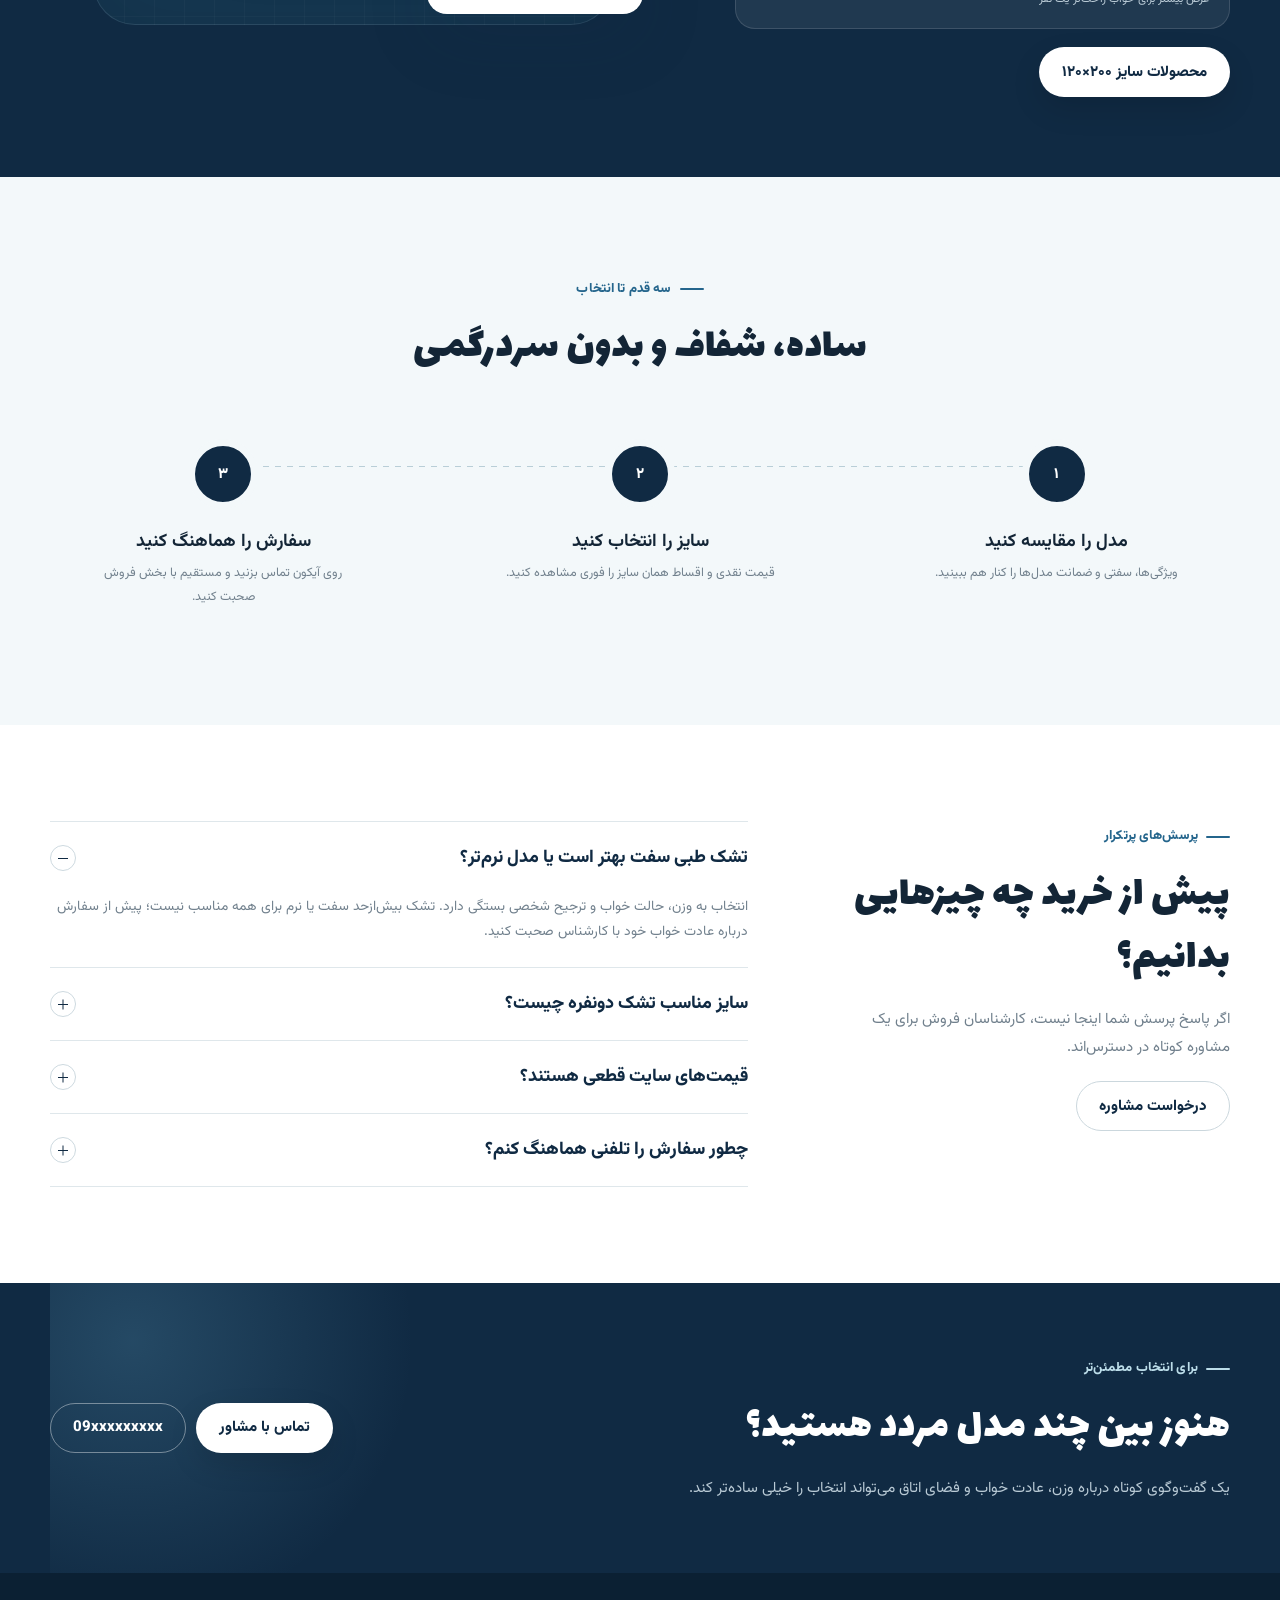
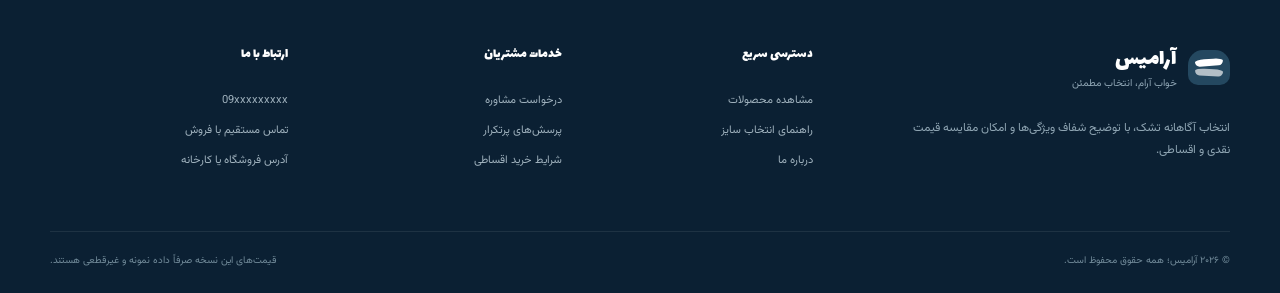
==== commit 21061655: "Remove Whatsapp" ====
--- a/index.html
+++ b/index.html
@@ -93,7 +93,7 @@
                 <svg viewBox="0 0 48 48"><path d="M7 15h25v20H7zM32 22h5l5 7v6H32z"/><circle cx="15" cy="37" r="3"/><circle cx="36" cy="37" r="3"/></svg>
               </span>
               <h3>هماهنگی ساده سفارش</h3>
-              <p>مدل و سایز دلخواه را انتخاب کنید و پیام آماده سفارش را مستقیم در واتساپ بفرستید.</p>
+              <p>مدل و سایز دلخواه را انتخاب کنید و برای استعلام موجودی و ثبت سفارش مستقیم تماس بگیرید.</p>
             </article>
           </div>
         </div>
@@ -167,7 +167,7 @@
           <ol class="process-grid">
             <li class="reveal"><span>۱</span><h3>مدل را مقایسه کنید</h3><p>ویژگی‌ها، سفتی و ضمانت مدل‌ها را کنار هم ببینید.</p></li>
             <li class="reveal"><span>۲</span><h3>سایز را انتخاب کنید</h3><p>قیمت نقدی و اقساط همان سایز را فوری مشاهده کنید.</p></li>
-            <li class="reveal"><span>۳</span><h3>سفارش را هماهنگ کنید</h3><p>پیام آماده را در واتساپ بفرستید یا مستقیم تماس بگیرید.</p></li>
+            <li class="reveal"><span>۳</span><h3>سفارش را هماهنگ کنید</h3><p>روی آیکون تماس بزنید و مستقیم با بخش فروش صحبت کنید.</p></li>
           </ol>
         </div>
       </section>
@@ -194,8 +194,8 @@
               <div class="faq-answer" id="faq-3" hidden><p>خیر. در این نسخه همه قیمت‌ها داده نمونه و غیرقطعی هستند. قیمت نهایی، موجودی و شرایط فروش باید پیش از ثبت سفارش تأیید شوند.</p></div>
             </article>
             <article class="faq-item">
-              <h3><button type="button" aria-expanded="false" aria-controls="faq-4">پیام واتساپ شامل چه اطلاعاتی است؟<span></span></button></h3>
-              <div class="faq-answer" id="faq-4" hidden><p>نام مدل، سایز انتخابی، نوع خرید نقدی یا اقساطی و مبلغ نمونه نمایش‌داده‌شده به‌طور خودکار در پیام قرار می‌گیرد.</p></div>
+              <h3><button type="button" aria-expanded="false" aria-controls="faq-4">چطور سفارش را تلفنی هماهنگ کنم؟<span></span></button></h3>
+              <div class="faq-answer" id="faq-4" hidden><p>مدل، سایز و نوع خرید نقدی یا اقساطی را انتخاب کنید؛ سپس روی دکمه تماس بزنید تا مستقیماً به بخش فروش متصل شوید.</p></div>
             </article>
           </div>
         </div>
@@ -209,7 +209,7 @@
             <p>یک گفت‌وگوی کوتاه درباره وزن، عادت خواب و فضای اتاق می‌تواند انتخاب را خیلی ساده‌تر کند.</p>
           </div>
           <div class="cta-actions">
-            <a class="button button-light" data-whatsapp-link target="_blank" rel="noopener">مشاوره در واتساپ</a>
+            <a class="button button-light" data-call-link href="tel:09xxxxxxxxx">تماس با مشاور</a>
             <a class="button button-outline-light" data-phone href="tel:09xxxxxxxxx">تماس مستقیم</a>
           </div>
         </div>
--- a/assets/css/style.css
+++ b/assets/css/style.css
@@ -55,7 +55,7 @@
   --warning: #95630b;
   --warning-bg: #fff7df;
   --danger: #bd3b3b;
-  --whatsapp: #168f61;
+  --call: #16855b;
   --shadow-sm: 0 8px 28px rgba(18, 42, 63, 0.07);
   --shadow-md: 0 24px 70px rgba(18, 42, 63, 0.12);
   --radius-sm: 12px;
@@ -89,10 +89,6 @@
   font-size: 15px;
   line-height: 1.85;
   -webkit-font-smoothing: antialiased;
-}
-
-body.nav-open {
-  overflow: hidden;
 }
 
 img {
@@ -251,7 +247,7 @@
 
 .button svg,
 .header-phone svg,
-.floating-whatsapp svg,
+.floating-call svg,
 .mobile-contact-bar svg,
 .contact-icon svg {
   width: 21px;
@@ -306,13 +302,13 @@
   border-color: var(--white);
 }
 
-.button-whatsapp {
+.button-call {
   color: var(--white);
-  background: var(--whatsapp);
-  box-shadow: 0 12px 28px rgba(22, 143, 97, 0.2);
-}
-
-.button-whatsapp:hover {
+  background: var(--call);
+  box-shadow: 0 12px 28px rgba(22, 133, 91, 0.2);
+}
+
+.button-call:hover {
   background: #117a52;
 }
 
@@ -505,14 +501,7 @@
   height: 19px;
 }
 
-.menu-toggle {
-  display: none;
-  color: var(--navy-900);
-  background: var(--blue-50);
-}
-
-.mobile-nav,
-.nav-backdrop {
+.mobile-quick-nav {
   display: none;
 }
 
@@ -1055,15 +1044,15 @@
   width: 17px;
 }
 
-.card-whatsapp {
+.card-call {
   flex: 0 0 43px;
   width: 43px;
   height: 43px;
-  color: var(--whatsapp);
+  color: var(--call);
   background: var(--success-bg);
 }
 
-.card-whatsapp svg {
+.card-call svg {
   width: 20px;
   height: 20px;
   fill: currentColor;
@@ -2375,19 +2364,17 @@
 
 /* Contact */
 .contact-layout {
-  display: grid;
-  grid-template-columns: 0.9fr 1.1fr;
-  align-items: start;
-  gap: 70px;
+  display: block;
 }
 
 .contact-details > p {
-  max-width: 520px;
+  max-width: 680px;
   color: var(--muted);
 }
 
 .contact-cards {
   display: grid;
+  grid-template-columns: repeat(2, minmax(0, 1fr));
   gap: 10px;
   margin-top: 30px;
 }
@@ -2414,8 +2401,8 @@
   border-radius: 14px;
 }
 
-.contact-icon.whatsapp {
-  color: var(--whatsapp);
+.contact-icon.sales-call {
+  color: var(--call);
   background: var(--success-bg);
 }
 
@@ -2446,124 +2433,6 @@
   border-radius: var(--radius-pill);
   font-size: 0.62rem;
   font-weight: 800;
-}
-
-.online-dot {
-  display: inline-flex;
-  align-items: center;
-  gap: 6px;
-  color: var(--success);
-  font-size: 0.6rem;
-  font-weight: 800;
-}
-
-.online-dot::before {
-  width: 6px;
-  height: 6px;
-  content: "";
-  background: currentColor;
-  border-radius: 50%;
-}
-
-.consultation-card {
-  padding: 34px;
-  background: var(--cream);
-  border: 1px solid #e9e2d8;
-  border-radius: var(--radius-lg);
-  box-shadow: var(--shadow-sm);
-}
-
-.consultation-card h2 {
-  margin-bottom: 4px;
-}
-
-.consultation-card > p {
-  color: var(--muted);
-  font-size: 0.78rem;
-}
-
-.form-row {
-  display: grid;
-  grid-template-columns: 1fr 1fr;
-  gap: 12px;
-}
-
-.form-field {
-  margin-bottom: 14px;
-}
-
-.form-field label {
-  display: block;
-  margin: 0 3px 6px;
-  color: var(--navy-900);
-  font-size: 0.68rem;
-  font-weight: 800;
-}
-
-.form-field label span {
-  color: var(--muted);
-  font-weight: 400;
-}
-
-.form-field input,
-.form-field select,
-.form-field textarea {
-  width: 100%;
-  padding: 12px 14px;
-  color: var(--ink);
-  background: var(--white);
-  border: 1px solid #d6e0e4;
-  border-radius: var(--radius-sm);
-  outline: 0;
-  transition:
-    border-color 0.2s ease,
-    box-shadow 0.2s ease;
-}
-
-.form-field input:focus,
-.form-field select:focus,
-.form-field textarea:focus {
-  border-color: var(--blue-700);
-  box-shadow: 0 0 0 3px rgba(36, 101, 140, 0.1);
-}
-
-.form-field textarea {
-  resize: vertical;
-}
-
-.form-field.invalid input,
-.form-field.invalid textarea {
-  border-color: var(--danger);
-}
-
-.field-error {
-  min-height: 18px;
-  display: block;
-  margin: 3px 4px 0;
-  color: var(--danger);
-  font-size: 0.58rem;
-}
-
-.form-privacy {
-  margin: 10px 0 0;
-  color: var(--muted);
-  font-size: 0.58rem;
-  text-align: center;
-}
-
-.form-success {
-  display: flex;
-  flex-direction: column;
-  margin-top: 13px;
-  padding: 12px 14px;
-  color: var(--success);
-  background: var(--success-bg);
-  border-radius: var(--radius-sm);
-  font-size: 0.68rem;
-}
-
-.form-success[hidden] {
-  display: none;
 }
 
 .map-section {
@@ -2716,7 +2585,7 @@
   font-size: 0.62rem;
 }
 
-.floating-whatsapp {
+.floating-call {
   position: fixed;
   z-index: 80;
   bottom: 24px;
@@ -2726,18 +2595,18 @@
   display: grid;
   place-items: center;
   color: var(--white);
-  background: var(--whatsapp);
+  background: var(--call);
   border: 4px solid var(--white);
   border-radius: 50%;
   box-shadow: 0 10px 30px rgba(16, 42, 67, 0.25);
   transition: transform 0.2s ease;
 }
 
-.floating-whatsapp:hover {
+.floating-call:hover {
   transform: translateY(-3px);
 }
 
-.floating-whatsapp svg {
+.floating-call svg {
   width: 24px;
   height: 24px;
 }
--- a/assets/css/responsive.css
+++ b/assets/css/responsive.css
@@ -54,7 +54,7 @@
 
 @media (max-width: 900px) {
   :root {
-    --header-height: 68px;
+    --header-height: 110px;
     --section-space: 76px;
   }
 
@@ -67,73 +67,61 @@
     display: none;
   }
 
+  .site-header {
+    background: var(--white);
+    -webkit-backdrop-filter: none;
+    backdrop-filter: none;
+  }
+
+  .header-inner {
+    height: 64px;
+  }
+
   .header-actions {
     margin-right: auto;
   }
 
-  .menu-toggle {
-    display: inline-grid;
-  }
-
-  .mobile-nav {
-    position: fixed;
-    z-index: 110;
-    top: 0;
-    right: 0;
-    bottom: 0;
-    width: min(360px, 88vw);
-    display: flex;
-    flex-direction: column;
-    padding: 20px;
+  .mobile-quick-nav {
+    height: 46px;
+    display: block;
+    overflow: hidden;
     background: var(--white);
-    box-shadow: -25px 0 70px rgba(8, 29, 44, 0.2);
-    animation: nav-in 0.22s ease;
-  }
-
-  .mobile-nav-head {
+    border-top: 1px solid #edf1f3;
+  }
+
+  .mobile-quick-nav-track {
+    height: 46px;
     display: flex;
     align-items: center;
-    justify-content: space-between;
-    padding-bottom: 16px;
-    margin-bottom: 10px;
+    gap: 4px;
+    padding: 0 18px;
+    overflow-x: auto;
+    overflow-y: hidden;
+    overscroll-behavior-inline: contain;
+    scrollbar-width: none;
+    -webkit-overflow-scrolling: touch;
+  }
+
+  .mobile-quick-nav-track::-webkit-scrollbar {
+    display: none;
+  }
+
+  .mobile-quick-nav a {
+    min-height: 36px;
+    display: inline-flex;
+    align-items: center;
+    flex: 0 0 auto;
+    padding: 6px 13px;
+    color: var(--muted);
+    border-radius: var(--radius-pill);
+    font-size: 0.7rem;
+    font-weight: 700;
+    white-space: nowrap;
+  }
+
+  .mobile-quick-nav a.active {
     color: var(--navy-900);
-    border-bottom: 1px solid var(--border);
-    font-weight: 800;
-  }
-
-  .mobile-nav-close {
     background: var(--blue-50);
-  }
-
-  .mobile-nav > a:not(.button) {
-    display: flex;
-    align-items: center;
-    justify-content: space-between;
-    padding: 13px 5px;
-    color: var(--navy-900);
-    border-bottom: 1px solid #edf1f3;
-    font-weight: 700;
-  }
-
-  .mobile-nav > .button {
-    margin-top: auto;
-  }
-
-  .nav-backdrop {
-    position: fixed;
-    z-index: 105;
-    inset: 0;
-    display: block;
-    padding: 0;
-    background: rgba(8, 29, 44, 0.52);
-    -webkit-backdrop-filter: blur(3px);
-    backdrop-filter: blur(3px);
-  }
-
-  @keyframes nav-in {
-    from {
-      transform: translateX(100%);
-    }
   }
 
   .hero {
@@ -257,8 +245,7 @@
   }
 
   .story-copy,
-  .contact-details,
-  .consultation-card {
+  .contact-details {
     max-width: 680px;
   }
 
@@ -460,20 +447,17 @@
   }
 
   .product-card-actions .button,
-  .card-whatsapp {
+  .card-call {
     min-height: 48px;
   }
 
-  .card-whatsapp {
+  .card-call {
     width: 48px;
     flex-basis: 48px;
   }
 
   .card-selector select,
-  .sort-group select,
-  .form-field input,
-  .form-field select,
-  .form-field textarea {
+  .sort-group select {
     font-size: 16px;
   }
 
@@ -710,10 +694,6 @@
     min-height: 250px;
   }
 
-  .consultation-card {
-    padding: 25px 18px;
-  }
-
   .contact-card {
     min-height: 76px;
     padding: 12px;
@@ -730,9 +710,8 @@
     line-height: 1.6;
   }
 
-  .form-row {
-    grid-template-columns: 1fr;
-    gap: 0;
+  .contact-cards {
+    grid-template-columns: 1fr;
   }
 
   .map-placeholder {
@@ -768,7 +747,7 @@
     gap: 5px;
   }
 
-  .floating-whatsapp {
+  .floating-call {
     display: none;
   }
 
@@ -783,10 +762,10 @@
     grid-template-columns: 1fr 1fr;
     padding: 7px 14px calc(7px + env(safe-area-inset-bottom));
     color: var(--white);
-    background: rgba(11, 32, 51, 0.96);
+    background: var(--navy-950);
     border-top: 1px solid rgba(255, 255, 255, 0.12);
-    -webkit-backdrop-filter: blur(12px);
-    backdrop-filter: blur(12px);
+    -webkit-backdrop-filter: none;
+    backdrop-filter: none;
   }
 
   .mobile-contact-bar a {
@@ -810,6 +789,13 @@
   .site-dialog {
     padding: 32px 22px 24px;
   }
+
+  .reveal,
+  .reveal.is-visible {
+    opacity: 1;
+    transform: none;
+    transition: none;
+  }
 }
 
 @media (max-width: 420px) {
@@ -847,3 +833,18 @@
     grid-column: auto;
   }
 }
+
+@media (hover: none) and (pointer: coarse) {
+  .button:hover,
+  .product-card:hover,
+  .product-card:hover .product-image-wrap img,
+  .hero-image-card:hover img,
+  .gallery-stage:hover > img,
+  .floating-call:hover {
+    transform: none;
+  }
+
+  .product-card:hover {
+    box-shadow: none;
+  }
+}
